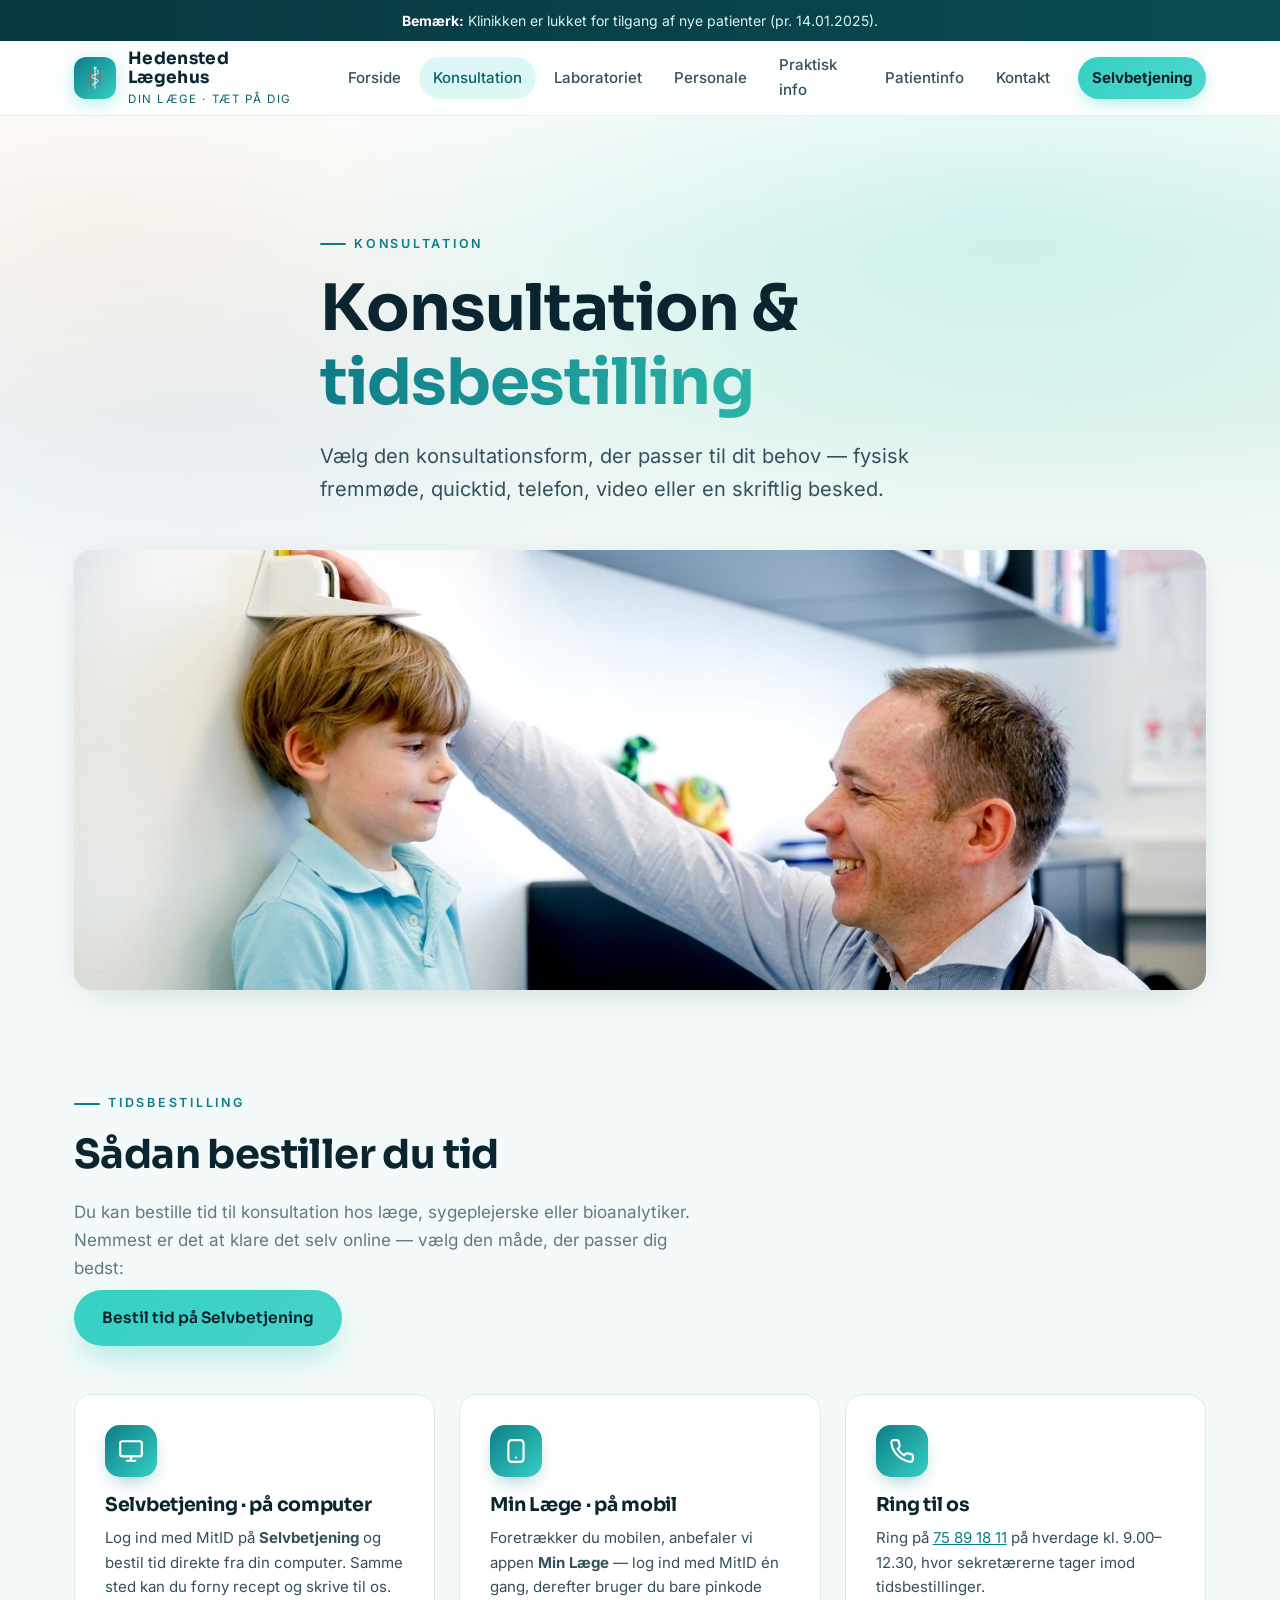
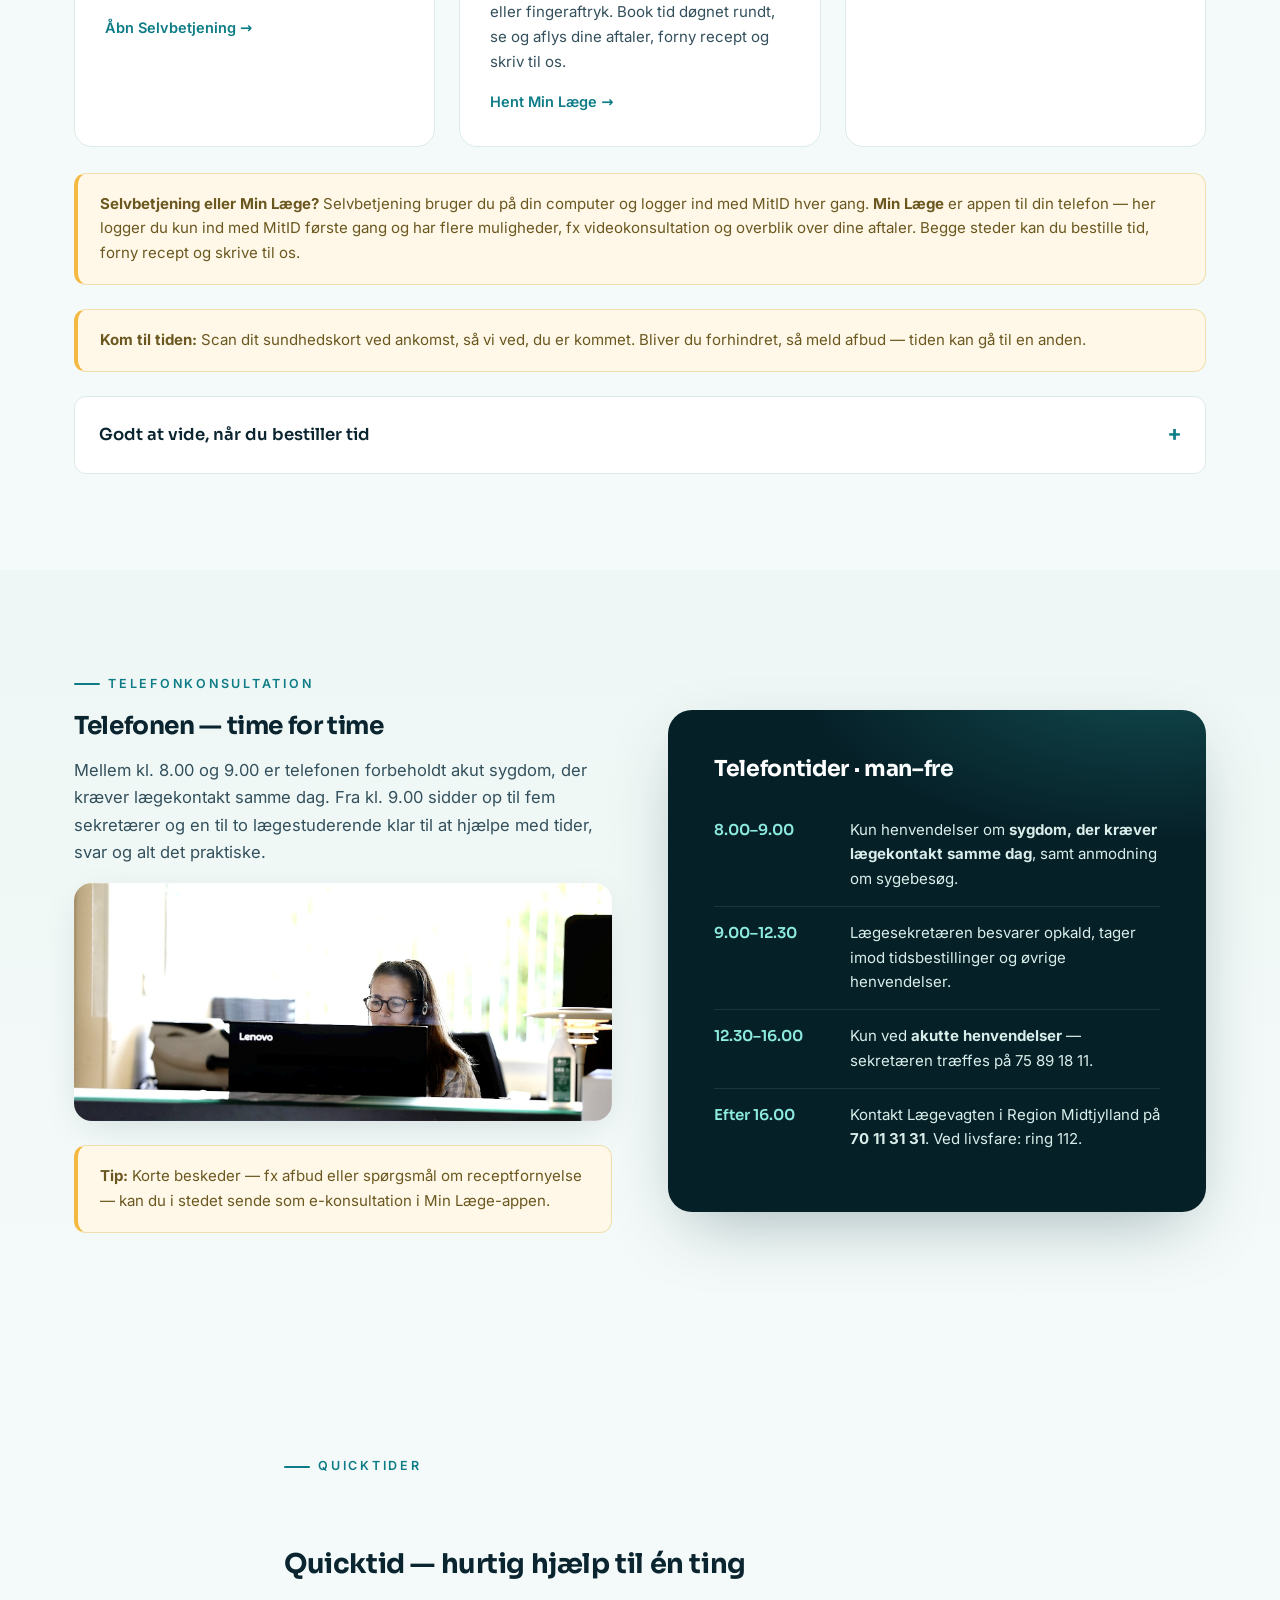
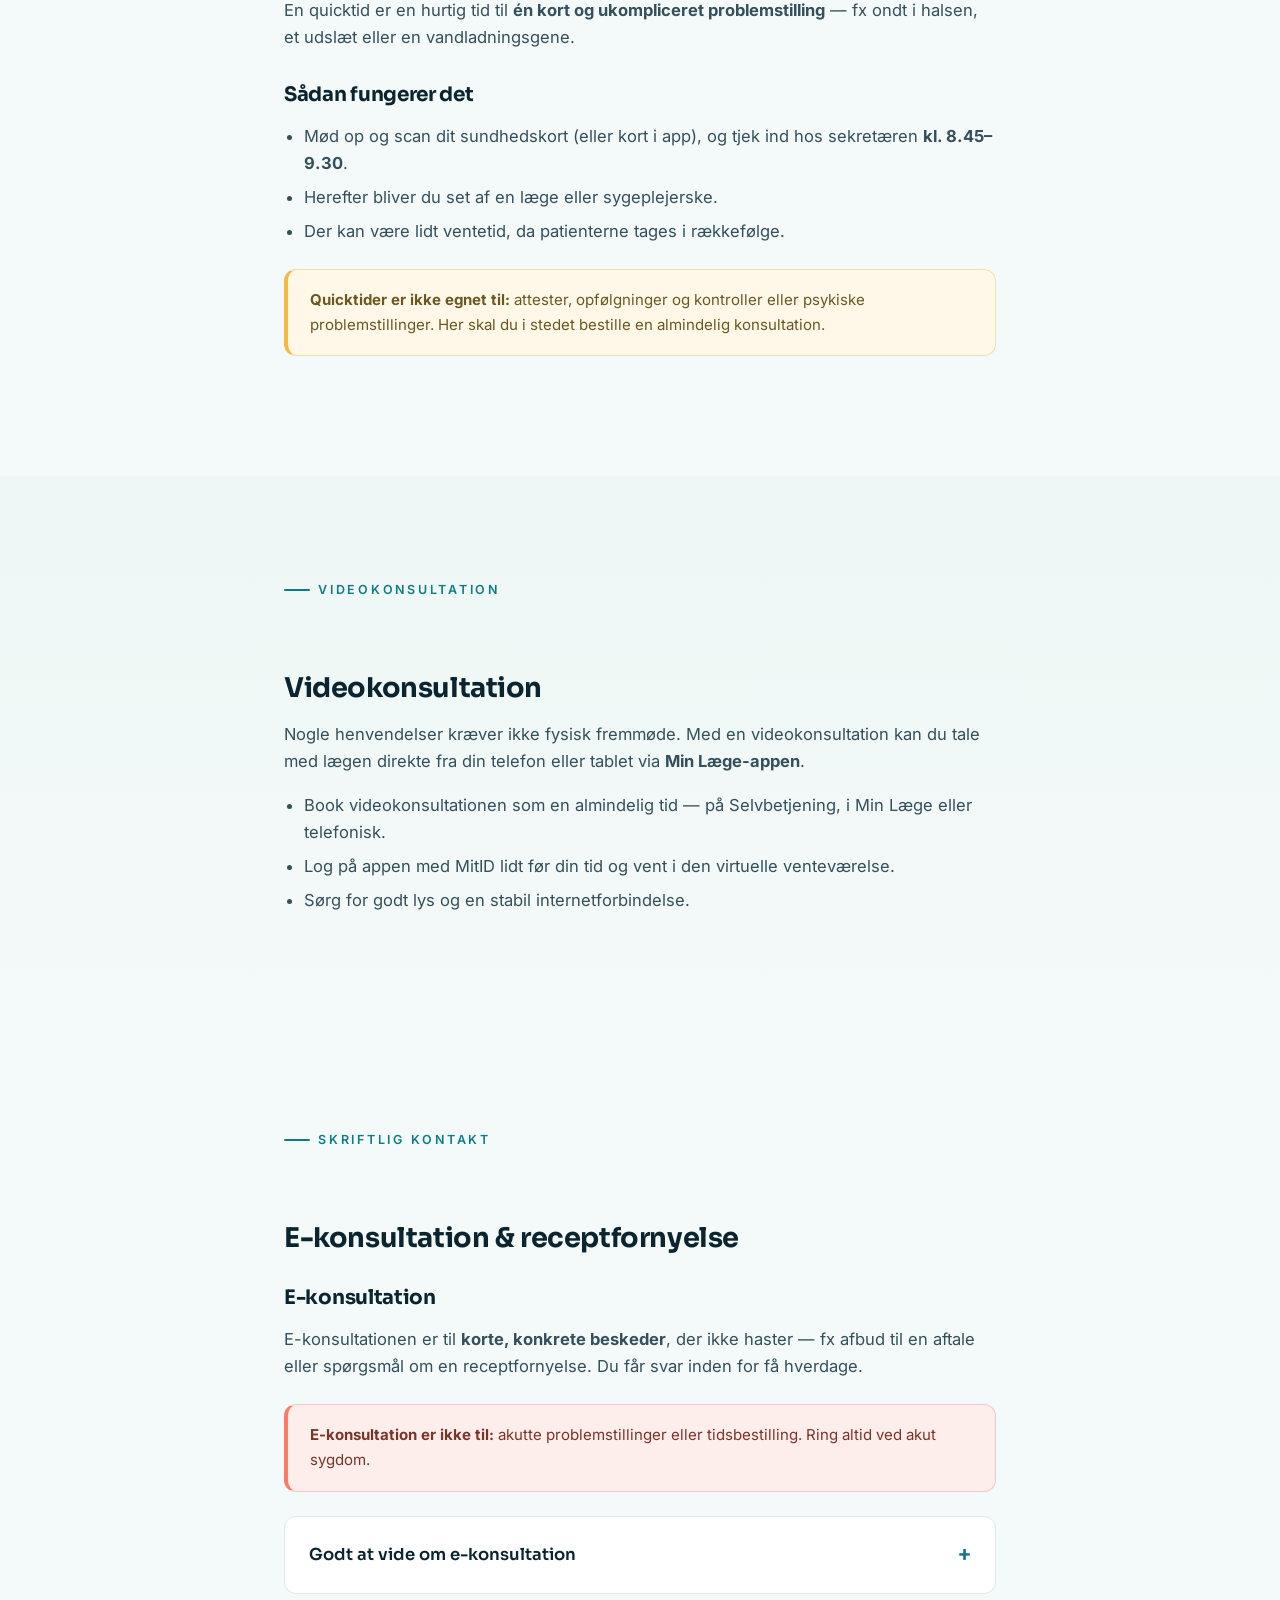
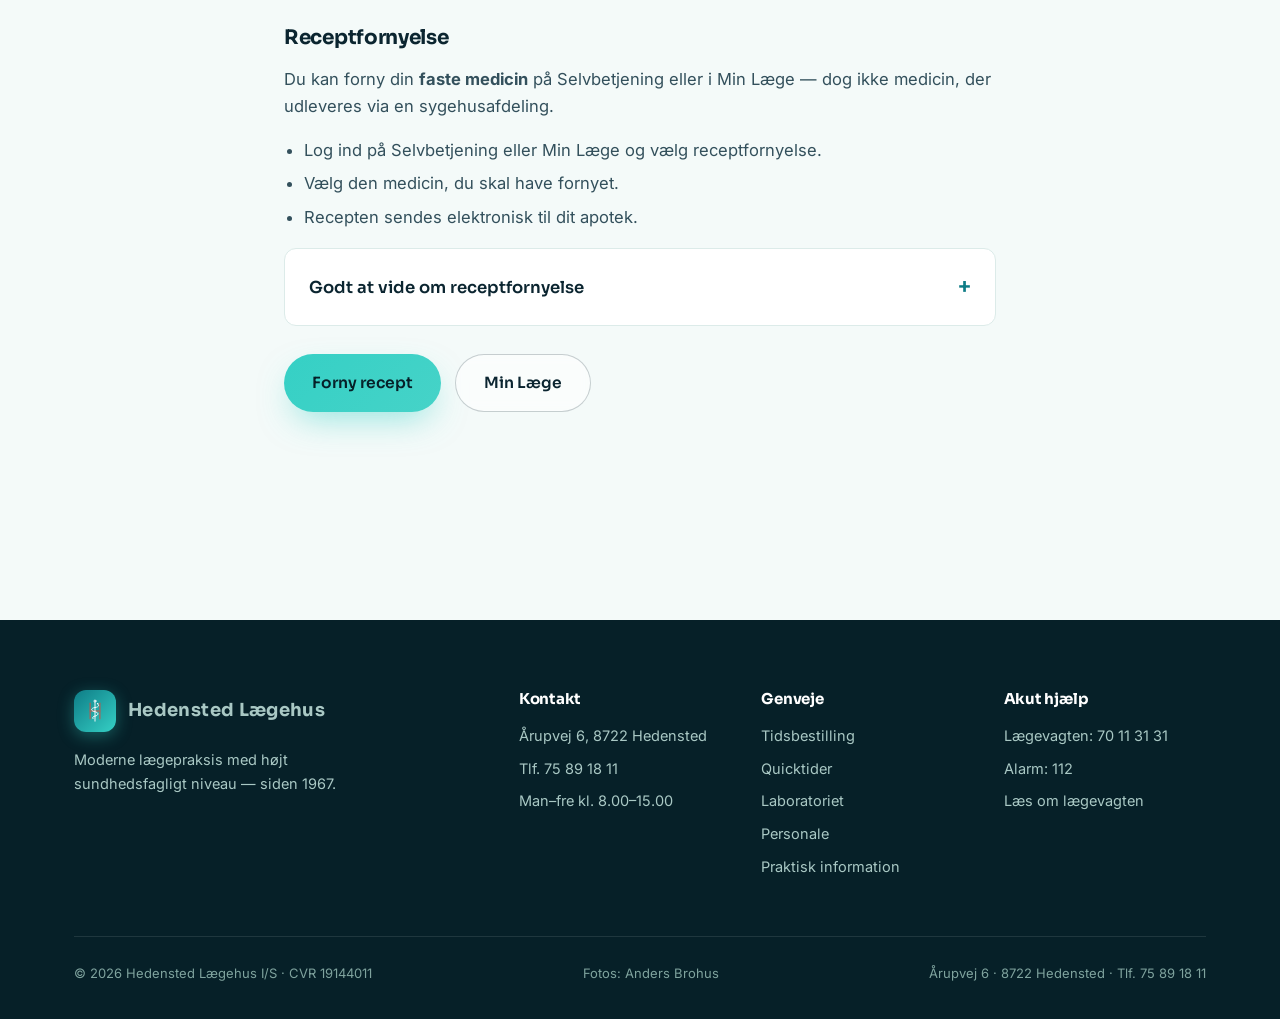
==== konsultation.html @ 49f2733b "Logo: rødligt H-vandmærke bag æskulapstaven Staven er uændret (slank hvid streg); bag den ligger nu " ====
<!DOCTYPE html>
<html lang="da">
<head>
  <meta charset="utf-8">
  <meta name="viewport" content="width=device-width, initial-scale=1">
  <title>Konsultation & tidsbestilling — Hedensted Lægehus</title>
  <meta name="description" content="Bestil tid hos læge, sygeplejerske eller bioanalytiker i Hedensted Lægehus. Læs om quicktider, telefon-, video- og e-konsultation.">
  <link rel="icon" type="image/svg+xml" href="assets/favicon.svg">
  <link rel="stylesheet" href="css/fonts.css">
  <link rel="stylesheet" href="css/style.css">
</head>
<body>
  <a class="skip-link" href="#main">Spring til indhold</a>

  <div class="alert-bar" data-ticker>
    <strong>Bemærk:</strong> Klinikken er lukket for tilgang af nye patienter (pr. 14.01.2025).
  </div>

  <header class="site-header">
    <div class="wrap header-inner">
      <a class="brand" href="index.html">
        <span class="brand-mark" aria-hidden="true">
          <svg viewBox="0 0 40 52" fill="none" stroke-linecap="round" stroke-linejoin="round"><g stroke="#d24d3e" stroke-width="3.2" opacity="0.65"><path d="M9.5 9 V43"/><path d="M30.5 9 V43"/><path d="M9.5 26 H30.5"/></g><g stroke="#fff" stroke-width="2" transform="translate(8,0)"><circle cx="12" cy="4.5" r="2.2"/><path d="M12 6.7 V48"/><path d="M17.5 10.5 C22 13 20.5 17.5 12 18.5 C4.5 19.4 3 23.5 7 26 C10 27.8 16.5 27.5 18 31 C19.3 34.2 15.5 36.5 12 37 C8.5 37.5 5.5 39.5 7.5 42.5"/><circle cx="17.5" cy="10" r="0.4"/></g></svg>
        </span>
        <span class="brand-text">
          <span class="name">Hedensted Lægehus</span>
          <span class="tag">Din læge · tæt på dig</span>
        </span>
      </a>
      <button class="nav-toggle" aria-expanded="false" aria-label="Åbn menu">
        <svg viewBox="0 0 24 24" fill="none" stroke="currentColor" stroke-width="2" stroke-linecap="round"><path d="M4 7h16M4 12h16M4 17h16"/></svg>
      </button>
      <nav class="main-nav" aria-label="Hovedmenu">
        <a href="index.html">Forside</a>
        <a href="konsultation.html">Konsultation</a>
        <a href="laboratoriet.html">Laboratoriet</a>
        <a href="personale.html">Personale</a>
        <a href="praktisk.html">Praktisk info</a>
        <a href="patientinformation.html">Patientinfo</a>
        <a href="kontakt.html">Kontakt</a>
        <a class="nav-cta" href="https://patientportal.egclinea.com/?id=671" target="_blank" rel="noopener" data-link="selvbetjening">Selvbetjening</a>
      </nav>
    </div>
  </header>

  <main id="main">

    <section class="hero hero-sub">
      <div class="wrap">
        <div class="hero-content">
          <span class="eyebrow">Konsultation</span>
          <h1>Konsultation &amp; <span class="accent">tidsbestilling</span></h1>
          <p class="lede" data-tekst="konsultation_hero_lede">Vælg den konsultationsform, der passer til dit behov — fysisk fremmøde, quicktid, telefon, video eller en skriftlig besked.</p>
        </div>
      </div>
    </section>

    <div class="wrap photo-pull">
      <img class="photo-card photo-band reveal" src="assets/fotos/konsultation.jpg" alt="Læge måler et barns højde i konsultationen" width="1419" height="752" loading="lazy">
    </div>

    <section class="section" id="tidsbestilling">
      <div class="wrap">
        <div class="section-head reveal">
          <span class="eyebrow">Tidsbestilling</span>
          <h2>Sådan bestiller du tid</h2>
          <p>Du kan bestille tid til konsultation hos læge, sygeplejerske eller bioanalytiker. Nemmest er det at klare det selv online — vælg den måde, der passer dig bedst:</p>
          <p style="margin-top:8px"><a class="btn btn-primary" href="https://patientportal.egclinea.com/?id=671" target="_blank" rel="noopener" data-link="selvbetjening">Bestil tid på Selvbetjening</a></p>
        </div>
        <div class="card-grid">
          <div class="card reveal">
            <span class="ico" aria-hidden="true"><svg viewBox="0 0 24 24" fill="none" stroke="currentColor" stroke-width="2" stroke-linecap="round" stroke-linejoin="round"><rect x="2" y="3" width="20" height="14" rx="2"/><path d="M8 21h8M12 17v4"/></svg></span>
            <h3>Selvbetjening · på computer</h3>
            <p>Log ind med MitID på <strong>Selvbetjening</strong> og bestil tid direkte fra din computer. Samme sted kan du forny recept og skrive til os.</p>
            <a class="more" href="https://patientportal.egclinea.com/?id=671" target="_blank" rel="noopener" data-link="selvbetjening">Åbn Selvbetjening</a>
          </div>
          <div class="card reveal reveal-d1">
            <span class="ico" aria-hidden="true"><svg viewBox="0 0 24 24" fill="none" stroke="currentColor" stroke-width="2" stroke-linecap="round" stroke-linejoin="round"><rect x="5" y="2" width="14" height="20" rx="3"/><path d="M12 18h.01"/></svg></span>
            <h3>Min Læge · på mobil</h3>
            <p>Foretrækker du mobilen, anbefaler vi appen <strong>Min Læge</strong> — log ind med MitID én gang, derefter bruger du bare pinkode eller fingeraftryk. Book tid døgnet rundt, se og aflys dine aftaler, forny recept og skriv til os.</p>
            <a class="more" href="https://minlaegeapp.dk" target="_blank" rel="noopener" data-link="minlaege">Hent Min Læge</a>
          </div>
          <div class="card reveal reveal-d2">
            <span class="ico" aria-hidden="true"><svg viewBox="0 0 24 24" fill="none" stroke="currentColor" stroke-width="2" stroke-linecap="round" stroke-linejoin="round"><path d="M22 16.9v3a2 2 0 0 1-2.2 2 19.8 19.8 0 0 1-8.6-3.1 19.5 19.5 0 0 1-6-6A19.8 19.8 0 0 1 2.1 4.2 2 2 0 0 1 4.1 2h3a2 2 0 0 1 2 1.7c.1 1 .4 2 .7 2.9a2 2 0 0 1-.5 2.1L8 10a16 16 0 0 0 6 6l1.3-1.3a2 2 0 0 1 2.1-.5c.9.3 1.9.6 2.9.7a2 2 0 0 1 1.7 2z"/></svg></span>
            <h3>Ring til os</h3>
            <p>Ring på <a href="tel:75891811">75 89 18 11</a> på hverdage kl. 9.00–12.30, hvor sekretærerne tager imod tidsbestillinger.</p>
          </div>
        </div>
        <div class="note-box" style="margin-top:26px">
          <strong>Selvbetjening eller Min Læge?</strong> Selvbetjening bruger du på din computer og logger ind med MitID hver gang. <strong>Min Læge</strong> er appen til din telefon — her logger du kun ind med MitID første gang og har flere muligheder, fx videokonsultation og overblik over dine aftaler. Begge steder kan du bestille tid, forny recept og skrive til os.
        </div>
        <div class="note-box" style="margin-top:16px">
          <strong>Kom til tiden:</strong> Scan dit sundhedskort ved ankomst, så vi ved, du er kommet. Bliver du forhindret, så meld afbud — tiden kan gå til en anden.
        </div>
        <div class="accordion" style="margin-top:16px">
          <details>
            <summary>Godt at vide, når du bestiller tid</summary>
            <div class="acc-body">
              <ul style="margin:0;padding-left:20px">
                <li>Beskriv kort, hvad det drejer sig om, når du bestiller.</li>
                <li>Brug ikke dit eget cpr-nr. til at bestille tid til dine børn — kontakt sekretæren for at oprette børnene til e-service.</li>
                <li>De fleste årskontroller ved egen læge skal forudgås af en tid hos sygeplejersken — book den gerne mindst 1 uge før lægetiden.</li>
                <li>Kørekortsattest: mød 10 minutter før din tid, så du kan nå at udfylde spørgeskema og betale.</li>
                <li>Bestil <strong>ikke</strong> lægeerklæringer, attester eller akutte konsultationer via tidsbestillingen — ring i stedet i telefontiden på <a href="tel:75891811">75 89 18 11</a>.</li>
              </ul>
            </div>
          </details>
        </div>
      </div>
    </section>

    <section class="section tint" id="telefon">
      <div class="wrap split">
        <div class="reveal">
          <span class="eyebrow" style="color:var(--teal)">Telefonkonsultation</span>
          <h2>Telefonen — time for time</h2>
          <p style="color:var(--ink-soft)">Mellem kl. 8.00 og 9.00 er telefonen forbeholdt akut sygdom, der kræver lægekontakt samme dag. Fra kl. 9.00 sidder op til fem sekretærer og en til to lægestuderende klar til at hjælpe med tider, svar og alt det praktiske.</p>
          <img class="photo-card reveal" src="assets/fotos/telefontid.jpg" alt="Lægesekretær med headset besvarer opkald bag skranken" width="1600" height="709" loading="lazy" style="margin-bottom:22px">
          <div class="note-box">
            <strong>Tip:</strong> Korte beskeder — fx afbud eller spørgsmål om receptfornyelse — kan du i stedet sende som e-konsultation i Min Læge-appen.
          </div>
        </div>
        <div class="hours-panel reveal reveal-d1">
          <h3>Telefontider · man–fre</h3>
          <ul class="hours-list" data-telefontider>
            <li><span class="time">8.00–9.00</span><span>Kun sygdom, der kræver lægekontakt samme dag, og anmodning om sygebesøg.</span></li>
            <li><span class="time">9.00–12.30</span><span>Tidsbestilling, prøvesvar og øvrige henvendelser.</span></li>
            <li><span class="time">12.30–16.00</span><span>Kun akutte henvendelser — på 75 89 18 11.</span></li>
            <li><span class="time">Efter 16.00</span><span>Lægevagten: 70 11 31 31 · Livsfare: 112</span></li>
          </ul>
        </div>
      </div>
    </section>

    <section class="section" id="quicktider">
      <div class="wrap prose">
        <span class="eyebrow" style="color:var(--teal)">Quicktider</span>
        <h2>Quicktid — hurtig hjælp til én ting</h2>
        <p>En quicktid er en hurtig tid til <strong>én kort og ukompliceret problemstilling</strong> — fx ondt i halsen, et udslæt eller en vandladningsgene.</p>
        <h3>Sådan fungerer det</h3>
        <ul>
          <li>Mød op og scan dit sundhedskort (eller kort i app), og tjek ind hos sekretæren <strong>kl. 8.45–9.30</strong>.</li>
          <li>Herefter bliver du set af en læge eller sygeplejerske.</li>
          <li>Der kan være lidt ventetid, da patienterne tages i rækkefølge.</li>
        </ul>
        <div class="note-box">
          <strong>Quicktider er ikke egnet til:</strong> attester, opfølgninger og kontroller eller psykiske problemstillinger. Her skal du i stedet bestille en almindelig konsultation.
        </div>
      </div>
    </section>

    <section class="section tint" id="video">
      <div class="wrap prose">
        <span class="eyebrow" style="color:var(--teal)">Videokonsultation</span>
        <h2>Videokonsultation</h2>
        <p>Nogle henvendelser kræver ikke fysisk fremmøde. Med en videokonsultation kan du tale med lægen direkte fra din telefon eller tablet via <strong>Min Læge-appen</strong>.</p>
        <ul>
          <li>Book videokonsultationen som en almindelig tid — på Selvbetjening, i Min Læge eller telefonisk.</li>
          <li>Log på appen med MitID lidt før din tid og vent i den virtuelle venteværelse.</li>
          <li>Sørg for godt lys og en stabil internetforbindelse.</li>
        </ul>
      </div>
    </section>

    <section class="section" id="ekonsultation">
      <div class="wrap prose">
        <span class="eyebrow" style="color:var(--teal)">Skriftlig kontakt</span>
        <h2>E-konsultation &amp; receptfornyelse</h2>
        <h3>E-konsultation</h3>
        <p>E-konsultationen er til <strong>korte, konkrete beskeder</strong>, der ikke haster — fx afbud til en aftale eller spørgsmål om en receptfornyelse. Du får svar inden for få hverdage.</p>
        <div class="note-box urgent">
          <strong>E-konsultation er ikke til:</strong> akutte problemstillinger eller tidsbestilling. Ring altid ved akut sygdom.
        </div>
        <div class="accordion" style="margin-top:16px">
          <details>
            <summary>Godt at vide om e-konsultation</summary>
            <div class="acc-body">
              <ul style="margin:0;padding-left:20px">
                <li>Egnet til korte, præcise spørgsmål, der ikke kræver længere udredning — fx svar på prøver eller undersøgelser. Har du brug for et mere uddybende svar, så bestil en fast tid.</li>
                <li>Må ikke bruges til akutte henvendelser — der kan være nogle dages svartid. Medicin- og tidsbestilling har egne moduler.</li>
                <li>Er din læge på kursus eller ferie, lukkes der for e-konsultationen; den åbnes igen, når lægen er tilbage.</li>
              </ul>
            </div>
          </details>
        </div>
        <h3>Receptfornyelse</h3>
        <p>Du kan forny din <strong>faste medicin</strong> på Selvbetjening eller i Min Læge — dog ikke medicin, der udleveres via en sygehusafdeling.</p>
        <ul>
          <li>Log ind på Selvbetjening eller Min Læge og vælg receptfornyelse.</li>
          <li>Vælg den medicin, du skal have fornyet.</li>
          <li>Recepten sendes elektronisk til dit apotek.</li>
        </ul>
        <div class="accordion" style="margin-top:16px">
          <details>
            <summary>Godt at vide om receptfornyelse</summary>
            <div class="acc-body">
              <ul style="margin:0;padding-left:20px">
                <li>Der kan være et par dages ekspeditionstid — bestil i god tid, men ikke for tidligt, da anmodninger kan blive afvist. Hold øje med, at du får en bekræftelse.</li>
                <li>Er dine faste ordinationer ikke tilgængelige, så kontakt sekretæren.</li>
                <li>Vanedannende medicin skal fornyes ved fremmøde — husk årlig kontrol ved din faste læge.</li>
                <li>Er medicinen ordineret på en sygehusafdeling, skal du kontakte afdelingen.</li>
              </ul>
            </div>
          </details>
        </div>
        <p style="margin-top:28px;display:flex;flex-wrap:wrap;gap:14px">
          <a class="btn btn-primary" href="https://patientportal.egclinea.com/?id=671" target="_blank" rel="noopener" data-link="selvbetjening">Forny recept</a>
          <a class="btn btn-ghost" href="https://minlaegeapp.dk" target="_blank" rel="noopener" data-link="minlaege">Min Læge</a>
        </p>
      </div>
    </section>

  </main>

  <footer class="site-footer">
    <div class="wrap">
      <div class="footer-grid">
        <div class="footer-brand">
          <a class="brand" href="index.html">
            <span class="brand-mark" aria-hidden="true">
              <svg viewBox="0 0 40 52" fill="none" stroke-linecap="round" stroke-linejoin="round"><g stroke="#d24d3e" stroke-width="3.2" opacity="0.65"><path d="M9.5 9 V43"/><path d="M30.5 9 V43"/><path d="M9.5 26 H30.5"/></g><g stroke="#fff" stroke-width="2" transform="translate(8,0)"><circle cx="12" cy="4.5" r="2.2"/><path d="M12 6.7 V48"/><path d="M17.5 10.5 C22 13 20.5 17.5 12 18.5 C4.5 19.4 3 23.5 7 26 C10 27.8 16.5 27.5 18 31 C19.3 34.2 15.5 36.5 12 37 C8.5 37.5 5.5 39.5 7.5 42.5"/><circle cx="17.5" cy="10" r="0.4"/></g></svg>
            </span>
            <span class="brand-text"><span class="name">Hedensted Lægehus</span></span>
          </a>
          <p>Moderne lægepraksis med højt sundhedsfagligt niveau — siden 1967.</p>
        </div>
        <div>
          <h4>Kontakt</h4>
          <ul>
            <li><span data-kontakt="adresse">Årupvej 6</span>, <span data-kontakt="postnr_by">8722 Hedensted</span></li>
            <li>Tlf. <a href="tel:75891811" data-kontakt="telefon">75 89 18 11</a></li>
            <li data-aabning>Man–fre kl. 8.00–15.00</li>
          </ul>
        </div>
        <div>
          <h4>Genveje</h4>
          <ul>
            <li><a href="konsultation.html#tidsbestilling">Tidsbestilling</a></li>
            <li><a href="konsultation.html#quicktider">Quicktider</a></li>
            <li><a href="laboratoriet.html">Laboratoriet</a></li>
            <li><a href="personale.html">Personale</a></li>
            <li><a href="praktisk.html">Praktisk information</a></li>
          </ul>
        </div>
        <div>
          <h4>Akut hjælp</h4>
          <ul>
            <li>Lægevagten: <a href="tel:70113131" data-kontakt="laegevagt">70 11 31 31</a></li>
            <li><a href="tel:112">Alarm: 112</a></li>
            <li><a href="praktisk.html#laegevagten">Læs om lægevagten</a></li>
          </ul>
        </div>
      </div>
      <div class="footer-bottom">
        <span>© 2026 Hedensted Lægehus I/S · CVR <span data-kontakt="cvr">19144011</span></span>
        <span>Fotos: Anders Brohus</span>
        <span><span data-kontakt="adresse">Årupvej 6</span> · <span data-kontakt="postnr_by">8722 Hedensted</span> · Tlf. <span data-kontakt="telefon">75 89 18 11</span></span>
      </div>
    </div>
  </footer>

  <script src="js/data.js" defer></script>
  <script src="js/main.js" defer></script>
</body>
</html>
---- css/fonts.css ----
/* Lokale skrifttyper (Inter + Sora) — vendored fra Google Fonts,
   så hjemmesiden er 100% selvforsynende og ikke afhænger af Google.
   Kun latin + latin-ext subsets (dækker dansk æøå). */

@font-face {
  font-family: 'Inter';
  font-style: normal;
  font-weight: 400;
  font-display: swap;
  src: url(../assets/fonts/inter-400-latin-ext.woff2) format('woff2');
  unicode-range: U+0100-02BA, U+02BD-02C5, U+02C7-02CC, U+02CE-02D7, U+02DD-02FF, U+0304, U+0308, U+0329, U+1D00-1DBF, U+1E00-1E9F, U+1EF2-1EFF, U+2020, U+20A0-20AB, U+20AD-20C0, U+2113, U+2C60-2C7F, U+A720-A7FF;
}

@font-face {
  font-family: 'Inter';
  font-style: normal;
  font-weight: 400;
  font-display: swap;
  src: url(../assets/fonts/inter-400-latin.woff2) format('woff2');
  unicode-range: U+0000-00FF, U+0131, U+0152-0153, U+02BB-02BC, U+02C6, U+02DA, U+02DC, U+0304, U+0308, U+0329, U+2000-206F, U+20AC, U+2122, U+2191, U+2193, U+2212, U+2215, U+FEFF, U+FFFD;
}

@font-face {
  font-family: 'Inter';
  font-style: normal;
  font-weight: 500;
  font-display: swap;
  src: url(../assets/fonts/inter-500-latin-ext.woff2) format('woff2');
  unicode-range: U+0100-02BA, U+02BD-02C5, U+02C7-02CC, U+02CE-02D7, U+02DD-02FF, U+0304, U+0308, U+0329, U+1D00-1DBF, U+1E00-1E9F, U+1EF2-1EFF, U+2020, U+20A0-20AB, U+20AD-20C0, U+2113, U+2C60-2C7F, U+A720-A7FF;
}

@font-face {
  font-family: 'Inter';
  font-style: normal;
  font-weight: 500;
  font-display: swap;
  src: url(../assets/fonts/inter-500-latin.woff2) format('woff2');
  unicode-range: U+0000-00FF, U+0131, U+0152-0153, U+02BB-02BC, U+02C6, U+02DA, U+02DC, U+0304, U+0308, U+0329, U+2000-206F, U+20AC, U+2122, U+2191, U+2193, U+2212, U+2215, U+FEFF, U+FFFD;
}

@font-face {
  font-family: 'Inter';
  font-style: normal;
  font-weight: 600;
  font-display: swap;
  src: url(../assets/fonts/inter-600-latin-ext.woff2) format('woff2');
  unicode-range: U+0100-02BA, U+02BD-02C5, U+02C7-02CC, U+02CE-02D7, U+02DD-02FF, U+0304, U+0308, U+0329, U+1D00-1DBF, U+1E00-1E9F, U+1EF2-1EFF, U+2020, U+20A0-20AB, U+20AD-20C0, U+2113, U+2C60-2C7F, U+A720-A7FF;
}

@font-face {
  font-family: 'Inter';
  font-style: normal;
  font-weight: 600;
  font-display: swap;
  src: url(../assets/fonts/inter-600-latin.woff2) format('woff2');
  unicode-range: U+0000-00FF, U+0131, U+0152-0153, U+02BB-02BC, U+02C6, U+02DA, U+02DC, U+0304, U+0308, U+0329, U+2000-206F, U+20AC, U+2122, U+2191, U+2193, U+2212, U+2215, U+FEFF, U+FFFD;
}

@font-face {
  font-family: 'Inter';
  font-style: normal;
  font-weight: 700;
  font-display: swap;
  src: url(../assets/fonts/inter-700-latin-ext.woff2) format('woff2');
  unicode-range: U+0100-02BA, U+02BD-02C5, U+02C7-02CC, U+02CE-02D7, U+02DD-02FF, U+0304, U+0308, U+0329, U+1D00-1DBF, U+1E00-1E9F, U+1EF2-1EFF, U+2020, U+20A0-20AB, U+20AD-20C0, U+2113, U+2C60-2C7F, U+A720-A7FF;
}

@font-face {
  font-family: 'Inter';
  font-style: normal;
  font-weight: 700;
  font-display: swap;
  src: url(../assets/fonts/inter-700-latin.woff2) format('woff2');
  unicode-range: U+0000-00FF, U+0131, U+0152-0153, U+02BB-02BC, U+02C6, U+02DA, U+02DC, U+0304, U+0308, U+0329, U+2000-206F, U+20AC, U+2122, U+2191, U+2193, U+2212, U+2215, U+FEFF, U+FFFD;
}

@font-face {
  font-family: 'Sora';
  font-style: normal;
  font-weight: 400;
  font-display: swap;
  src: url(../assets/fonts/sora-400-latin-ext.woff2) format('woff2');
  unicode-range: U+0100-02BA, U+02BD-02C5, U+02C7-02CC, U+02CE-02D7, U+02DD-02FF, U+0304, U+0308, U+0329, U+1D00-1DBF, U+1E00-1E9F, U+1EF2-1EFF, U+2020, U+20A0-20AB, U+20AD-20C0, U+2113, U+2C60-2C7F, U+A720-A7FF;
}

@font-face {
  font-family: 'Sora';
  font-style: normal;
  font-weight: 400;
  font-display: swap;
  src: url(../assets/fonts/sora-400-latin.woff2) format('woff2');
  unicode-range: U+0000-00FF, U+0131, U+0152-0153, U+02BB-02BC, U+02C6, U+02DA, U+02DC, U+0304, U+0308, U+0329, U+2000-206F, U+20AC, U+2122, U+2191, U+2193, U+2212, U+2215, U+FEFF, U+FFFD;
}

@font-face {
  font-family: 'Sora';
  font-style: normal;
  font-weight: 600;
  font-display: swap;
  src: url(../assets/fonts/sora-600-latin-ext.woff2) format('woff2');
  unicode-range: U+0100-02BA, U+02BD-02C5, U+02C7-02CC, U+02CE-02D7, U+02DD-02FF, U+0304, U+0308, U+0329, U+1D00-1DBF, U+1E00-1E9F, U+1EF2-1EFF, U+2020, U+20A0-20AB, U+20AD-20C0, U+2113, U+2C60-2C7F, U+A720-A7FF;
}

@font-face {
  font-family: 'Sora';
  font-style: normal;
  font-weight: 600;
  font-display: swap;
  src: url(../assets/fonts/sora-600-latin.woff2) format('woff2');
  unicode-range: U+0000-00FF, U+0131, U+0152-0153, U+02BB-02BC, U+02C6, U+02DA, U+02DC, U+0304, U+0308, U+0329, U+2000-206F, U+20AC, U+2122, U+2191, U+2193, U+2212, U+2215, U+FEFF, U+FFFD;
}

@font-face {
  font-family: 'Sora';
  font-style: normal;
  font-weight: 700;
  font-display: swap;
  src: url(../assets/fonts/sora-700-latin-ext.woff2) format('woff2');
  unicode-range: U+0100-02BA, U+02BD-02C5, U+02C7-02CC, U+02CE-02D7, U+02DD-02FF, U+0304, U+0308, U+0329, U+1D00-1DBF, U+1E00-1E9F, U+1EF2-1EFF, U+2020, U+20A0-20AB, U+20AD-20C0, U+2113, U+2C60-2C7F, U+A720-A7FF;
}

@font-face {
  font-family: 'Sora';
  font-style: normal;
  font-weight: 700;
  font-display: swap;
  src: url(../assets/fonts/sora-700-latin.woff2) format('woff2');
  unicode-range: U+0000-00FF, U+0131, U+0152-0153, U+02BB-02BC, U+02C6, U+02DA, U+02DC, U+0304, U+0308, U+0329, U+2000-206F, U+20AC, U+2122, U+2191, U+2193, U+2212, U+2215, U+FEFF, U+FFFD;
}
---- css/style.css ----
/* ============================================================
   HEDENSTED LÆGEHUS — Design system
   Moderne, roligt og sundhedsfagligt udtryk.
   ============================================================ */

:root {
  /* Farver */
  --ink: #0b2530;
  --ink-soft: #33505c;
  --ink-muted: #5f7a85;
  --sea-deep: #062028;
  --sea: #0d3b47;
  --teal: #0e7c86;
  --teal-dark: #0a616a;
  --mint: #35d0c5;
  --mint-soft: #8ceade;
  --paper: #f4faf9;
  --card: #ffffff;
  --line: #dcebe9;
  --amber: #f4b942;
  --coral: #ff7a66;

  /* Typografi */
  --font-head: "Sora", "Avenir Next", "Segoe UI", system-ui, sans-serif;
  --font-body: "Inter", "Segoe UI", system-ui, -apple-system, sans-serif;

  /* Geometri */
  --radius: 18px;
  --radius-sm: 12px;
  --shadow: 0 10px 40px -12px rgba(6, 45, 55, 0.18);
  --shadow-lg: 0 24px 70px -20px rgba(6, 45, 55, 0.35);
  --wrap: 1180px;
}

*, *::before, *::after { box-sizing: border-box; }

/* Ingen global scroll-behavior: smooth — den ville også animere browserens
   automatiske spring til #anker ved sideindlæsning ("glidetur fra toppen").
   Bløde spring ved klik på samme side håndteres i js/main.js. */
@media (prefers-reduced-motion: reduce) {
  *, *::before, *::after { animation-duration: 0.01ms !important; transition-duration: 0.01ms !important; }
}

body {
  margin: 0;
  font-family: var(--font-body);
  font-size: 16.5px;
  line-height: 1.65;
  color: var(--ink);
  background: var(--paper);
  -webkit-font-smoothing: antialiased;
}

img { max-width: 100%; display: block; }
a { color: var(--teal); }

h1, h2, h3, h4 {
  font-family: var(--font-head);
  line-height: 1.15;
  color: var(--ink);
  margin: 0 0 0.5em;
  letter-spacing: -0.015em;
}
/* Lange danske sammensatte ord (fx "Konsultationssygeplejersker") må
   ikke stikke ud af smalle skærme: automatisk orddeling, med hårdt
   ordbrud som fallback hvor browseren ikke kan dele på dansk */
@media (max-width: 640px) {
  h1, h2, h3 {
    -webkit-hyphens: auto;
    hyphens: auto;
    overflow-wrap: break-word;
  }
}

.wrap { max-width: var(--wrap); margin: 0 auto; padding: 0 24px; }

/* ---------- Skip link ---------- */
.skip-link {
  position: absolute; left: -999px; top: 8px; z-index: 200;
  background: var(--ink); color: #fff; padding: 10px 18px; border-radius: 8px;
}
.skip-link:focus { left: 8px; }

/* ---------- Alert-banner ---------- */
.alert-bar {
  background: linear-gradient(90deg, #073741, #0a4b52);
  color: #d8f5ef;
  font-size: 14px;
  text-align: center;
  padding: 9px 18px;
  overflow: hidden;
}
.alert-bar strong { color: #fff; }
.alert-bar a { color: #8ceade; }

/* Nyhedsstream: beskederne glider blødt ind og ud */
.ticker-item {
  display: inline-block;
  animation: tickerIn 0.4s ease;
  transition: opacity 0.35s ease, transform 0.35s ease;
}
.ticker-item.out { opacity: 0; transform: translateY(-9px); }
@keyframes tickerIn {
  from { opacity: 0; transform: translateY(9px); }
}

/* Anker-links (#sektion) lander under den faste header i stedet for skjult bag den */
html {
  scroll-padding-top: 84px;
  /* Stop mobil-browseres automatiske opskalering af tekst — den fik
     bl.a. header-brandet til at vokse og ombryde på iPhone */
  -webkit-text-size-adjust: 100%;
  text-size-adjust: 100%;
}

/* ---------- Header ---------- */
.site-header {
  position: sticky; top: 0; z-index: 100;
  backdrop-filter: blur(14px);
  -webkit-backdrop-filter: blur(14px);
  background: rgba(255, 255, 255, 0.78);
  border-bottom: 1px solid rgba(11, 37, 48, 0.08);
  transition: background 0.3s ease;
}
.header-inner {
  display: flex; align-items: center; justify-content: space-between;
  gap: 24px; min-height: 74px;
}
.brand {
  display: flex; align-items: center; gap: 12px;
  text-decoration: none; color: #fff;
}
.site-header .brand { color: var(--ink); }
.site-header .brand-text .tag { color: var(--teal-dark); }
.brand-mark {
  width: 42px; height: 42px; flex: none;
  display: grid; place-items: center;
  background: linear-gradient(135deg, var(--teal), var(--mint));
  border-radius: 12px;
  box-shadow: 0 4px 16px rgba(53, 208, 197, 0.35);
}
.brand-mark svg { width: 24px; height: 24px; }
.brand-text { line-height: 1.1; }
.brand-text .name {
  font-family: var(--font-head); font-weight: 700; font-size: 17px;
  letter-spacing: 0.02em; display: block;
}
.brand-text .tag { font-size: 11.5px; color: var(--mint-soft); letter-spacing: 0.14em; text-transform: uppercase; }

.main-nav { display: flex; align-items: center; gap: 4px; }
.main-nav a {
  color: var(--ink-soft); text-decoration: none; font-size: 15px; font-weight: 500;
  padding: 9px 14px; border-radius: 999px;
  transition: background 0.2s, color 0.2s;
}
.main-nav a:hover { background: rgba(14, 124, 134, 0.08); color: var(--ink); }
.main-nav a[aria-current="page"] { background: rgba(53, 208, 197, 0.16); color: var(--teal-dark); }

.nav-cta {
  margin-left: 10px;
  background: linear-gradient(135deg, var(--mint), #4fd8ce);
  color: var(--sea-deep) !important;
  font-weight: 700 !important;
  box-shadow: 0 6px 18px -6px rgba(53, 208, 197, 0.6);
}
.nav-cta:hover { filter: brightness(1.06); background: linear-gradient(135deg, var(--mint), #4fd8ce) !important; }

.nav-toggle {
  display: none;
  background: none; border: 1px solid rgba(11,37,48,0.2); border-radius: 10px;
  width: 44px; height: 44px; cursor: pointer; color: var(--ink);
}
.nav-toggle svg { width: 22px; height: 22px; }

@media (max-width: 920px) {
  .nav-toggle { display: grid; place-items: center; }
  .main-nav {
    position: absolute; top: 100%; left: 0; right: 0;
    flex-direction: column; align-items: stretch; gap: 2px;
    background: rgba(255, 255, 255, 0.97);
    padding: 12px 20px 20px;
    border-bottom: 1px solid rgba(11, 37, 48, 0.1);
    display: none;
  }
  .main-nav.open { display: flex; }
  .main-nav a { padding: 13px 16px; border-radius: 12px; }
  .nav-cta { margin-left: 0; text-align: center; margin-top: 8px; }
}
/* Kompakt header på mobil: navnet på én linje, undertitlen væk,
   mindre mærke — brandet fyldte ellers tre linjer på smalle skærme */
@media (max-width: 640px) {
  .header-inner { min-height: 58px; gap: 12px; }
  .brand-mark { width: 34px; height: 34px; border-radius: 10px; }
  .brand-mark svg { width: 20px; height: 20px; }
  .brand-text .name { font-size: 16px; white-space: nowrap; }
  .brand-text .tag { display: none; }
}

/* ---------- Hero ---------- */
.hero {
  position: relative;
  min-height: 92vh;
  display: flex; align-items: center;
  color: var(--ink);
  overflow: hidden;
  background:
    radial-gradient(1100px 600px at 78% 18%, rgba(53, 208, 197, 0.2), transparent 60%),
    radial-gradient(800px 500px at 8% 20%, rgba(246, 220, 200, 0.35), transparent 55%),
    radial-gradient(900px 700px at 15% 90%, rgba(207, 196, 232, 0.28), transparent 55%),
    linear-gradient(168deg, #fbfdfd 0%, #eef8f4 46%, #e4f3ed 100%);
}
.hero.hero-sub { min-height: 44vh; align-items: flex-end; padding-bottom: 56px; }

/* Mørk, cinematisk hero-variant — resten af siden forbliver lys */
.hero.hero-deep {
  color: #fff;
  background:
    radial-gradient(1100px 600px at 78% 18%, rgba(210, 60, 50, 0.18), transparent 60%),
    radial-gradient(900px 700px at 12% 85%, rgba(53, 208, 197, 0.14), transparent 55%),
    linear-gradient(168deg, #051d24 0%, #072a33 46%, #0a323b 100%);
}
.hero.hero-deep::after {
  background: linear-gradient(180deg, rgba(4,26,33,0.3) 0%, transparent 28%, transparent 58%, rgba(244,250,249,1) 100%);
}
.hero.hero-deep h1 { color: #fff; }
.hero.hero-deep h1 .accent {
  background: linear-gradient(92deg, var(--mint), #9ff0e2);
  -webkit-background-clip: text; background-clip: text; color: transparent;
}
.hero.hero-deep p.lede { color: #c6dedd; }
.hero.hero-deep .eyebrow { color: var(--mint-soft); }
.hero.hero-deep .eyebrow::before { background: var(--mint); }
.hero.hero-deep .btn-ghost {
  background: rgba(255,255,255,0.08);
  color: #fff;
  border-color: rgba(255,255,255,0.28);
}
.hero.hero-deep .btn-ghost:hover { background: rgba(255,255,255,0.16); }
.hero.hero-deep .scroll-hint { color: rgba(255,255,255,0.55); }
.hero.hero-deep .scroll-hint::after { background: linear-gradient(180deg, var(--mint), transparent); }

/* Foto-hero: roligt stilbillede i stedet for 3D-animation.
   Mørkt venstre-skær sikrer tekstlæsbarhed oven på billedet. */
.hero.hero-photo {
  background:
    linear-gradient(90deg, rgba(4, 22, 28, 0.78) 0%, rgba(4, 22, 28, 0.35) 42%, rgba(4, 22, 28, 0) 68%),
    url("../assets/hero-stetoskop.jpg") 72% center / cover no-repeat,
    linear-gradient(168deg, #051d24 0%, #072a33 100%);
}
/* Løft teksten og hold manchetten smallere, så den ikke rammer
   den lyse stålklokke nederst til højre */
.hero.hero-photo .hero-content { padding: 60px 0 220px; max-width: 700px; }
.hero.hero-photo h1 { font-size: clamp(2.2rem, 4.6vw, 3.5rem); }
.hero.hero-photo p.lede { max-width: 46ch; }
@media (max-width: 760px) {
  /* Bred mobil/lille tablet: knapperne står på én række, og klokken
     står frit til højre for dem; slangen snor sig bag teksten */
  .hero.hero-photo {
    background:
      linear-gradient(180deg, rgba(5, 29, 36, 0.96) 0%, rgba(6, 35, 43, 0.9) 36%, rgba(6, 35, 43, 0.5) 50%, rgba(6, 35, 43, 0) 62%),
      linear-gradient(180deg, rgba(6, 32, 40, 0) calc(100% - 300px), rgba(6, 32, 40, 0.85) calc(100% - 235px), #062028 calc(100% - 218px)),
      url("../assets/hero-stetoskop.jpg") right -20px bottom 220px / min(160%, 660px) auto no-repeat,
      linear-gradient(168deg, #051d24 0%, #072a33 100%);
  }
  .hero.hero-photo .hero-content { padding: 80px 0 150px; }
  /* Scroll-pilen er overflødig på touch og kolliderede med hjælpeteksten */
  .hero .scroll-hint { display: none; }
}
@media (max-width: 640px) {
  /* Smal mobil: knapperne stables og skubbes ned, så stetoskopet står
     helt frit mellem brødteksten og knapperne; mørk toning øverst
     sikrer læsbarhed, og bund-faden skjuler fotoets nederste kant */
  .hero.hero-photo {
    background:
      linear-gradient(180deg, rgba(5, 29, 36, 0.96) 0%, rgba(6, 35, 43, 0.9) 30%, rgba(6, 35, 43, 0.5) 42%, rgba(6, 35, 43, 0) 52%),
      linear-gradient(180deg, rgba(6, 32, 40, 0) calc(100% - 448px), rgba(6, 32, 40, 0.85) calc(100% - 383px), #062028 calc(100% - 368px)),
      url("../assets/hero-stetoskop.jpg") right -20px bottom 370px / min(160%, 660px) auto no-repeat,
      linear-gradient(168deg, #051d24 0%, #072a33 100%);
  }
  /* Knapperne stables altid her, så klokken har et fast, frit felt */
  .hero.hero-photo .hero-actions { margin-top: 178px; flex-direction: column; align-items: flex-start; }
}
.hero.hero-sub.hero-lab { min-height: 62vh; }
.hero.hero-sub.hero-blod { min-height: 62vh; }

/* Foto-hero med lægehuset (kontaktsiden): lys venstre-tone
   holder den mørke tekst læsbar oven på bygningsfotoet */
.hero.hero-sub.hero-hus {
  min-height: 64vh;
  background:
    linear-gradient(90deg, rgba(251,253,253,0.96) 0%, rgba(250,253,253,0.86) 42%, rgba(249,252,252,0.38) 64%, rgba(249,252,252,0) 80%),
    url("../assets/fotos/laegehuset.jpg") left 55% / 165% auto no-repeat,
    linear-gradient(168deg, #fbfdfd 0%, #eef8f4 100%);
}
/* Dæmp det generelle hvide hero-slør, så fotoet står klarere;
   behold bundfaden, der leder over i sektionen nedenfor */
.hero.hero-sub.hero-hus::after {
  background: linear-gradient(180deg, rgba(255,255,255,0.12) 0%, transparent 26%, transparent 64%, rgba(244,250,249,0.97) 100%);
}
@media (max-width: 760px) {
  .hero.hero-sub.hero-hus {
    background:
      linear-gradient(90deg, rgba(251,253,253,0.94) 0%, rgba(250,253,253,0.8) 55%, rgba(249,252,252,0.42) 100%),
      url("../assets/fotos/laegehuset.jpg") 62% center / cover no-repeat,
      linear-gradient(168deg, #fbfdfd 0%, #eef8f4 100%);
  }
}

#hero-canvas {
  position: absolute; inset: 0; width: 100%; height: 100%;
  display: block; z-index: 1;
}
.hero::after {
  content: ""; position: absolute; inset: 0; z-index: 2; pointer-events: none;
  background: linear-gradient(180deg, rgba(255,255,255,0.4) 0%, transparent 28%, transparent 62%, rgba(244,250,249,0.95) 100%);
}
.hero-content { position: relative; z-index: 3; padding: 120px 0 140px; max-width: 640px; }
.hero.hero-sub .hero-content { padding: 110px 0 0; }

.eyebrow {
  display: inline-flex; align-items: center; gap: 8px;
  font-size: 12.5px; font-weight: 600; letter-spacing: 0.22em; text-transform: uppercase;
  color: var(--teal);
  margin-bottom: 18px;
}
.eyebrow::before { content: ""; width: 26px; height: 2px; background: var(--teal); border-radius: 2px; }

.hero h1 {
  color: var(--ink);
  font-size: clamp(2.4rem, 5.2vw, 4rem);
  font-weight: 700;
  margin-bottom: 20px;
}
.hero h1 .accent {
  background: linear-gradient(92deg, var(--teal), #2bb3a6);
  -webkit-background-clip: text; background-clip: text; color: transparent;
}
.hero p.lede { font-size: clamp(1.05rem, 1.6vw, 1.25rem); color: var(--ink-soft); max-width: 54ch; margin: 0 0 34px; }

.hero-actions { display: flex; flex-wrap: wrap; gap: 14px; }

.btn {
  display: inline-flex; align-items: center; gap: 10px;
  font-family: var(--font-head); font-weight: 600; font-size: 15.5px;
  padding: 15px 28px; border-radius: 999px;
  text-decoration: none; cursor: pointer; border: none;
  transition: transform 0.18s ease, box-shadow 0.18s ease, filter 0.18s;
}
.btn:hover { transform: translateY(-2px); }
.btn svg { width: 18px; height: 18px; flex: none; }
.btn-primary {
  background: linear-gradient(135deg, var(--mint), #46d3c8);
  color: var(--sea-deep);
  box-shadow: 0 14px 34px -10px rgba(53, 208, 197, 0.55);
}
.btn-ghost {
  background: rgba(255,255,255,0.55);
  color: var(--ink);
  border: 1px solid rgba(11,37,48,0.22);
  backdrop-filter: blur(6px);
}
.btn-ghost:hover { background: rgba(255,255,255,0.85); }
.cta-band .btn-ghost {
  background: rgba(255,255,255,0.08);
  color: #fff;
  border-color: rgba(255,255,255,0.28);
}
.cta-band .btn-ghost:hover { background: rgba(255,255,255,0.15); }
.btn-dark { background: var(--sea); color: #fff; box-shadow: var(--shadow); }

/* Scroll-hint */
.scroll-hint {
  /* bottom > 84px: info-baren trækkes 84px op over heroens bund og ville
     ellers dække pilen (og opsluge klik) på store skærme */
  position: absolute; left: 50%; bottom: 110px; transform: translateX(-50%);
  z-index: 3; color: rgba(11,37,48,0.5); font-size: 12px; letter-spacing: 0.2em;
  text-transform: uppercase; text-decoration: none;
  display: flex; flex-direction: column; align-items: center; gap: 6px;
}
.scroll-hint::after {
  content: ""; width: 1px; height: 34px;
  background: linear-gradient(180deg, var(--teal), transparent);
  animation: drip 2.2s ease-in-out infinite;
}
@keyframes drip { 0% { transform: scaleY(0); transform-origin: top; } 55% { transform: scaleY(1); transform-origin: top; } 100% { transform: scaleY(0); transform-origin: bottom; } }

/* ---------- Info-bar (kort der overlapper hero) ---------- */
.info-bar { position: relative; z-index: 5; margin-top: -84px; }
.info-grid {
  display: grid; grid-template-columns: repeat(3, 1fr); gap: 20px;
}
.info-card {
  background: var(--card);
  border-radius: var(--radius);
  box-shadow: var(--shadow-lg);
  padding: 26px 28px;
  border-top: 3px solid var(--mint);
  display: flex; gap: 18px; align-items: flex-start;
}
.info-card .ico {
  flex: none; width: 46px; height: 46px; border-radius: 13px;
  display: grid; place-items: center;
  background: linear-gradient(135deg, #e2f7f3, #d0f0ec);
  color: var(--teal);
}
.info-card .ico svg { width: 24px; height: 24px; }
.info-card h3 { font-size: 16px; margin-bottom: 6px; }
.info-card p { margin: 0; font-size: 14.5px; color: var(--ink-soft); }
.info-card a.more { font-size: 14px; font-weight: 600; text-decoration: none; }
@media (max-width: 920px) { .info-grid { grid-template-columns: 1fr; } .info-bar { margin-top: -60px; } }

/* ---------- Sektioner ---------- */
.section { padding: 96px 0; }
.section.tint { background: linear-gradient(180deg, #eef7f5, var(--paper)); }
.section-head { max-width: 640px; margin-bottom: 48px; }
.section-head.center { margin-left: auto; margin-right: auto; text-align: center; }
.section-head.center .eyebrow { justify-content: center; }
.section-head .eyebrow { color: var(--teal); }
.section-head .eyebrow::before { background: var(--teal); }
.section-head h2 { font-size: clamp(1.8rem, 3.2vw, 2.5rem); }
.section-head p { color: var(--ink-muted); font-size: 17px; margin: 0; }

/* ---------- Kort-grids ---------- */
.card-grid { display: grid; grid-template-columns: repeat(3, 1fr); gap: 24px; }
.card-grid.cols-2 { grid-template-columns: repeat(2, 1fr); }
.card-grid.cols-4 { grid-template-columns: repeat(4, 1fr); }
@media (max-width: 1000px) { .card-grid, .card-grid.cols-4 { grid-template-columns: repeat(2, 1fr); } }
@media (max-width: 640px) { .card-grid, .card-grid.cols-2, .card-grid.cols-4 { grid-template-columns: 1fr; } }

.card {
  background: var(--card);
  border: 1px solid var(--line);
  border-radius: var(--radius);
  padding: 30px;
  transition: transform 0.22s ease, box-shadow 0.22s ease, border-color 0.22s;
}
.card:hover { transform: translateY(-5px); box-shadow: var(--shadow); border-color: transparent; }
.card .ico {
  width: 52px; height: 52px; border-radius: 15px; margin-bottom: 18px;
  display: grid; place-items: center;
  background: linear-gradient(135deg, var(--teal), var(--mint));
  color: #fff; box-shadow: 0 8px 20px -8px rgba(14,124,134,0.55);
}
.card .ico svg { width: 26px; height: 26px; }
.card h3 { font-size: 19px; }
.card p { color: var(--ink-soft); font-size: 15px; margin: 0 0 14px; }
.card .more { font-weight: 600; font-size: 14.5px; text-decoration: none; }
.card .more::after { content: " →"; }

/* ---------- Åbningstider / skema ---------- */
.hours-panel {
  background: var(--sea-deep);
  color: #d9edea;
  border-radius: calc(var(--radius) + 6px);
  padding: 46px;
  box-shadow: var(--shadow-lg);
  position: relative; overflow: hidden;
}
.hours-panel::before {
  content: ""; position: absolute; inset: 0;
  background: radial-gradient(600px 300px at 90% -10%, rgba(53,208,197,0.25), transparent 60%);
  pointer-events: none;
}
.hours-panel h3 { color: #fff; font-size: 22px; margin-bottom: 22px; }
.hours-list { list-style: none; margin: 0; padding: 0; position: relative; }
.hours-list li {
  display: flex; gap: 18px; padding: 14px 0;
  border-bottom: 1px solid rgba(255,255,255,0.09);
  font-size: 15px;
}
.hours-list li:last-child { border-bottom: none; }
.hours-list .time {
  flex: none; width: 118px; font-family: var(--font-head); font-weight: 600; color: var(--mint-soft);
}
.hours-note { font-size: 13.5px; color: #9dc4bf; margin-top: 18px; }
/* Mobil: tid på egen linje — den faste tidskolonne + panel-padding
   efterlod ellers kun ~120px til teksten (1-2 ord pr. linje) */
@media (max-width: 640px) {
  .hours-panel { padding: 30px 22px; }
  .hours-list li { flex-direction: column; gap: 4px; }
  .hours-list .time { width: auto; }
}

/* ---------- Personale ---------- */
.staff-grid { display: grid; grid-template-columns: repeat(3, 1fr); gap: 24px; }
@media (max-width: 1000px) { .staff-grid { grid-template-columns: repeat(2, 1fr); } }
@media (max-width: 620px) { .staff-grid { grid-template-columns: 1fr; } }
.staff-card {
  background: var(--card); border: 1px solid var(--line); border-radius: var(--radius);
  padding: 30px; text-align: center;
  transition: transform 0.22s, box-shadow 0.22s;
}
.staff-card:hover { transform: translateY(-5px); box-shadow: var(--shadow); }
.avatar {
  width: 110px; height: 110px; margin: 0 auto 18px;
  border-radius: 50%;
  display: grid; place-items: center;
  position: relative; overflow: hidden;
  font-family: var(--font-head); font-weight: 700; font-size: 28px; color: #fff;
  background: linear-gradient(135deg, var(--sea), var(--teal));
  box-shadow: 0 10px 24px -8px rgba(14,124,134,0.5);
}
.avatar img {
  position: absolute; inset: 0; width: 100%; height: 100%;
  object-fit: cover; border-radius: 50%;
}
.staff-card:nth-child(3n+2) .avatar { background: linear-gradient(135deg, var(--teal), var(--mint)); }
.staff-card:nth-child(3n) .avatar { background: linear-gradient(135deg, #0a4b52, #128c96); }
.staff-card h3 { font-size: 18px; margin-bottom: 4px; }
.staff-card .role { color: var(--teal); font-size: 13px; font-weight: 600; letter-spacing: 0.08em; text-transform: uppercase; }
.staff-card p { color: var(--ink-muted); font-size: 14px; margin: 10px 0 0; }

/* ---------- Accordion ---------- */
.accordion { display: grid; gap: 14px; }
.accordion details {
  background: var(--card); border: 1px solid var(--line); border-radius: var(--radius-sm);
  overflow: hidden;
}
.accordion summary {
  cursor: pointer; list-style: none;
  display: flex; align-items: center; justify-content: space-between; gap: 16px;
  padding: 20px 24px;
  font-family: var(--font-head); font-weight: 600; font-size: 16.5px;
}
.accordion summary::-webkit-details-marker { display: none; }
.accordion summary::after {
  content: "+"; font-size: 22px; color: var(--teal); flex: none;
  transition: transform 0.25s;
}
.accordion details[open] summary::after { transform: rotate(45deg); }
.accordion details[open] summary { border-bottom: 1px solid var(--line); }
.accordion .acc-body { padding: 18px 24px 24px; color: var(--ink-soft); font-size: 15px; }
.accordion .acc-body p:first-child { margin-top: 0; }
.accordion .acc-body p:last-child { margin-bottom: 0; }

/* Strukturerede prislister (attester, vaccinationer) */
.pris-liste { margin: 14px 0; }
.pris-row { display: flex; justify-content: space-between; gap: 18px; padding: 8px 0; border-bottom: 1px solid var(--line); }
.pris-row:last-child { border-bottom: none; }
.pris-navn { color: var(--ink); }
.pris-vaerdi { white-space: nowrap; font-weight: 600; color: var(--ink); font-variant-numeric: tabular-nums; }

/* ---------- Blød sideovergang mellem interne links ----------
   Cross-document View Transitions: sideskift sker med en blid overtoning
   i stedet for et hårdt genindlæsnings-"blink". Menu, topbjælke og footer
   holdes på plads (de er ens på alle sider), så kun indholdet toner over.
   Ren CSS, ingen JS, intet build. Browsere uden understøttelse navigerer
   præcis som før — ingen ulempe. */
@view-transition { navigation: auto; }
.alert-bar   { view-transition-name: alert-bar; }
.site-header { view-transition-name: site-header; }
.site-footer { view-transition-name: site-footer; }
::view-transition-old(root),
::view-transition-new(root) { animation-duration: 0.14s; }
@media (prefers-reduced-motion: reduce) {
  ::view-transition-group(*),
  ::view-transition-old(*),
  ::view-transition-new(*) { animation: none !important; }
}

/* ---------- Nyheder ---------- */
.news-item {
  display: flex; gap: 22px; align-items: flex-start;
  background: var(--card); border: 1px solid var(--line); border-radius: var(--radius);
  padding: 26px 30px;
}
.news-date {
  flex: none; text-align: center; min-width: 64px;
  background: linear-gradient(135deg, #e2f7f3, #d0f0ec);
  border-radius: var(--radius-sm); padding: 10px 12px;
  font-family: var(--font-head); color: var(--teal-dark);
}
.news-date .d { display: block; font-size: 22px; font-weight: 700; line-height: 1; }
.news-date .m { display: block; font-size: 11.5px; letter-spacing: 0.12em; text-transform: uppercase; margin-top: 4px; }
.news-item h3 { font-size: 17.5px; margin-bottom: 6px; }
.news-item p { margin: 0; color: var(--ink-soft); font-size: 15px; }
.news-stack { display: grid; gap: 18px; }

/* ---------- Prose (undersider) ---------- */
.prose { max-width: 760px; }
.prose h2 { font-size: 1.7rem; margin-top: 2em; }
.prose h3 { font-size: 1.25rem; margin-top: 1.6em; }
.prose ul { padding-left: 1.2em; color: var(--ink-soft); }
.prose li { margin: 0.4em 0; }
.prose p { color: var(--ink-soft); }

.note-box {
  background: #fff8e8; border: 1px solid #f0dfae; border-left: 4px solid var(--amber);
  border-radius: var(--radius-sm); padding: 18px 22px; font-size: 15px; color: #6b5820;
  margin: 24px 0;
}
.note-box.urgent { background: #fdeeec; border-color: #f5c9c1; border-left-color: var(--coral); color: #7c3328; }
.note-box strong { color: inherit; }

/* ---------- Split layout ---------- */
.split { display: grid; grid-template-columns: 1fr 1fr; gap: 56px; align-items: center; }
@media (max-width: 920px) { .split { grid-template-columns: 1fr; gap: 36px; } }

/* ---------- CTA band ---------- */
.cta-band {
  background:
    radial-gradient(700px 300px at 85% 20%, rgba(53,208,197,0.3), transparent 60%),
    linear-gradient(135deg, #062933, #0a4650);
  border-radius: calc(var(--radius) + 8px);
  color: #fff;
  padding: 64px;
  display: flex; align-items: center; justify-content: space-between; gap: 36px; flex-wrap: wrap;
  box-shadow: var(--shadow-lg);
}
.cta-band h2 { color: #fff; font-size: clamp(1.6rem, 2.8vw, 2.2rem); margin: 0 0 8px; }
.cta-band p { color: #b9d9d5; margin: 0; }
@media (max-width: 720px) { .cta-band { padding: 40px 28px; } }

/* ---------- Kontakt ---------- */
.contact-tiles { display: grid; grid-template-columns: repeat(2, 1fr); gap: 20px; }
.contact-tiles.cols-4 { grid-template-columns: repeat(4, 1fr); }
@media (max-width: 900px) { .contact-tiles.cols-4 { grid-template-columns: repeat(2, 1fr); } }
@media (max-width: 640px) { .contact-tiles, .contact-tiles.cols-4 { grid-template-columns: 1fr; } }
.contact-tile {
  background: var(--card); border: 1px solid var(--line); border-radius: var(--radius);
  padding: 24px;
}
.contact-tile h3 { font-size: 15px; color: var(--ink-muted); font-weight: 600; letter-spacing: 0.06em; text-transform: uppercase; margin-bottom: 8px; }
.contact-tile .big { font-family: var(--font-head); font-size: 21px; font-weight: 700; color: var(--ink); text-decoration: none; }
.contact-tile .big:hover { color: var(--teal); }
.contact-tile p { margin: 6px 0 0; font-size: 14px; color: var(--ink-muted); }

.map-frame {
  border: 0; width: 100%; height: 420px;
  border-radius: var(--radius); box-shadow: var(--shadow);
  filter: saturate(0.9);
}

/* ---------- Fotos fra klinikken ---------- */
.photo-card {
  display: block;
  width: 100%;
  /* height: auto er vigtig: img-elementernes width/height-attributter
     reserverer plads via aspect-ratio (ingen layout-skift), men må ikke
     tvinge en fast pixelhøjde — det gav ekstrem beskæring på mobil */
  height: auto;
  border-radius: var(--radius);
  box-shadow: var(--shadow);
  object-fit: cover;
}
.photo-band {
  max-height: 440px;
  object-position: center 30%;
}
.photo-pull { margin-top: -46px; position: relative; z-index: 5; }

/* ---------- Footer ---------- */
.site-footer {
  margin-top: 96px;
  background: var(--sea-deep);
  color: #a9c8c4;
  padding: 70px 0 34px;
  font-size: 14.5px;
}
.footer-grid { display: grid; grid-template-columns: 2fr 1fr 1fr 1fr; gap: 40px; margin-bottom: 48px; }
@media (max-width: 920px) { .footer-grid { grid-template-columns: 1fr 1fr; } }
@media (max-width: 560px) { .footer-grid { grid-template-columns: 1fr; } }
.site-footer h4 { color: #fff; font-size: 15px; margin-bottom: 16px; }
.site-footer ul { list-style: none; margin: 0; padding: 0; }
.site-footer li { margin: 9px 0; }
.site-footer a { color: #a9c8c4; text-decoration: none; }
.site-footer a:hover { color: var(--mint-soft); }
.footer-brand .brand-text .name { font-size: 18px; }
.footer-brand p { max-width: 34ch; margin-top: 16px; }
.footer-bottom {
  border-top: 1px solid rgba(255,255,255,0.1);
  padding-top: 26px;
  display: flex; justify-content: space-between; gap: 16px; flex-wrap: wrap;
  font-size: 13px; color: #7fa39e;
}

/* ---------- EKG-skillelinje: tegner sig selv ved scroll ---------- */
.ekg-divider {
  max-width: var(--wrap);
  margin: 0 auto;
  padding: 0 24px;
  height: 64px;
}
.ekg-divider svg { width: 100%; height: 100%; display: block; }
.ekg-divider path {
  fill: none;
  stroke: var(--teal);
  stroke-width: 2;
  stroke-linecap: round;
  stroke-linejoin: round;
  opacity: 0.55;
}
html.js .ekg-divider path {
  stroke-dasharray: 1000;
  stroke-dashoffset: 1000;
  transition: stroke-dashoffset 2.4s cubic-bezier(0.4, 0, 0.3, 1) 0.15s;
}
html.js .ekg-divider.in path { stroke-dashoffset: 0; }
@media (prefers-reduced-motion: reduce) {
  html.js .ekg-divider path { stroke-dashoffset: 0; transition: none; }
}

/* ---------- Header-morf ved scroll ---------- */
.header-inner { transition: min-height 0.25s ease; }
.site-header.scrolled {
  background: rgba(255, 255, 255, 0.93);
  box-shadow: 0 8px 28px -14px rgba(6, 45, 55, 0.22);
}
.site-header.scrolled .header-inner { min-height: 60px; }

/* ---------- Ord-for-ord reveal i hero-overskriften ---------- */
@media (prefers-reduced-motion: no-preference) {
  .hero h1 .w {
    display: inline-block;
    opacity: 0;
    transform: translateY(0.5em);
    transition: opacity 0.6s ease, transform 0.6s cubic-bezier(0.2, 0.7, 0.2, 1);
  }
  .hero h1.in-words .w { opacity: 1; transform: none; }
  html.js .hero p.lede,
  html.js .hero p.hero-help,
  html.js .hero .hero-actions {
    opacity: 0;
    transform: translateY(14px);
    transition: opacity 0.7s ease 0.6s, transform 0.7s ease 0.6s;
  }
  html.js .hero.h-in p.lede,
  html.js .hero.h-in p.hero-help,
  html.js .hero.h-in .hero-actions { opacity: 1; transform: none; }
}

/* Sikkerhedsnet: en gammel, cachet forside med .ekg-word-markup i
   overskriften må ikke tegne EKG-kurven som sort flade, nu hvor
   effektens styling er fjernet */
.ekg-word .trace { display: none; }

/* ---------- Reveal-animationer ----------
   Skjules KUN når JS kører (html.js sættes af main.js) — uden
   JS er alt indhold synligt fra start. */
html.js .reveal { opacity: 0; transform: translateY(26px); transition: opacity 0.7s ease, transform 0.7s ease; }
html.js .reveal.in { opacity: 1; transform: none; }
.reveal-d1 { transition-delay: 0.08s; }
.reveal-d2 { transition-delay: 0.16s; }
.reveal-d3 { transition-delay: 0.24s; }
@media (prefers-reduced-motion: reduce) { html.js .reveal { opacity: 1; transform: none; } }
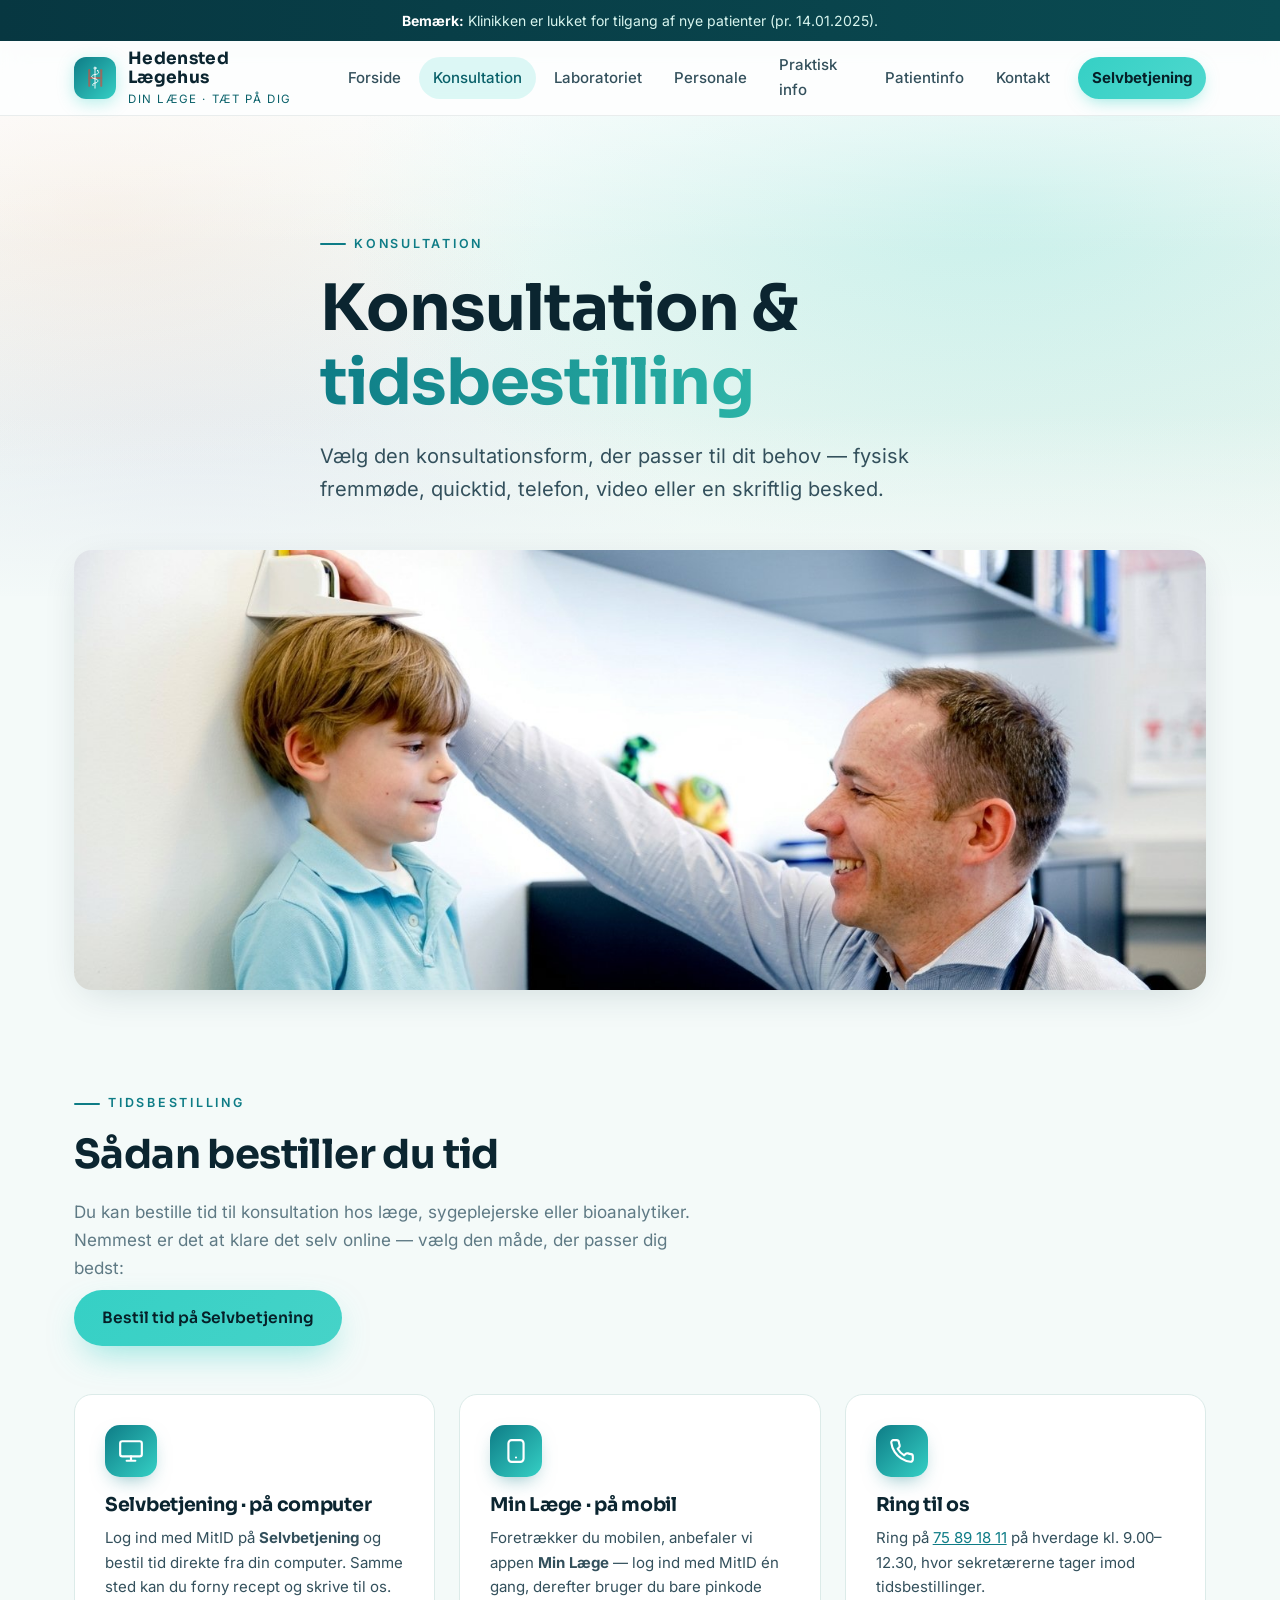
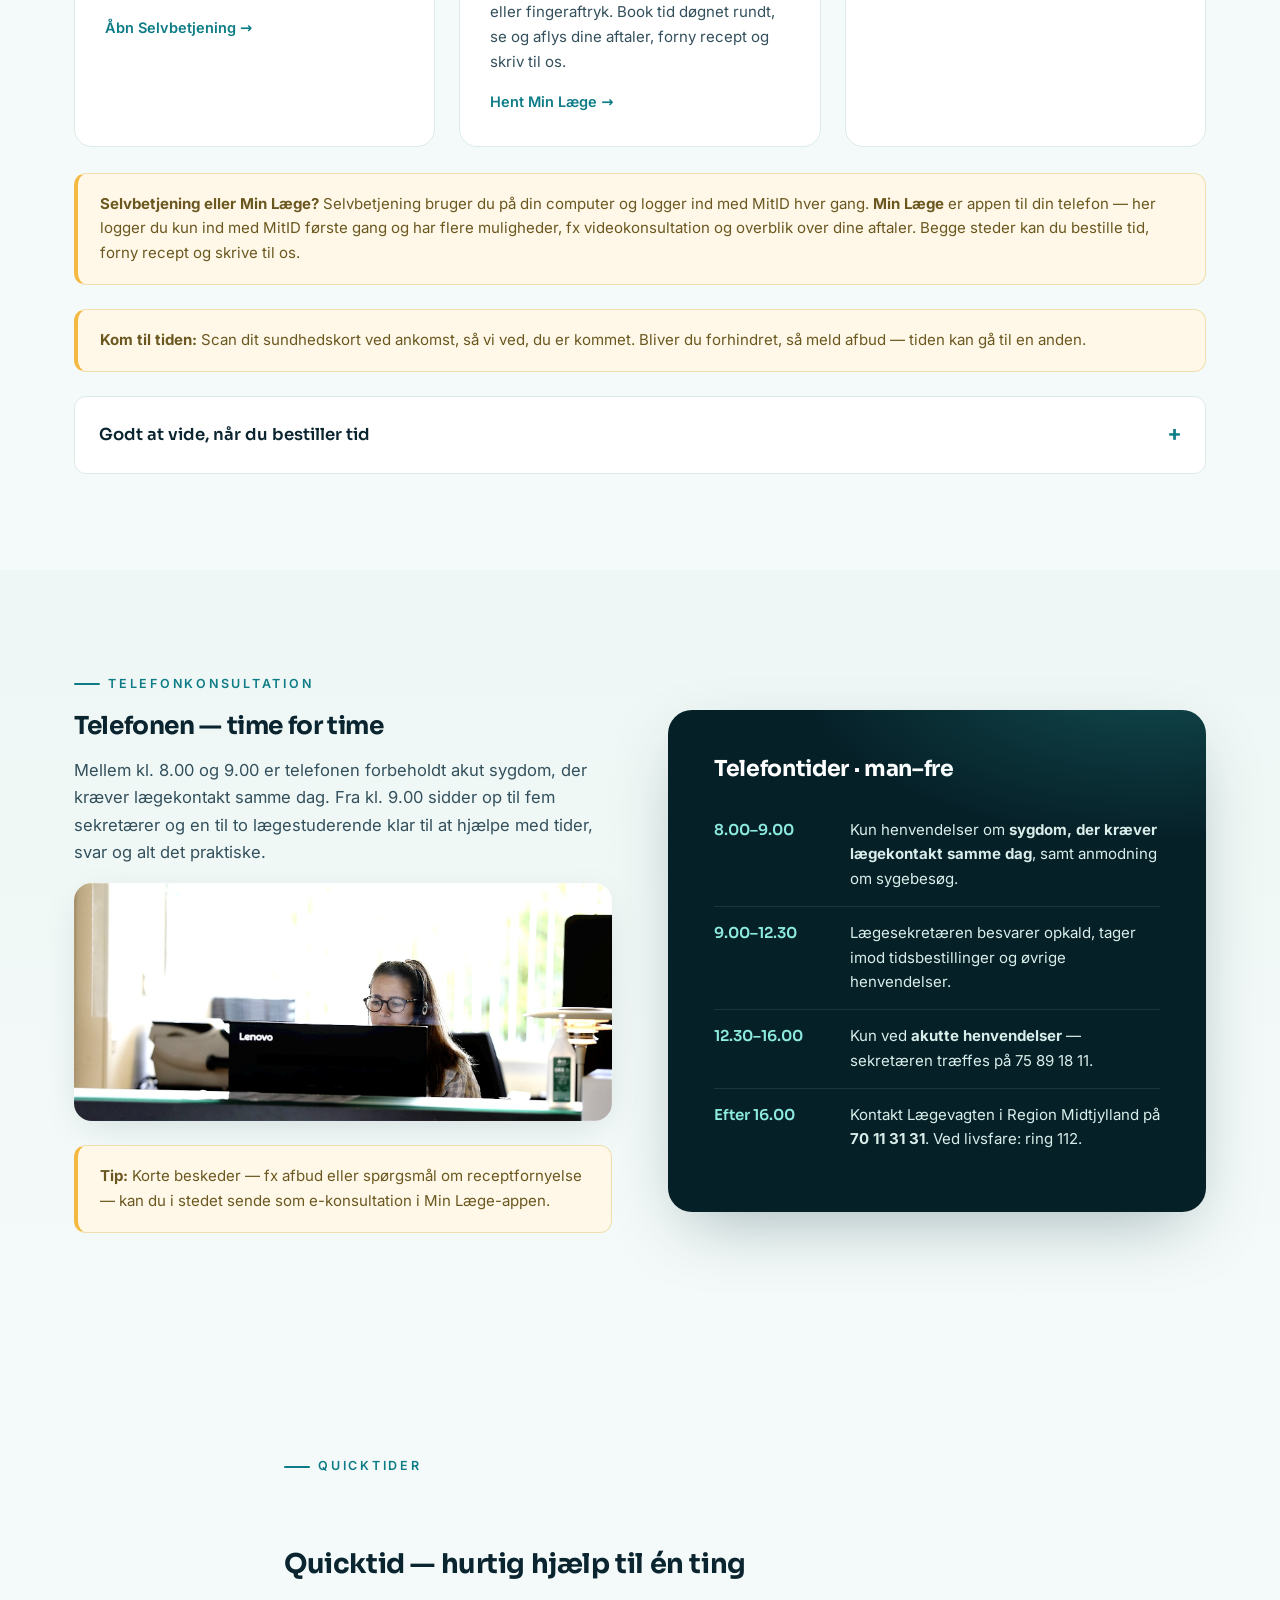
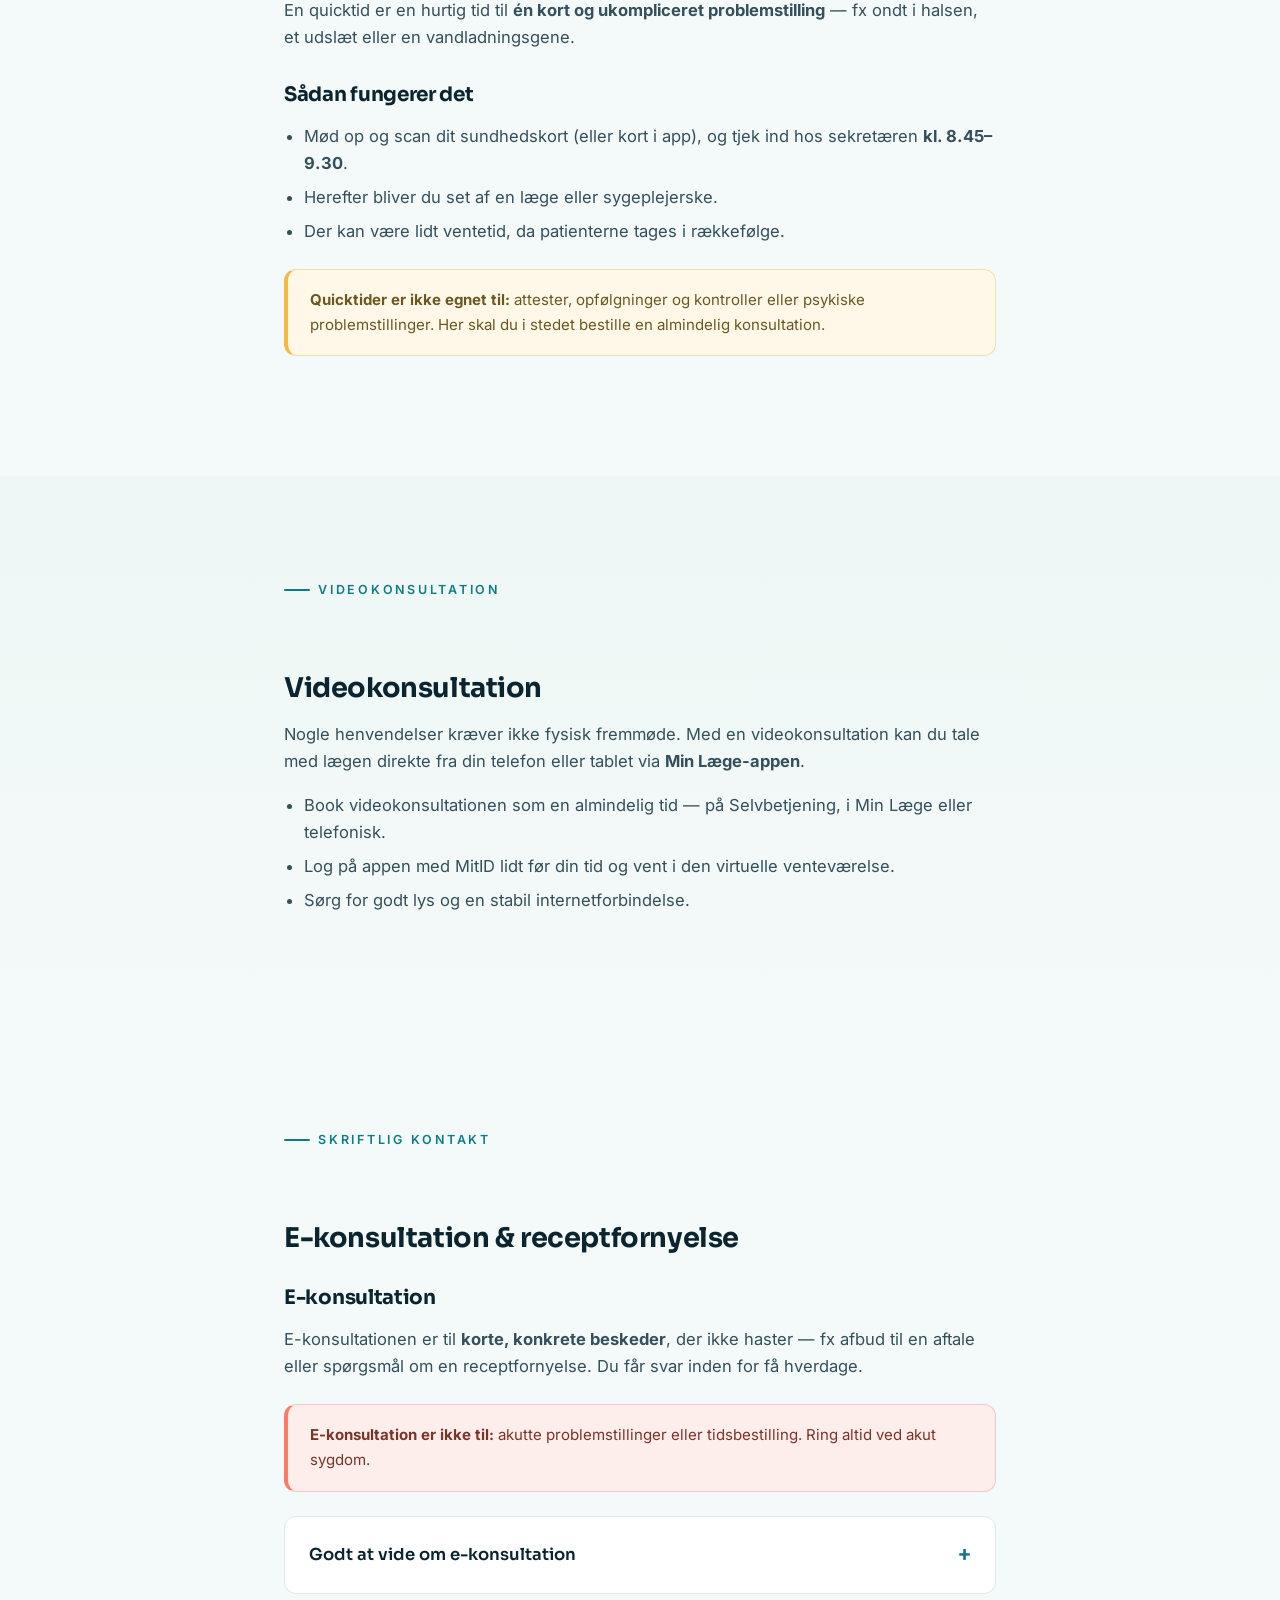
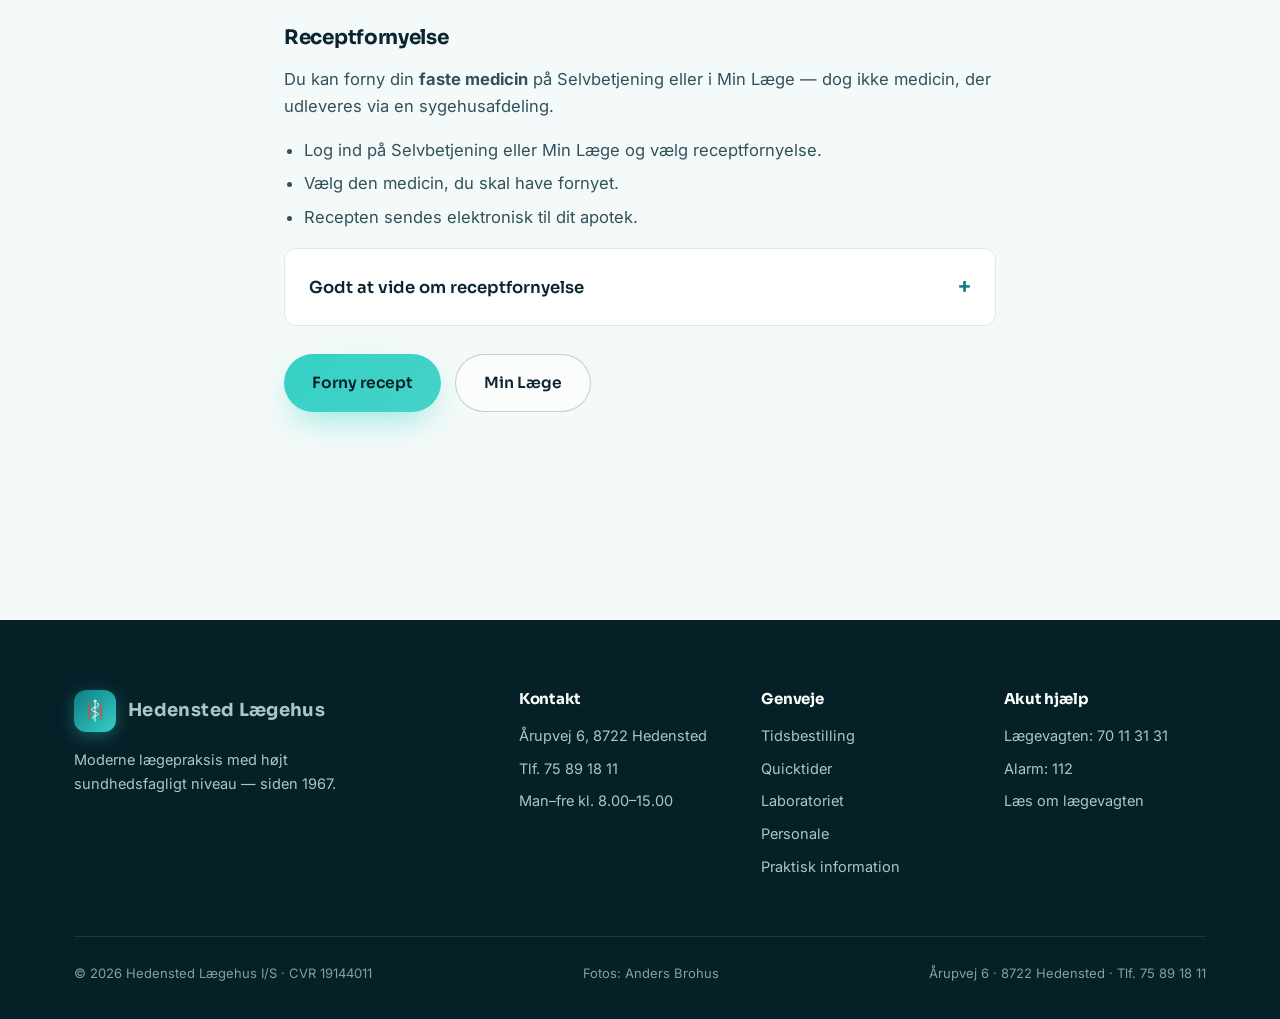
==== commit af6c82b5: "Logo: bredere og kraftigere H-vandmærke med luft om staven H'ets stolper er flyttet udad (7.5/33.5) " ====
--- a/konsultation.html
+++ b/konsultation.html
@@ -20,7 +20,7 @@
     <div class="wrap header-inner">
       <a class="brand" href="index.html">
         <span class="brand-mark" aria-hidden="true">
-          <svg viewBox="0 0 40 52" fill="none" stroke-linecap="round" stroke-linejoin="round"><g stroke="#d24d3e" stroke-width="3.2" opacity="0.65"><path d="M9.5 9 V43"/><path d="M30.5 9 V43"/><path d="M9.5 26 H30.5"/></g><g stroke="#fff" stroke-width="2" transform="translate(8,0)"><circle cx="12" cy="4.5" r="2.2"/><path d="M12 6.7 V48"/><path d="M17.5 10.5 C22 13 20.5 17.5 12 18.5 C4.5 19.4 3 23.5 7 26 C10 27.8 16.5 27.5 18 31 C19.3 34.2 15.5 36.5 12 37 C8.5 37.5 5.5 39.5 7.5 42.5"/><circle cx="17.5" cy="10" r="0.4"/></g></svg>
+          <svg viewBox="0 0 40 52" fill="none" stroke-linecap="round" stroke-linejoin="round"><g stroke="#d24d3e" stroke-width="4.5" opacity="0.65"><path d="M7.5 9 V43"/><path d="M33.5 9 V43"/><path d="M7.5 26 H33.5"/></g><g stroke="#fff" stroke-width="2" transform="translate(8,0)"><circle cx="12" cy="4.5" r="2.2"/><path d="M12 6.7 V48"/><path d="M17.5 10.5 C22 13 20.5 17.5 12 18.5 C4.5 19.4 3 23.5 7 26 C10 27.8 16.5 27.5 18 31 C19.3 34.2 15.5 36.5 12 37 C8.5 37.5 5.5 39.5 7.5 42.5"/><circle cx="17.5" cy="10" r="0.4"/></g></svg>
         </span>
         <span class="brand-text">
           <span class="name">Hedensted Lægehus</span>
@@ -218,7 +218,7 @@
         <div class="footer-brand">
           <a class="brand" href="index.html">
             <span class="brand-mark" aria-hidden="true">
-              <svg viewBox="0 0 40 52" fill="none" stroke-linecap="round" stroke-linejoin="round"><g stroke="#d24d3e" stroke-width="3.2" opacity="0.65"><path d="M9.5 9 V43"/><path d="M30.5 9 V43"/><path d="M9.5 26 H30.5"/></g><g stroke="#fff" stroke-width="2" transform="translate(8,0)"><circle cx="12" cy="4.5" r="2.2"/><path d="M12 6.7 V48"/><path d="M17.5 10.5 C22 13 20.5 17.5 12 18.5 C4.5 19.4 3 23.5 7 26 C10 27.8 16.5 27.5 18 31 C19.3 34.2 15.5 36.5 12 37 C8.5 37.5 5.5 39.5 7.5 42.5"/><circle cx="17.5" cy="10" r="0.4"/></g></svg>
+              <svg viewBox="0 0 40 52" fill="none" stroke-linecap="round" stroke-linejoin="round"><g stroke="#d24d3e" stroke-width="4.5" opacity="0.65"><path d="M7.5 9 V43"/><path d="M33.5 9 V43"/><path d="M7.5 26 H33.5"/></g><g stroke="#fff" stroke-width="2" transform="translate(8,0)"><circle cx="12" cy="4.5" r="2.2"/><path d="M12 6.7 V48"/><path d="M17.5 10.5 C22 13 20.5 17.5 12 18.5 C4.5 19.4 3 23.5 7 26 C10 27.8 16.5 27.5 18 31 C19.3 34.2 15.5 36.5 12 37 C8.5 37.5 5.5 39.5 7.5 42.5"/><circle cx="17.5" cy="10" r="0.4"/></g></svg>
             </span>
             <span class="brand-text"><span class="name">Hedensted Lægehus</span></span>
           </a>
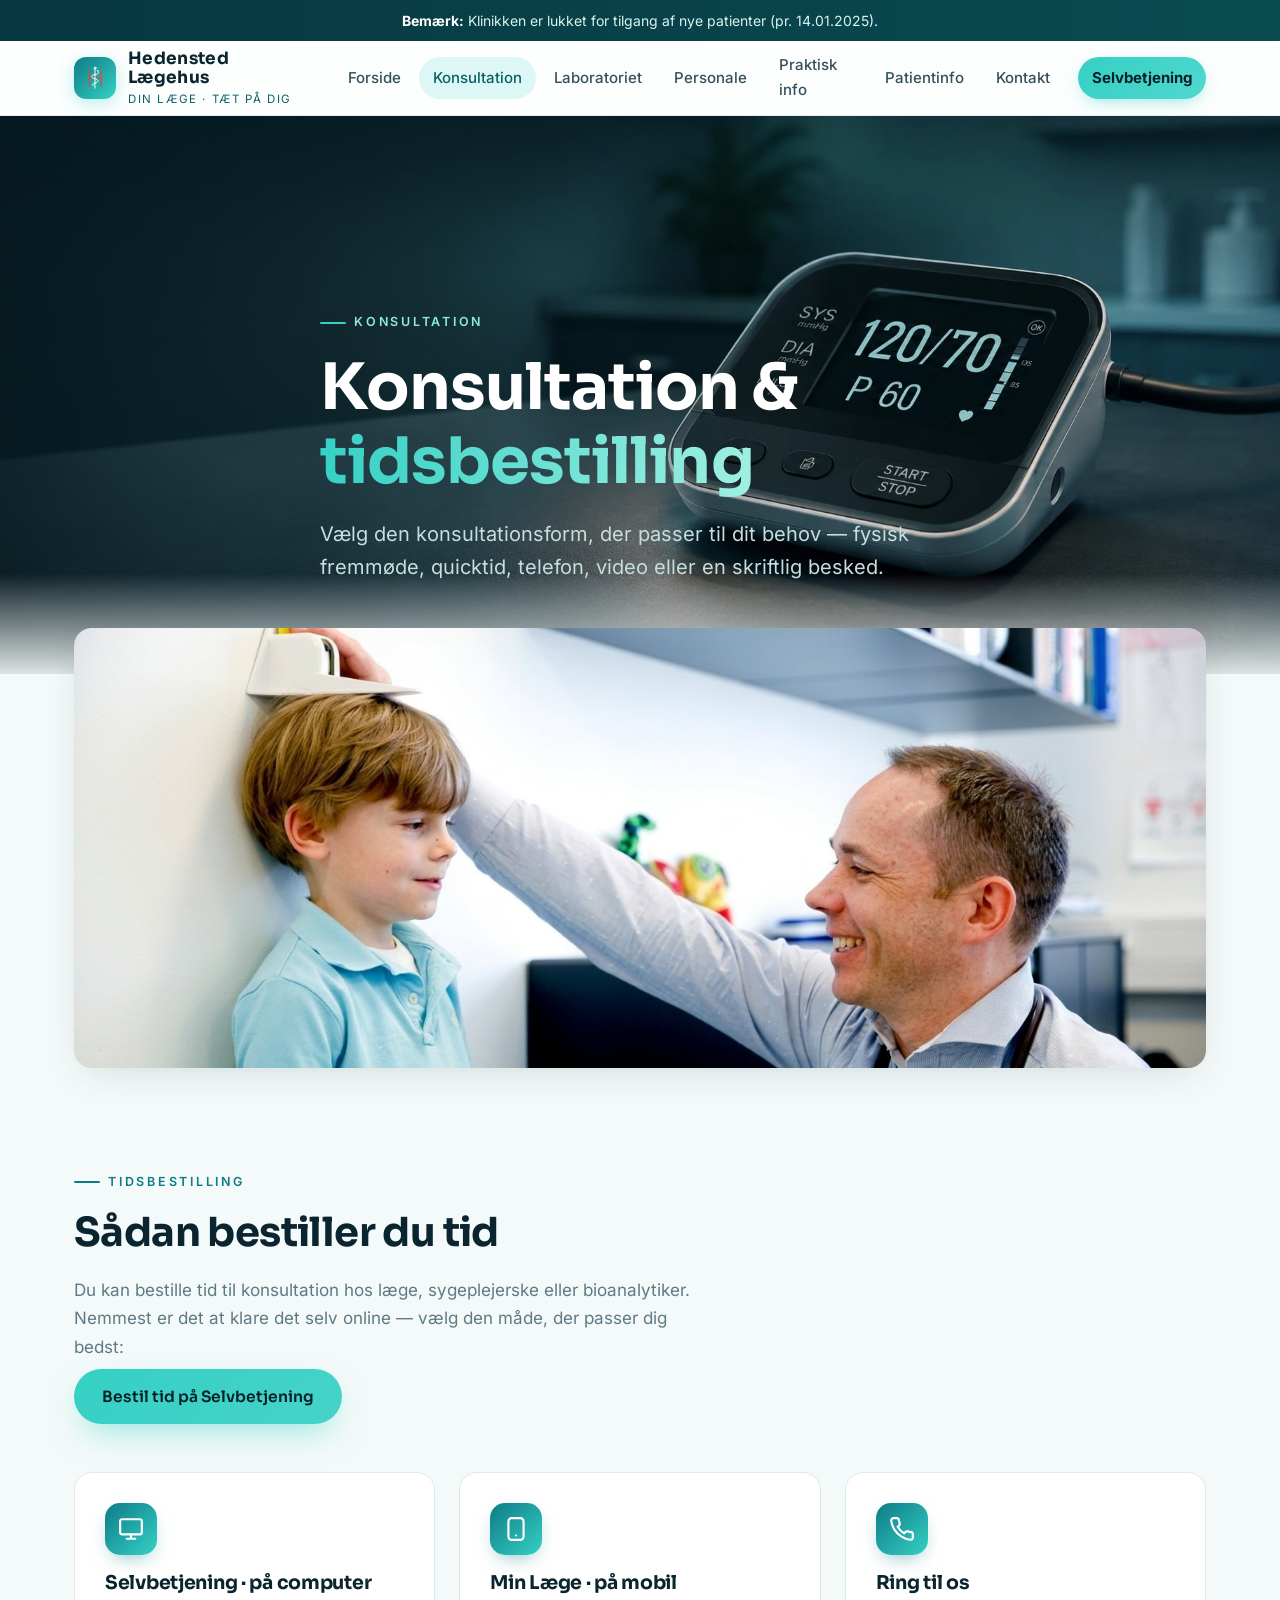
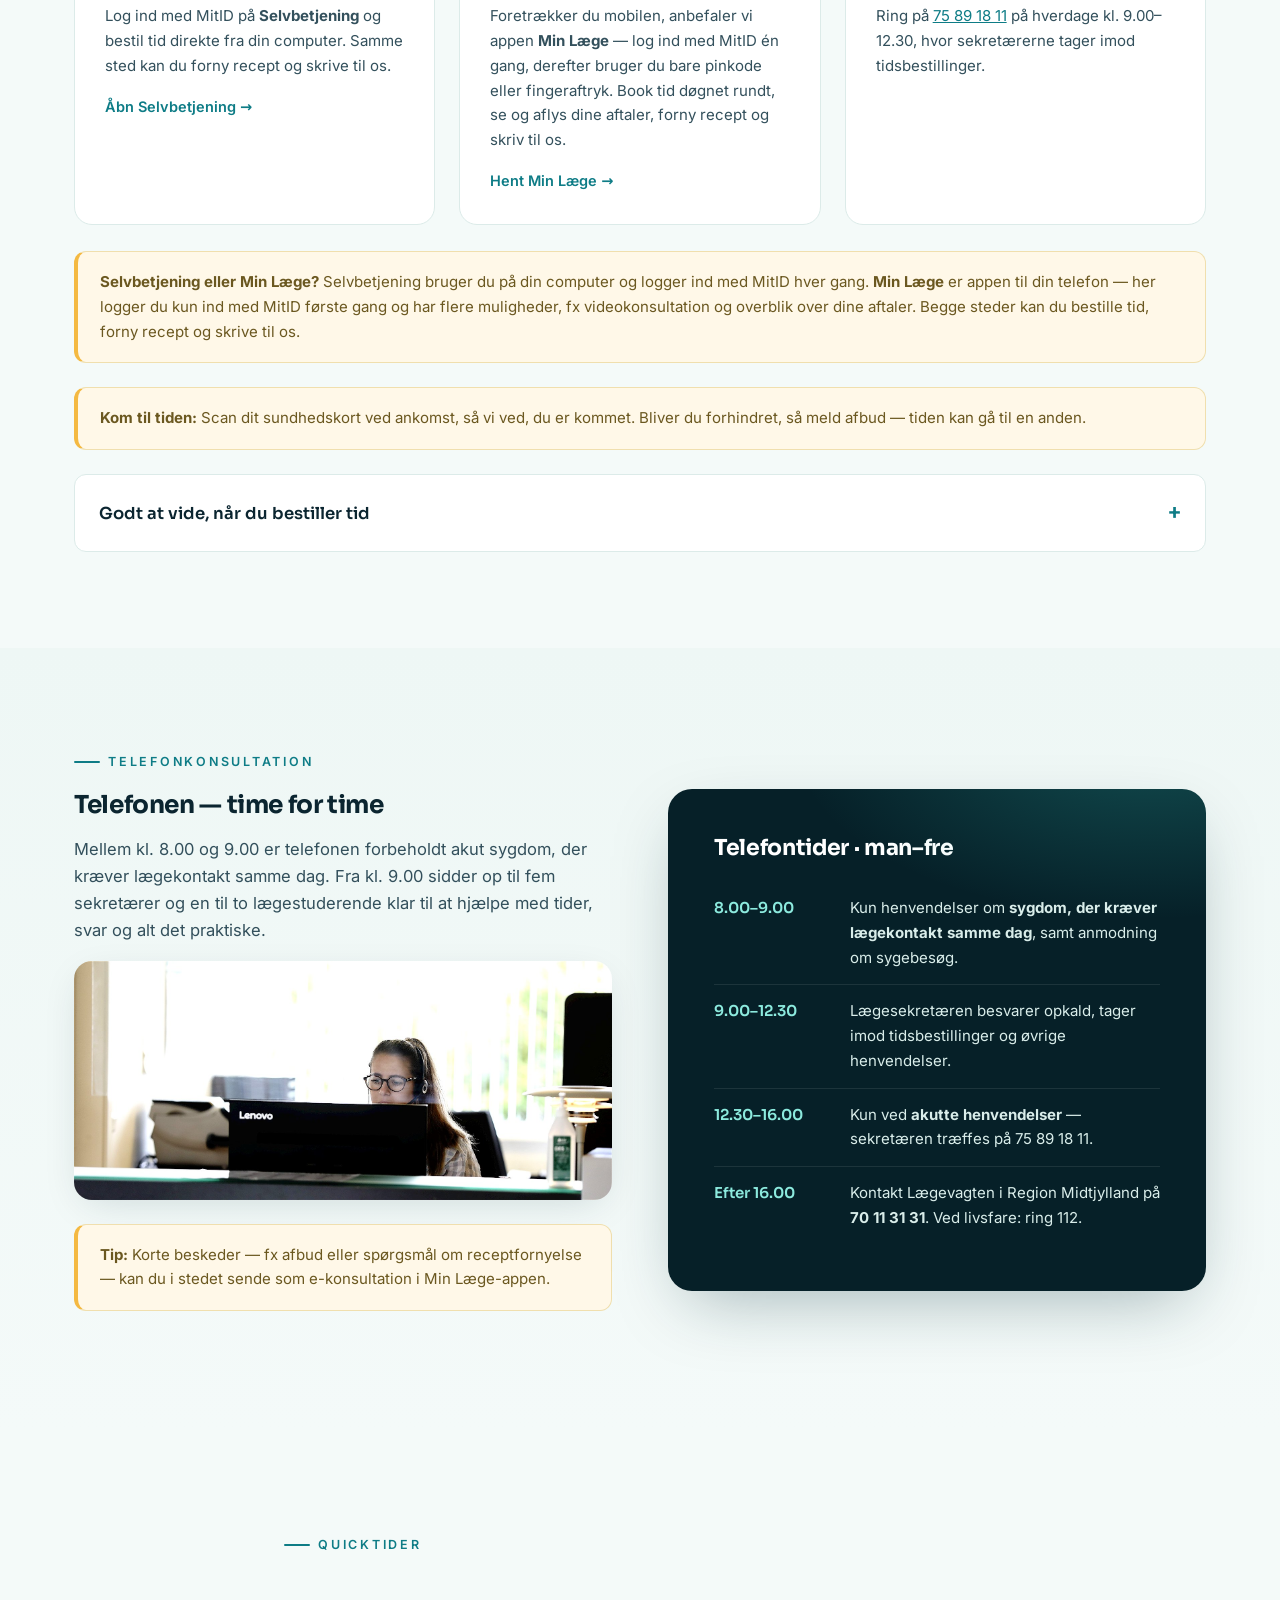
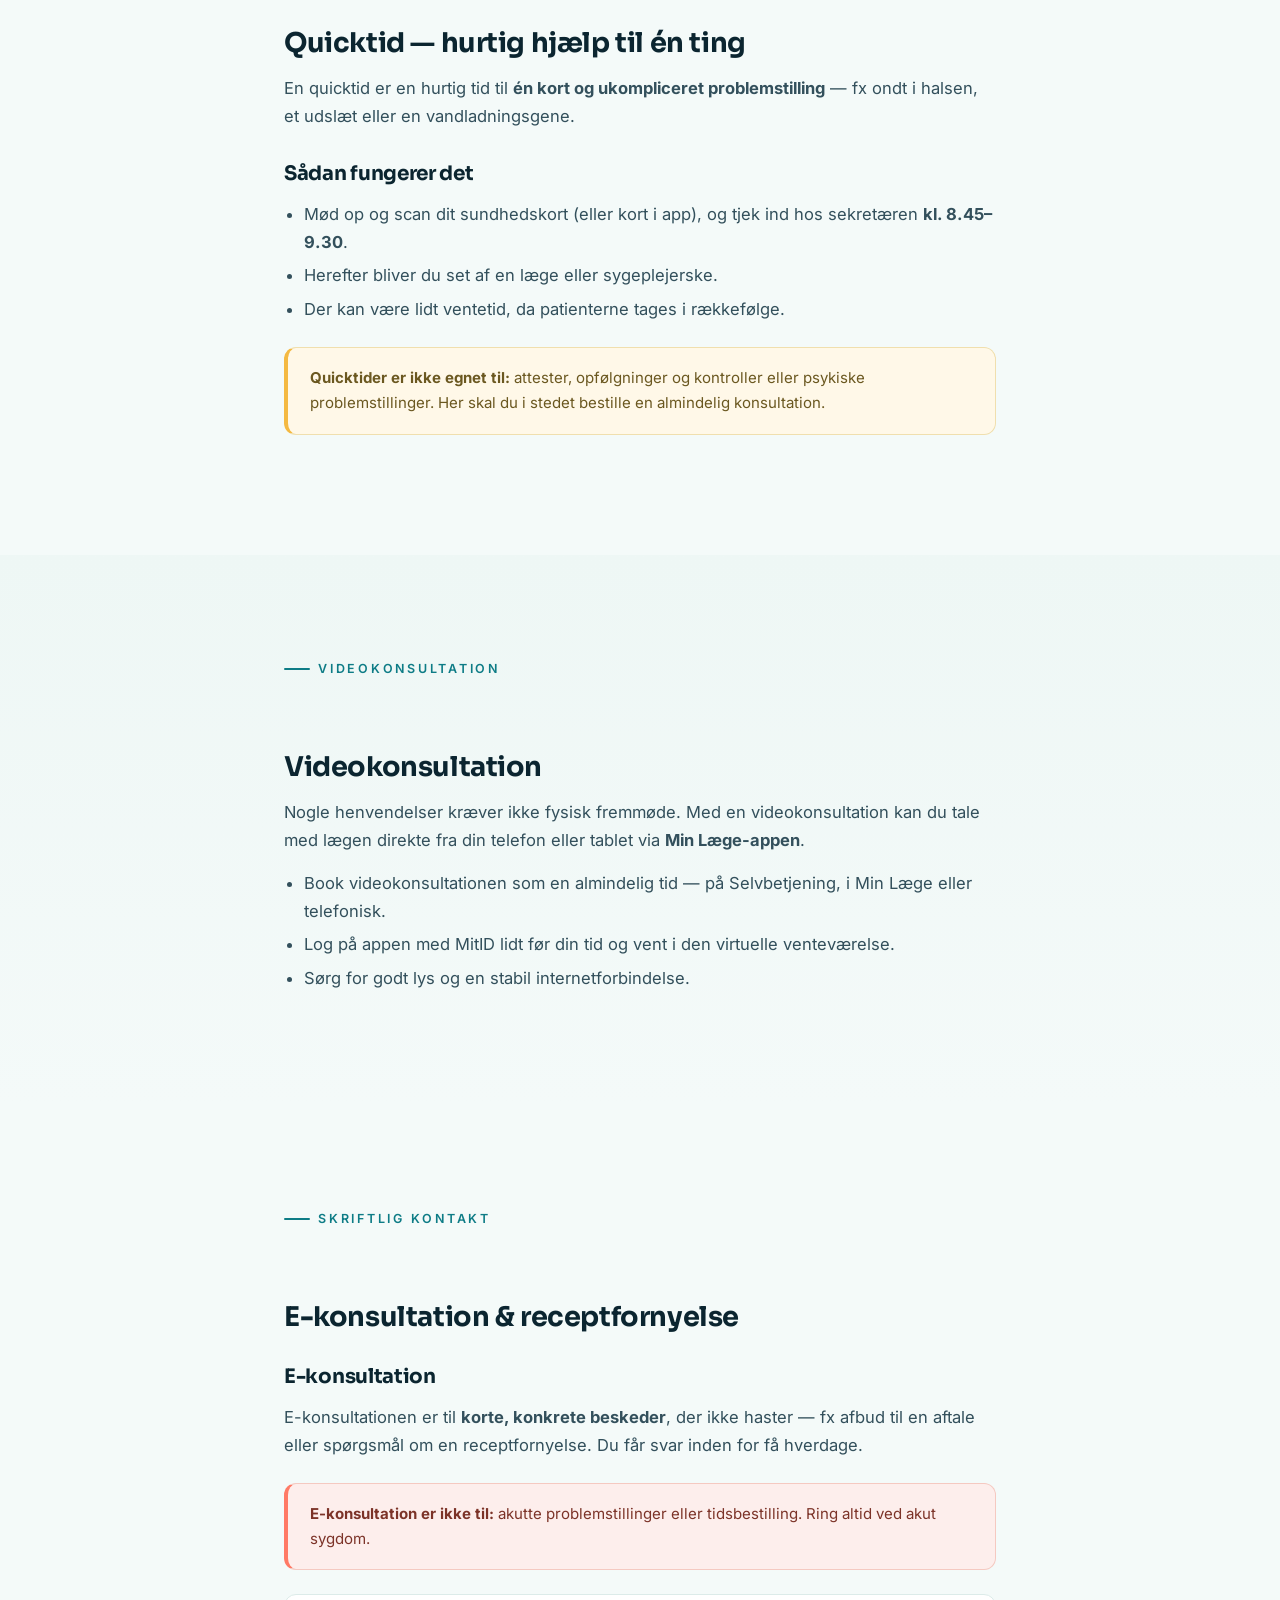
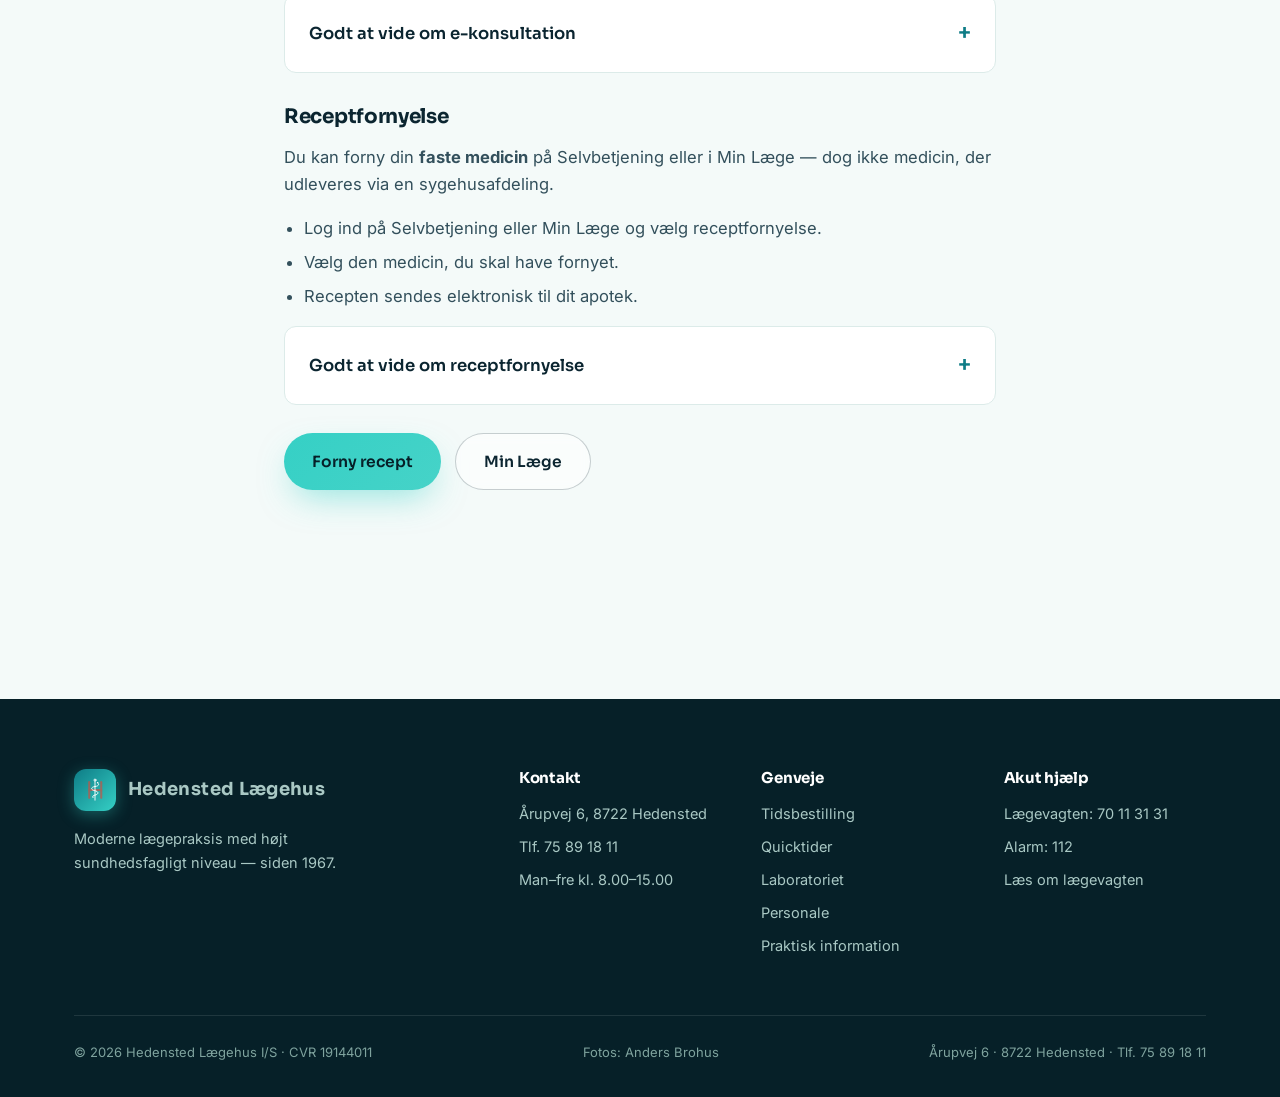
==== commit 532bb6b4: "Konsultation: foto-hero med blodtryksmåler Ny mørk hero med blodtryksmåleren i højre side og mørkt v" ====
--- a/konsultation.html
+++ b/konsultation.html
@@ -45,7 +45,7 @@
 
   <main id="main">
 
-    <section class="hero hero-sub">
+    <section class="hero hero-sub hero-deep hero-tryk">
       <div class="wrap">
         <div class="hero-content">
           <span class="eyebrow">Konsultation</span>
--- a/css/style.css
+++ b/css/style.css
@@ -281,6 +281,31 @@
   .hero.hero-photo .hero-actions { margin-top: 178px; flex-direction: column; align-items: flex-start; }
 }
 .hero.hero-sub.hero-lab { min-height: 62vh; }
+/* Foto-hero med blodtryksmåler (konsultationssiden): apparatet står i
+   højre side af fotoet, så teksten får et mørkt venstre-skær */
+.hero.hero-sub.hero-tryk {
+  min-height: 62vh;
+  background:
+    linear-gradient(90deg, rgba(4, 22, 28, 0.82) 0%, rgba(4, 22, 28, 0.42) 42%, rgba(4, 22, 28, 0) 66%),
+    url("../assets/fotos/blodtryksmaaler.jpg") right center / cover no-repeat,
+    linear-gradient(168deg, #051d24 0%, #072a33 100%);
+}
+/* Kortere bund-fade, så apparatet ikke vaskes hvidt ud i bunden */
+.hero.hero-sub.hero-tryk::after {
+  background: linear-gradient(180deg, rgba(4, 26, 33, 0.3) 0%, transparent 28%, transparent 82%, rgba(244, 250, 249, 0.9) 100%);
+}
+@media (max-width: 760px) {
+  /* Mobil: apparatet lægges i bunden under teksten (ubeskåret bredde),
+     mørk toning øverst glider ned i fotoets egen mørke baggrund;
+     teksten løftes fri af apparatet med ekstra bund-luft */
+  .hero.hero-sub.hero-tryk {
+    background:
+      linear-gradient(180deg, rgba(5, 29, 36, 0.94) 0%, rgba(6, 35, 43, 0.85) 38%, rgba(6, 35, 43, 0.35) 52%, rgba(6, 35, 43, 0) 68%),
+      url("../assets/fotos/blodtryksmaaler.jpg") right bottom / 165% auto no-repeat,
+      linear-gradient(168deg, #051d24 0%, #072a33 100%);
+  }
+  .hero.hero-sub.hero-tryk .hero-content { padding-bottom: 235px; }
+}
 .hero.hero-sub.hero-blod { min-height: 62vh; }
 
 /* Foto-hero med lægehuset (kontaktsiden): lys venstre-tone
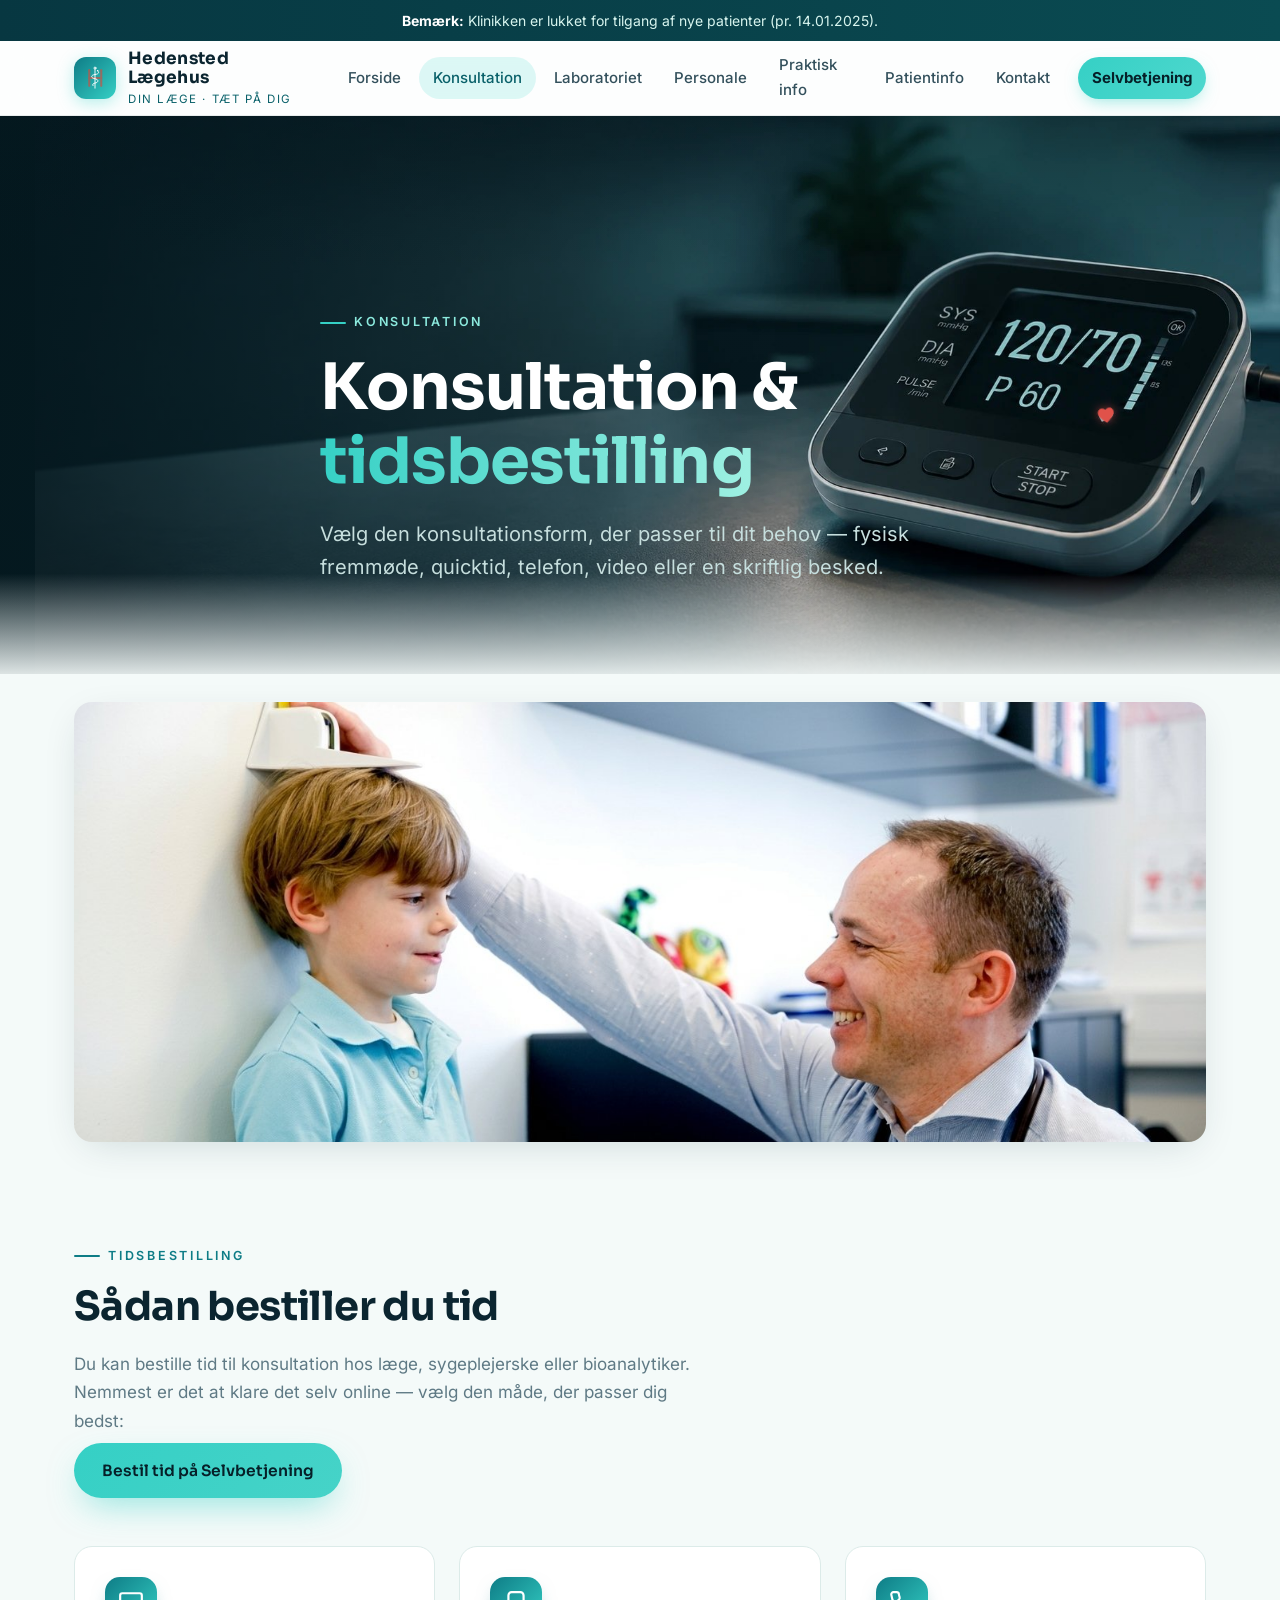
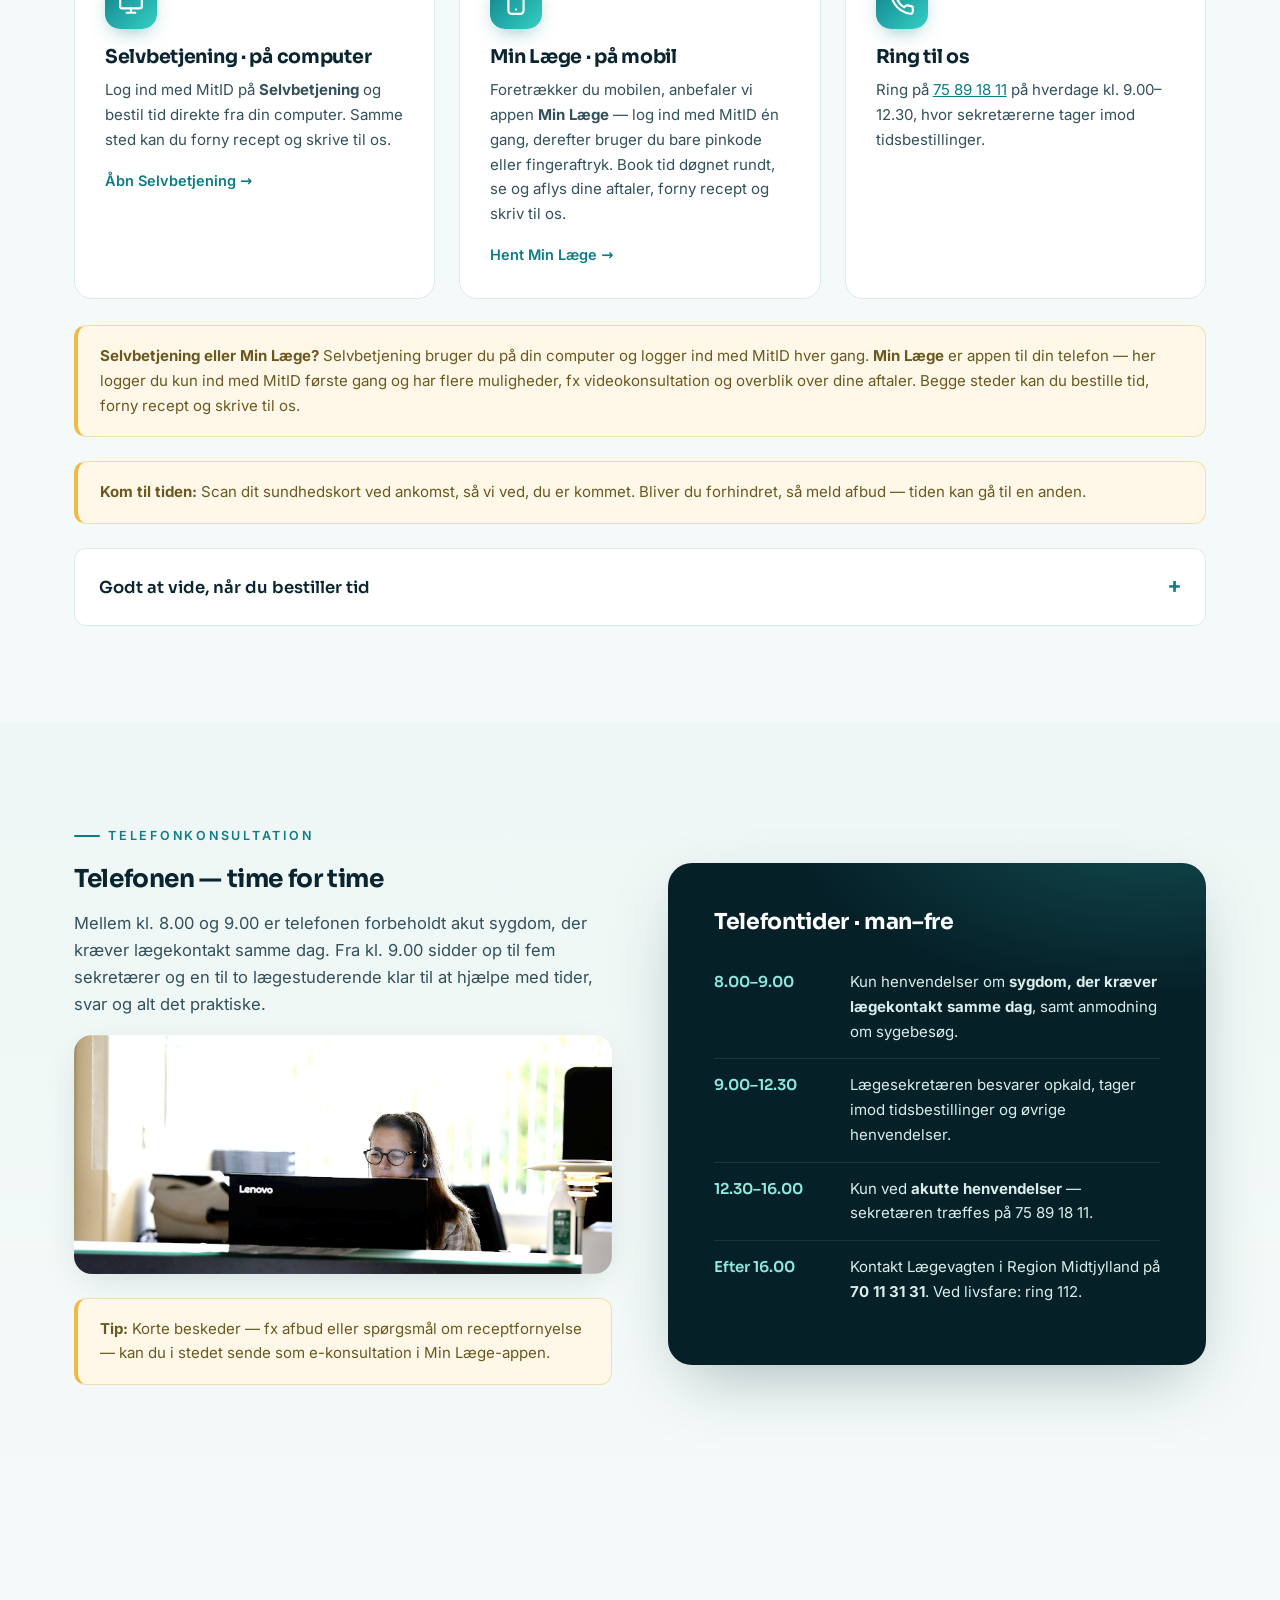
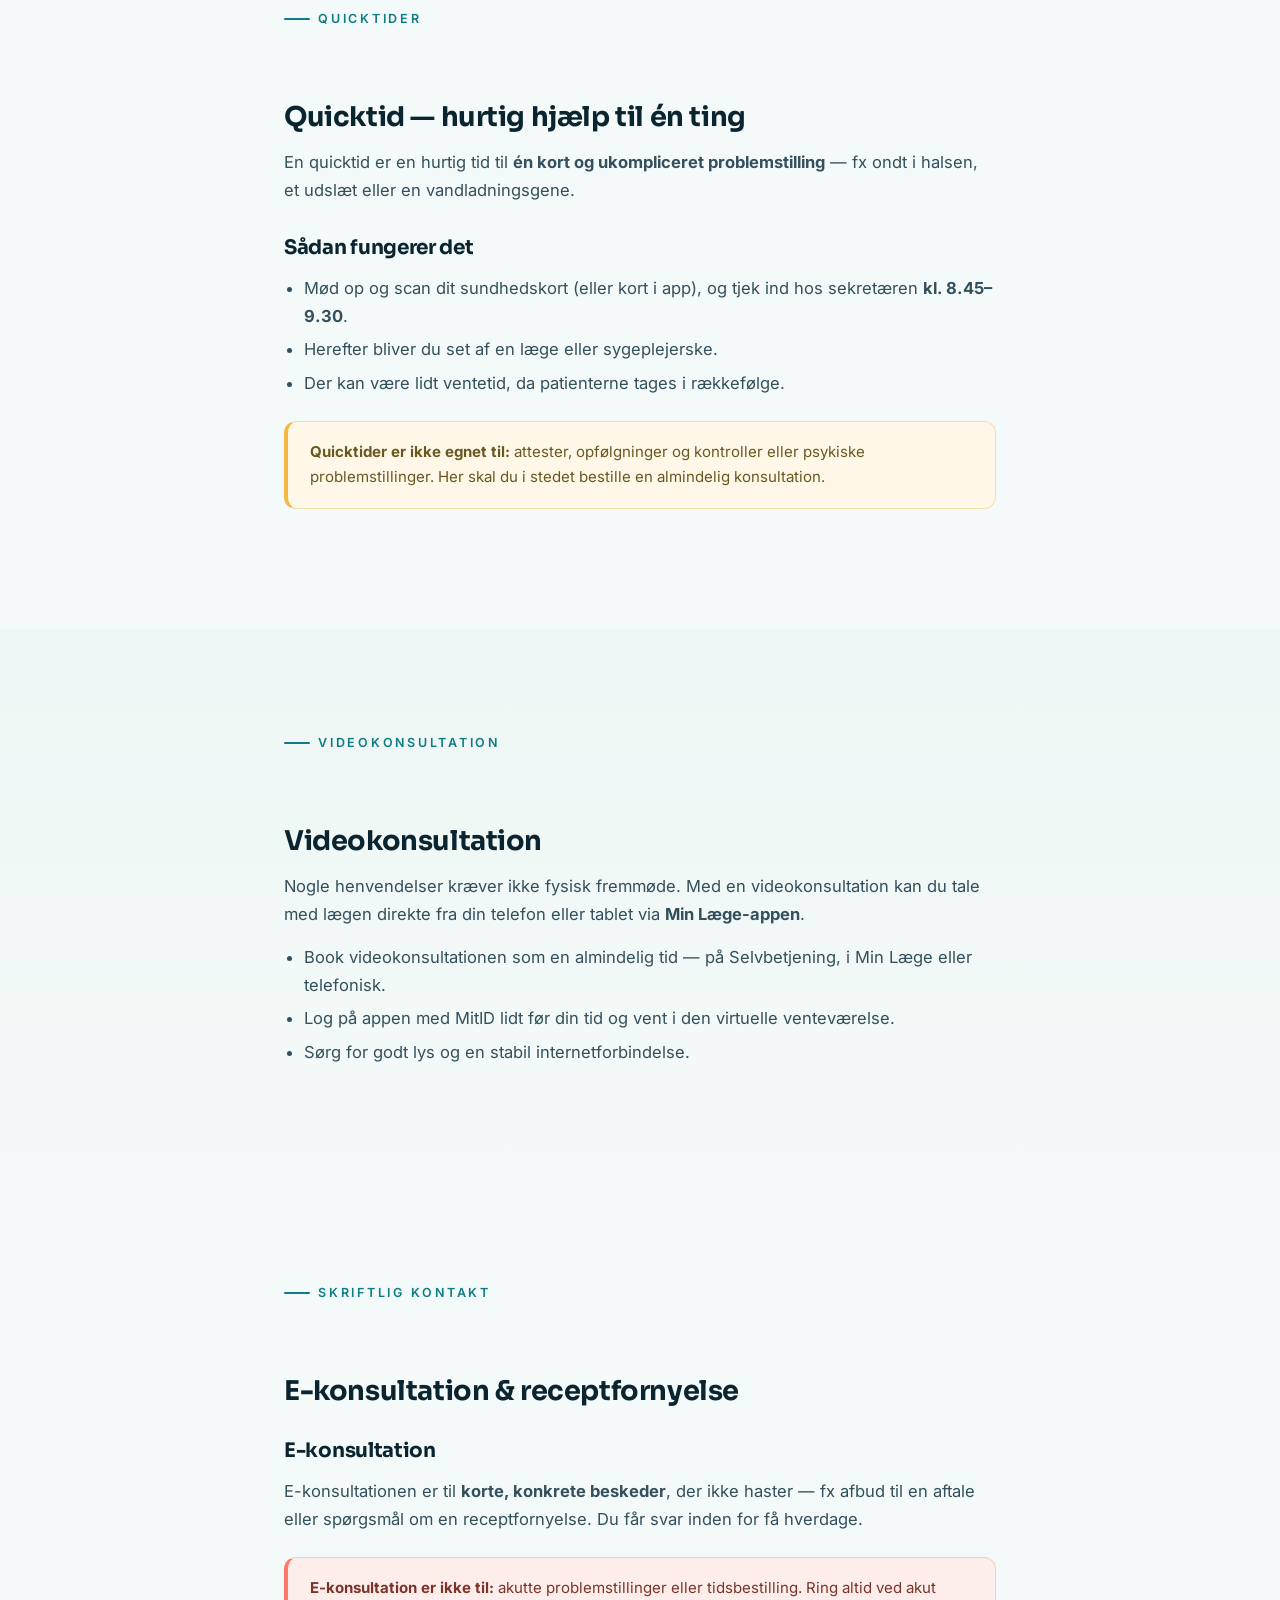
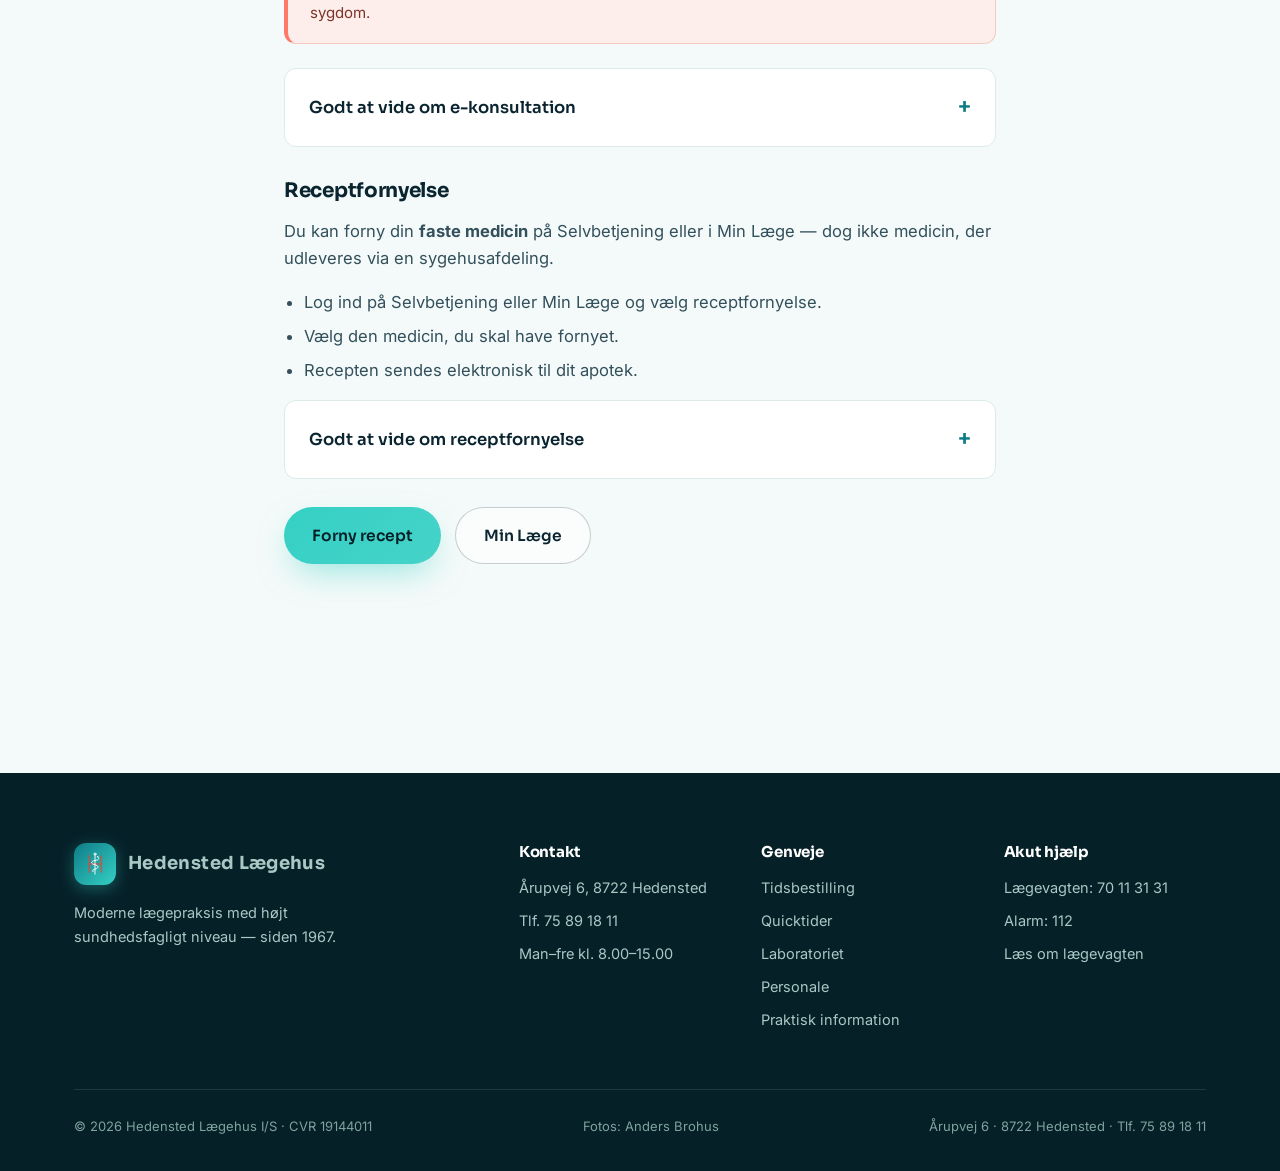
==== commit b0d4a309: "Konsultation: rødt hjerte på apparatets display banker 60/min Et lille rødt SVG-hjerte lægges præcis" ====
--- a/konsultation.html
+++ b/konsultation.html
@@ -46,6 +46,11 @@
   <main id="main">
 
     <section class="hero hero-sub hero-deep hero-tryk">
+      <!-- Rødt hjerte lagt præcis oven på fotoets display-hjerte;
+           positioneres af scriptet nederst og banker 60 slag/min -->
+      <span class="tryk-hjerte" aria-hidden="true">
+        <svg viewBox="0 0 24 22"><path d="M12 21 C5 15.5 1.5 11.5 1.5 7.3 C1.5 3.9 4.1 1.5 7.1 1.5 C9 1.5 10.9 2.5 12 4.3 C13.1 2.5 15 1.5 16.9 1.5 C19.9 1.5 22.5 3.9 22.5 7.3 C22.5 11.5 19 15.5 12 21 Z" fill="#e0524a"/></svg>
+      </span>
       <div class="wrap">
         <div class="hero-content">
           <span class="eyebrow">Konsultation</span>
@@ -261,5 +266,41 @@
 
   <script src="js/data.js" defer></script>
   <script src="js/main.js" defer></script>
+  <script>
+    // Placér det røde hjerte oven på fotoets display-hjerte.
+    // Gengiver baggrundens egen skalering (cover / 165% auto), så
+    // hjertet følger med ved alle skærmstørrelser.
+    (function () {
+      var hj = document.querySelector(".tryk-hjerte");
+      var hero = document.querySelector(".hero-tryk");
+      if (!hj || !hero) return;
+      var IW = 1976, IH = 796;      // fotoets pixelmål
+      var HX = 1528, HY = 427;      // hjertets centrum i fotoet
+      function plads() {
+        var w = hero.clientWidth, h = hero.clientHeight, s, left, top;
+        if (w > 760) {              // desktop: cover, right -140px center
+          s = Math.max(w / IW, h / IH);
+          left = w + 140 - IW * s;
+          top = (h - IH * s) / 2;
+        } else {                    // mobil: 165% auto, right bottom
+          s = (1.65 * w) / IW;
+          left = w - IW * s;
+          top = h - IH * s;
+        }
+        var size = 26 * s;          // lidt større end fotoets eget hjerte, så det dækkes helt
+        hj.style.width = size + "px";
+        hj.style.height = size + "px";
+        hj.style.left = (left + HX * s - size / 2) + "px";
+        hj.style.top = (top + HY * s - size / 2) + "px";
+        hj.style.display = "block";
+      }
+      window.addEventListener("resize", plads);
+      // Kør igen når webfonte og billeder er på plads — heroens højde
+      // (og dermed fotoets bund-forankring) kan ændre sig undervejs
+      window.addEventListener("load", plads);
+      if (document.fonts && document.fonts.ready) document.fonts.ready.then(plads);
+      plads();
+    })();
+  </script>
 </body>
 </html>
--- a/css/style.css
+++ b/css/style.css
@@ -287,12 +287,37 @@
   min-height: 62vh;
   background:
     linear-gradient(90deg, rgba(4, 22, 28, 0.82) 0%, rgba(4, 22, 28, 0.42) 42%, rgba(4, 22, 28, 0) 66%),
-    url("../assets/fotos/blodtryksmaaler.jpg") right center / cover no-repeat,
+    url("../assets/fotos/blodtryksmaaler.jpg") right -140px center / cover no-repeat,
     linear-gradient(168deg, #051d24 0%, #072a33 100%);
 }
+/* Billedbåndet under heroen må ikke trækkes op over apparatet */
+.hero.hero-sub.hero-tryk + .photo-pull { margin-top: 28px; }
 /* Kortere bund-fade, så apparatet ikke vaskes hvidt ud i bunden */
 .hero.hero-sub.hero-tryk::after {
   background: linear-gradient(180deg, rgba(4, 26, 33, 0.3) 0%, transparent 28%, transparent 82%, rgba(244, 250, 249, 0.9) 100%);
+}
+/* Rødt hjerte på apparatets display — banker 60 slag/min.
+   Positioneres af scriptet i konsultation.html; skjult uden JS. */
+.tryk-hjerte {
+  position: absolute; z-index: 3; display: none; pointer-events: none;
+  transform: rotate(-8deg); /* følger displayets lette hældning */
+}
+.tryk-hjerte svg {
+  width: 100%; height: 100%; display: block;
+  filter: drop-shadow(0 0 5px rgba(224, 82, 74, 0.6));
+  transform-origin: 50% 55%;
+  animation: tryk-puls 1s ease-in-out infinite;
+}
+@keyframes tryk-puls {
+  0%   { transform: scale(1); }
+  12%  { transform: scale(1.3); }
+  24%  { transform: scale(0.95); }
+  34%  { transform: scale(1.15); }
+  50%  { transform: scale(1); }
+  100% { transform: scale(1); }
+}
+@media (prefers-reduced-motion: reduce) {
+  .tryk-hjerte svg { animation: none; }
 }
 @media (max-width: 760px) {
   /* Mobil: apparatet lægges i bunden under teksten (ubeskåret bredde),
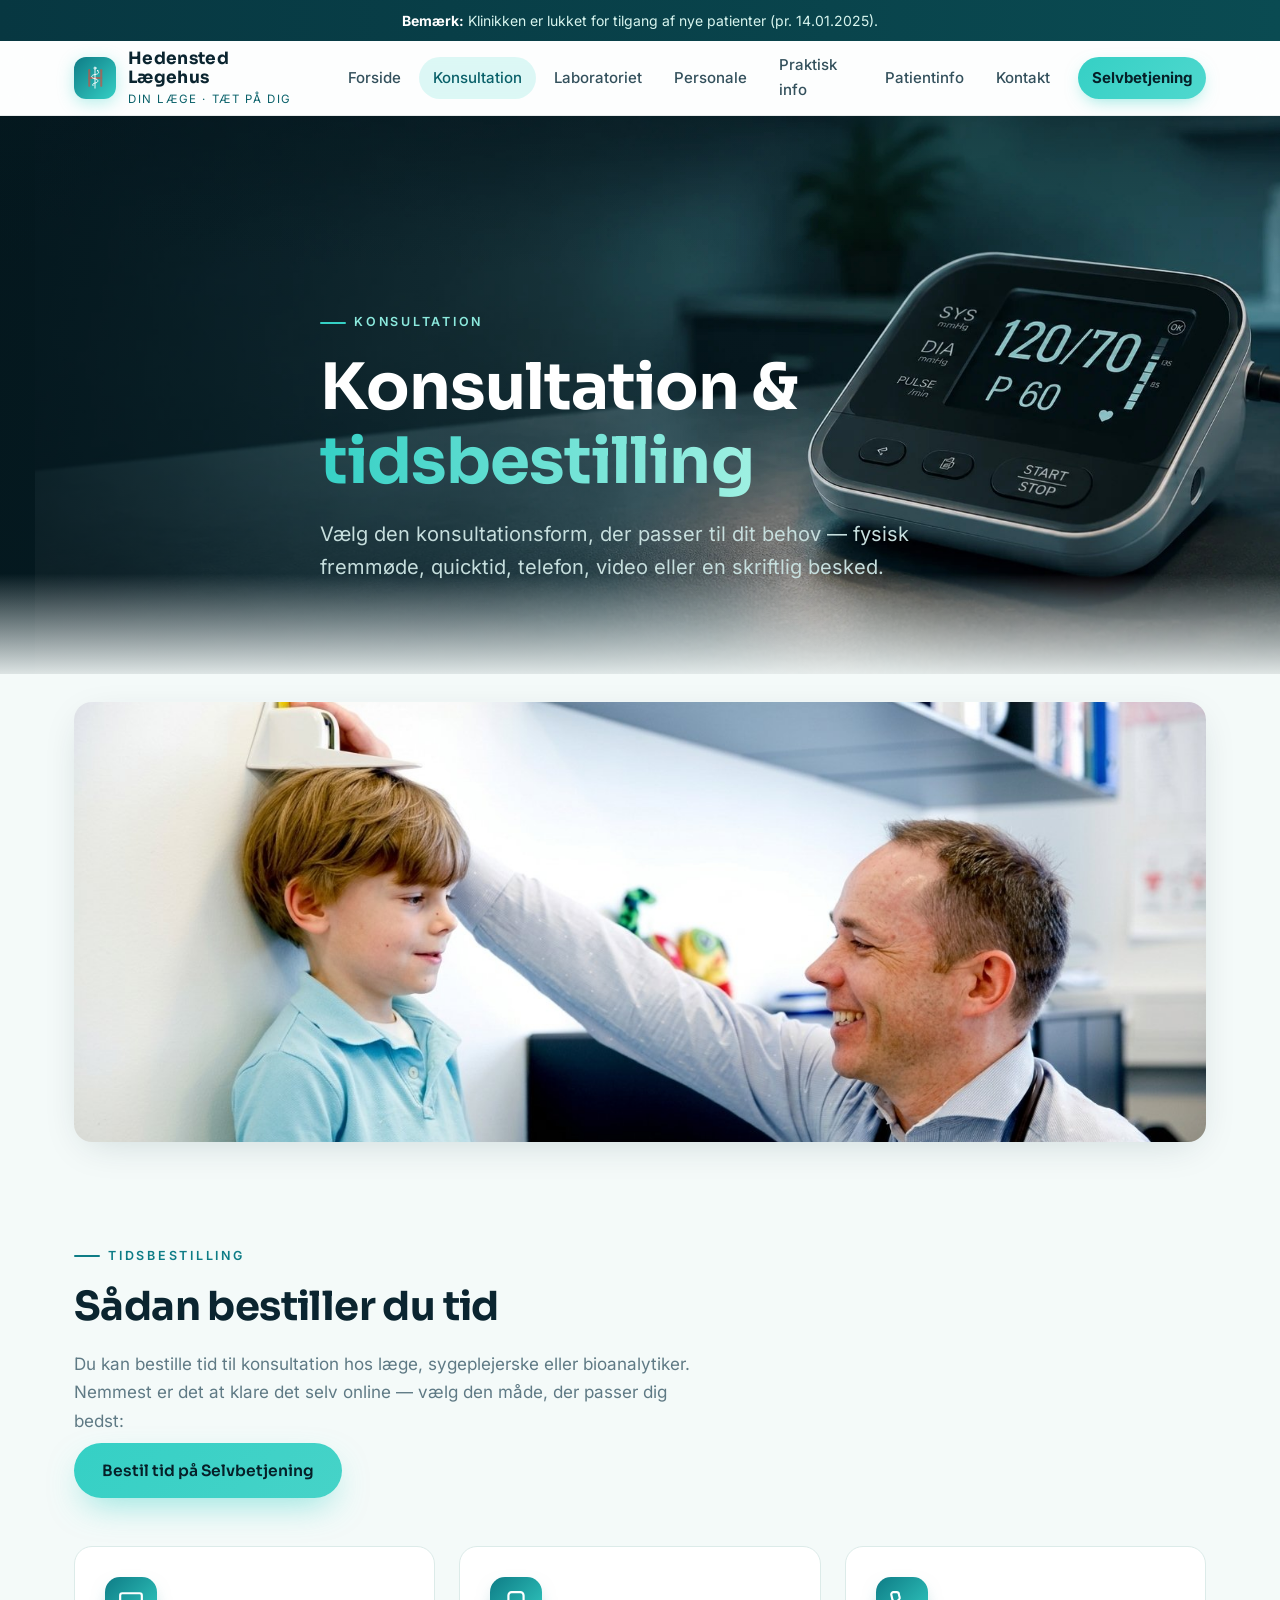
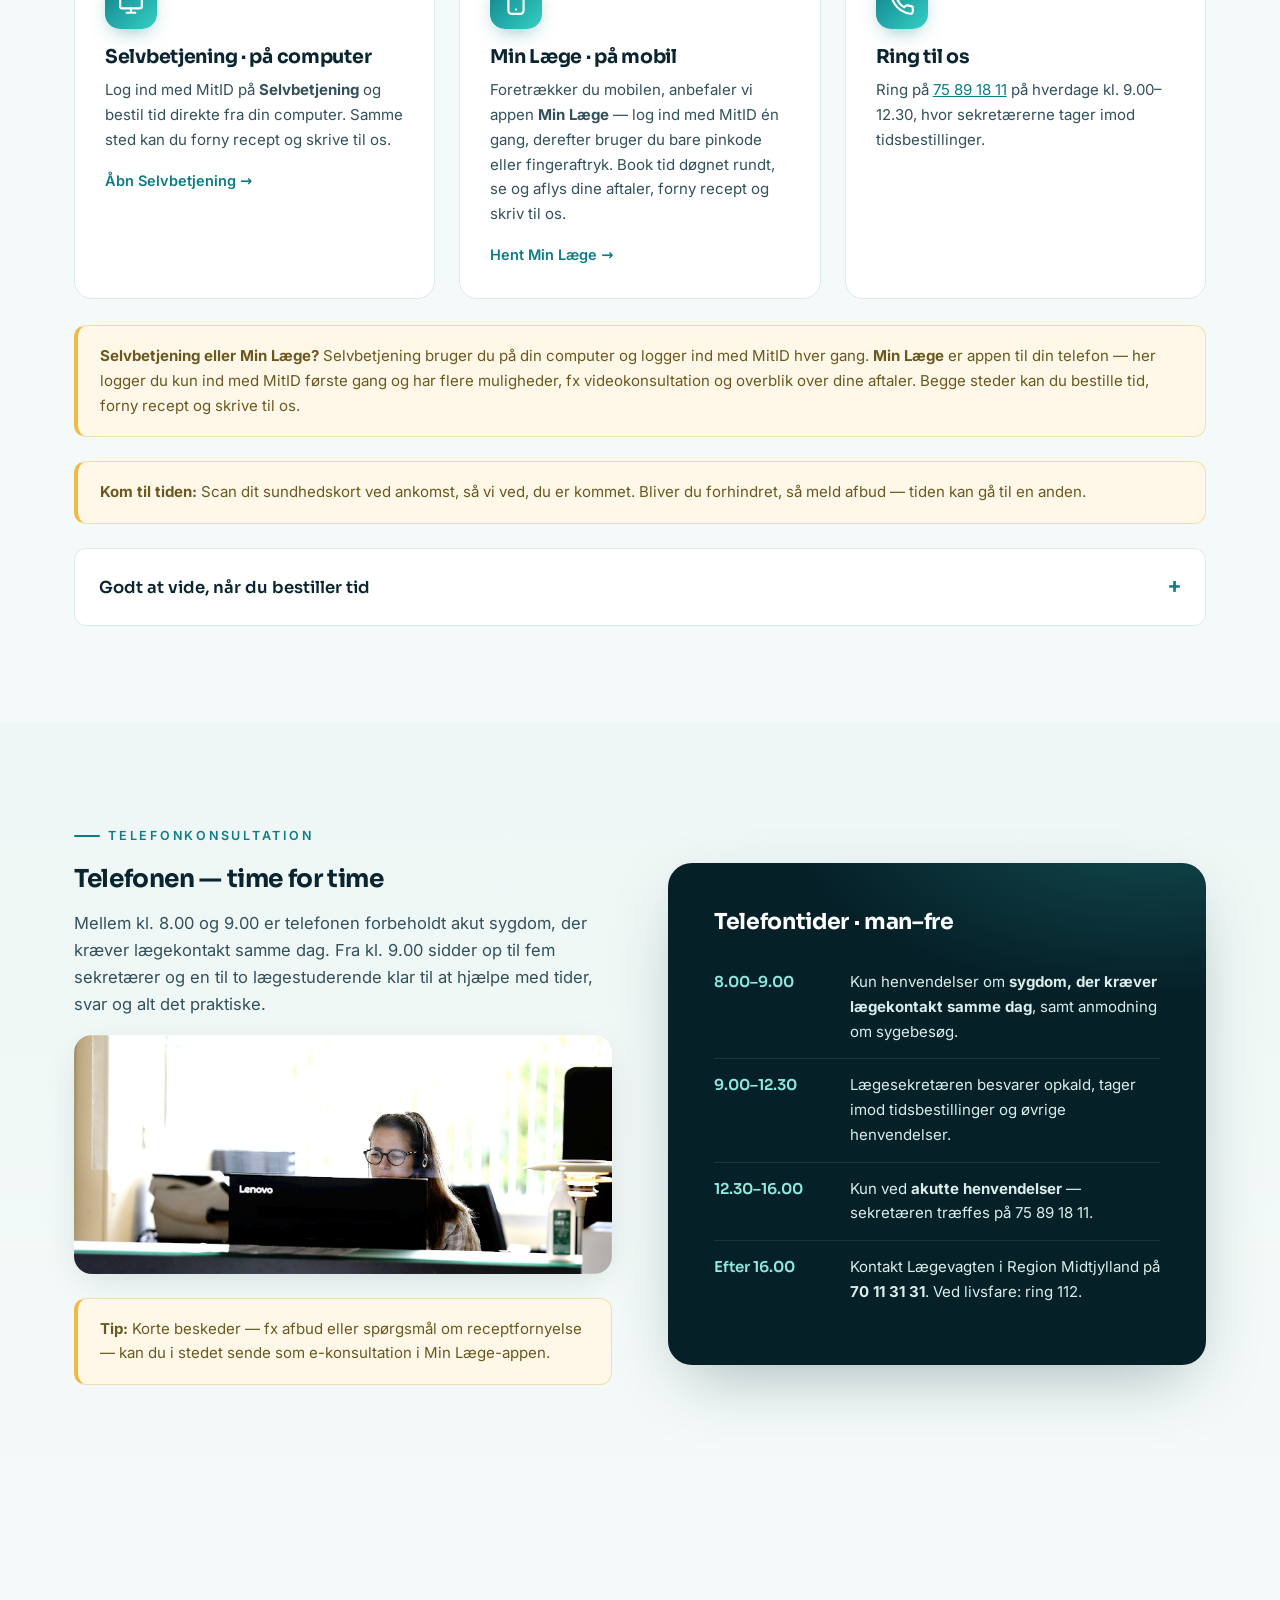
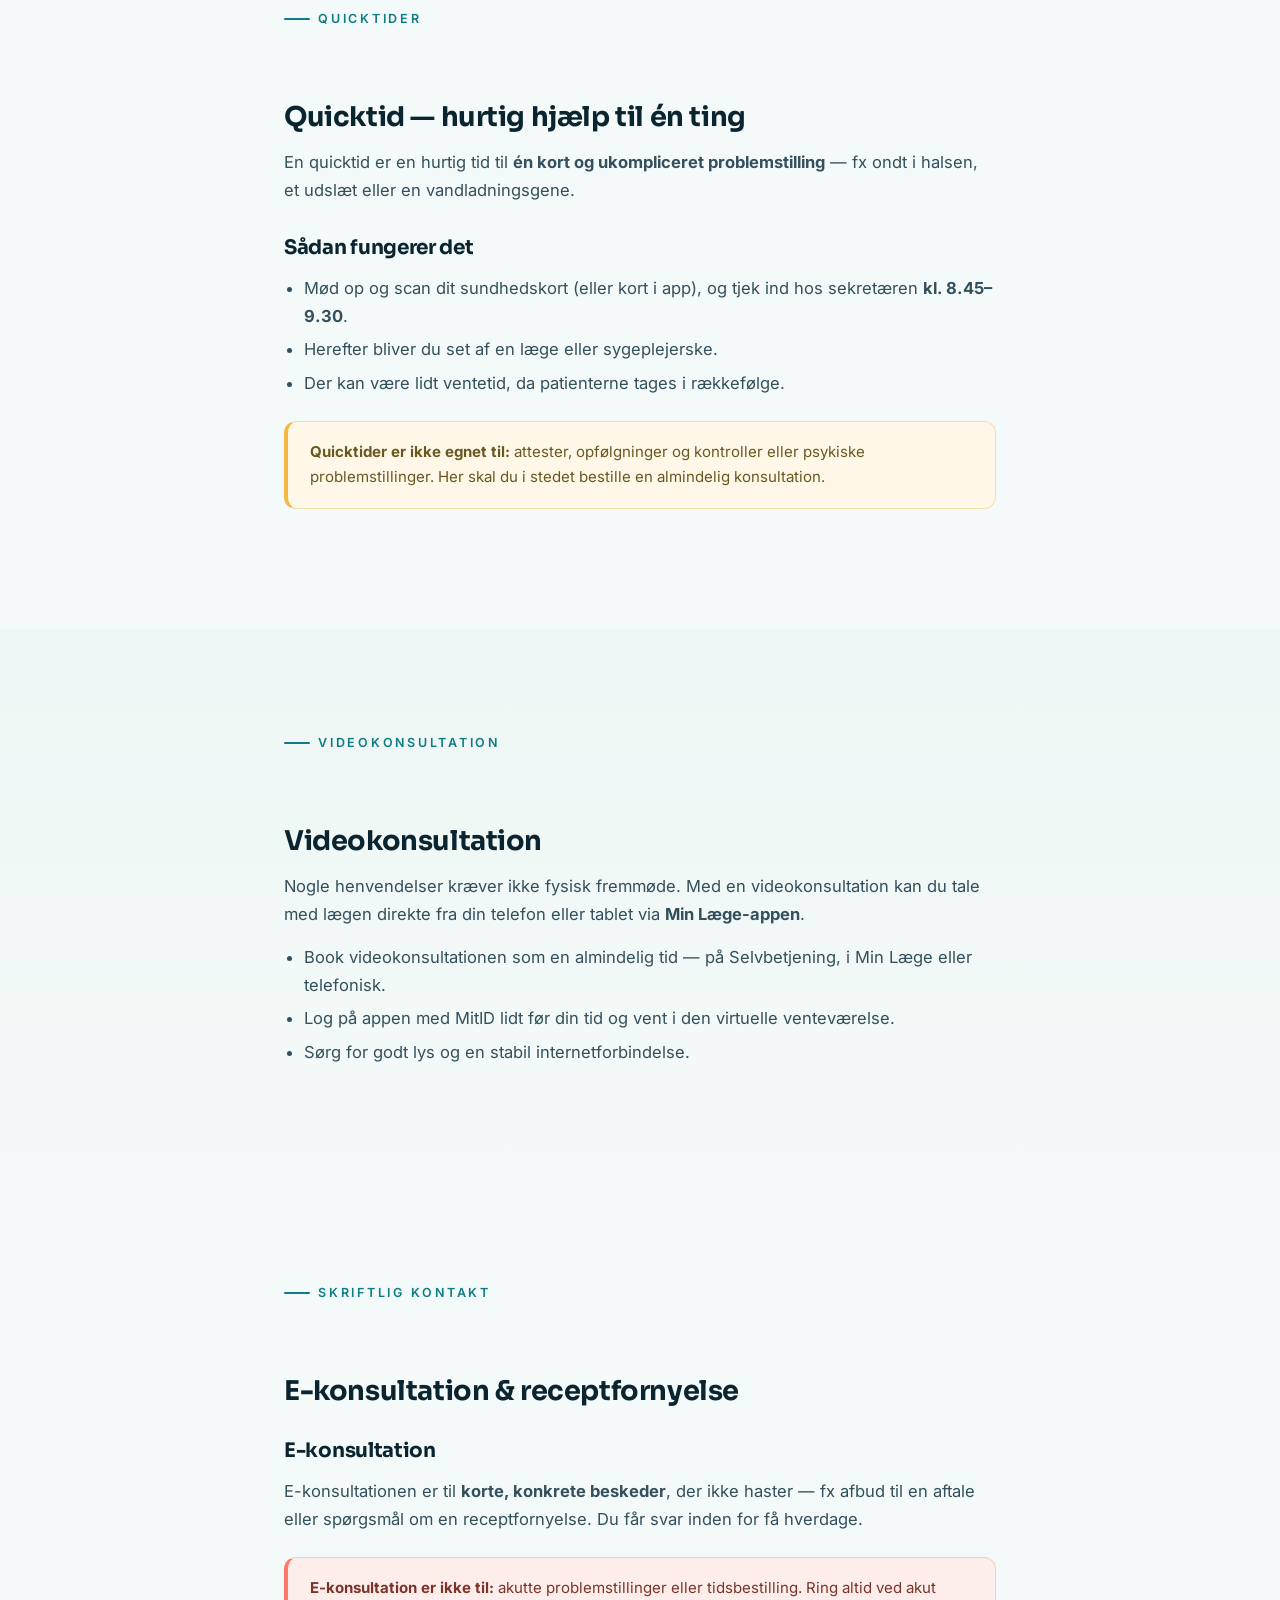
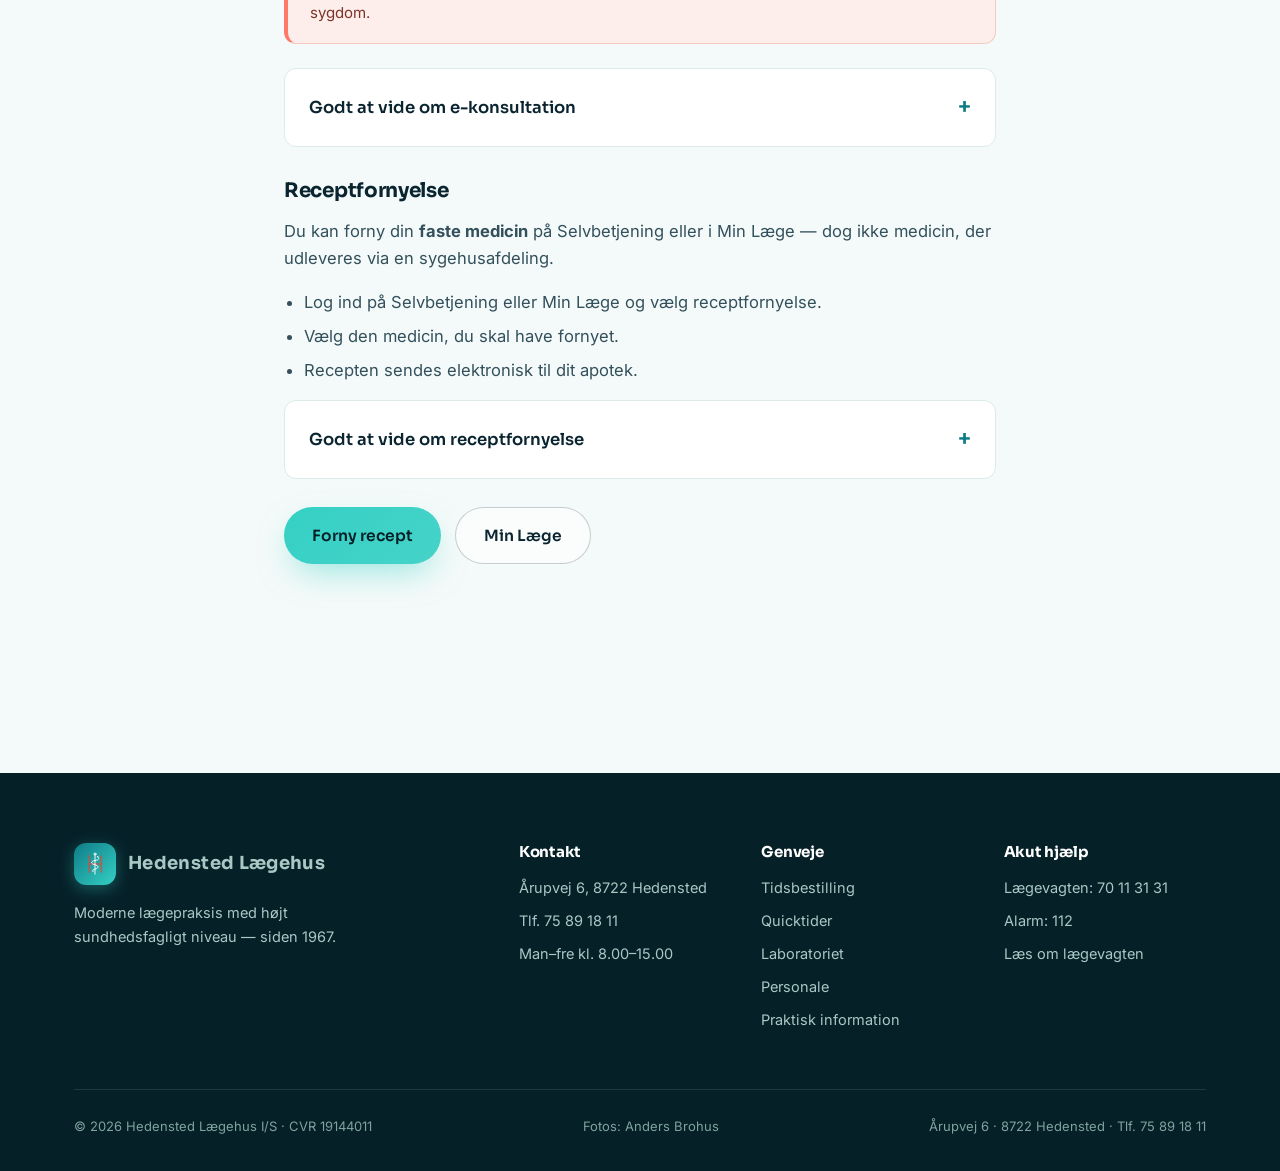
==== commit 730bcd4c: "Revert "Konsultation: rødt hjerte på apparatets display banker 60/min" This reverts commit b0d4a309c" ====
--- a/konsultation.html
+++ b/konsultation.html
@@ -46,11 +46,6 @@
   <main id="main">
 
     <section class="hero hero-sub hero-deep hero-tryk">
-      <!-- Rødt hjerte lagt præcis oven på fotoets display-hjerte;
-           positioneres af scriptet nederst og banker 60 slag/min -->
-      <span class="tryk-hjerte" aria-hidden="true">
-        <svg viewBox="0 0 24 22"><path d="M12 21 C5 15.5 1.5 11.5 1.5 7.3 C1.5 3.9 4.1 1.5 7.1 1.5 C9 1.5 10.9 2.5 12 4.3 C13.1 2.5 15 1.5 16.9 1.5 C19.9 1.5 22.5 3.9 22.5 7.3 C22.5 11.5 19 15.5 12 21 Z" fill="#e0524a"/></svg>
-      </span>
       <div class="wrap">
         <div class="hero-content">
           <span class="eyebrow">Konsultation</span>
@@ -266,41 +261,5 @@
 
   <script src="js/data.js" defer></script>
   <script src="js/main.js" defer></script>
-  <script>
-    // Placér det røde hjerte oven på fotoets display-hjerte.
-    // Gengiver baggrundens egen skalering (cover / 165% auto), så
-    // hjertet følger med ved alle skærmstørrelser.
-    (function () {
-      var hj = document.querySelector(".tryk-hjerte");
-      var hero = document.querySelector(".hero-tryk");
-      if (!hj || !hero) return;
-      var IW = 1976, IH = 796;      // fotoets pixelmål
-      var HX = 1528, HY = 427;      // hjertets centrum i fotoet
-      function plads() {
-        var w = hero.clientWidth, h = hero.clientHeight, s, left, top;
-        if (w > 760) {              // desktop: cover, right -140px center
-          s = Math.max(w / IW, h / IH);
-          left = w + 140 - IW * s;
-          top = (h - IH * s) / 2;
-        } else {                    // mobil: 165% auto, right bottom
-          s = (1.65 * w) / IW;
-          left = w - IW * s;
-          top = h - IH * s;
-        }
-        var size = 26 * s;          // lidt større end fotoets eget hjerte, så det dækkes helt
-        hj.style.width = size + "px";
-        hj.style.height = size + "px";
-        hj.style.left = (left + HX * s - size / 2) + "px";
-        hj.style.top = (top + HY * s - size / 2) + "px";
-        hj.style.display = "block";
-      }
-      window.addEventListener("resize", plads);
-      // Kør igen når webfonte og billeder er på plads — heroens højde
-      // (og dermed fotoets bund-forankring) kan ændre sig undervejs
-      window.addEventListener("load", plads);
-      if (document.fonts && document.fonts.ready) document.fonts.ready.then(plads);
-      plads();
-    })();
-  </script>
 </body>
 </html>
--- a/css/style.css
+++ b/css/style.css
@@ -295,29 +295,6 @@
 /* Kortere bund-fade, så apparatet ikke vaskes hvidt ud i bunden */
 .hero.hero-sub.hero-tryk::after {
   background: linear-gradient(180deg, rgba(4, 26, 33, 0.3) 0%, transparent 28%, transparent 82%, rgba(244, 250, 249, 0.9) 100%);
-}
-/* Rødt hjerte på apparatets display — banker 60 slag/min.
-   Positioneres af scriptet i konsultation.html; skjult uden JS. */
-.tryk-hjerte {
-  position: absolute; z-index: 3; display: none; pointer-events: none;
-  transform: rotate(-8deg); /* følger displayets lette hældning */
-}
-.tryk-hjerte svg {
-  width: 100%; height: 100%; display: block;
-  filter: drop-shadow(0 0 5px rgba(224, 82, 74, 0.6));
-  transform-origin: 50% 55%;
-  animation: tryk-puls 1s ease-in-out infinite;
-}
-@keyframes tryk-puls {
-  0%   { transform: scale(1); }
-  12%  { transform: scale(1.3); }
-  24%  { transform: scale(0.95); }
-  34%  { transform: scale(1.15); }
-  50%  { transform: scale(1); }
-  100% { transform: scale(1); }
-}
-@media (prefers-reduced-motion: reduce) {
-  .tryk-hjerte svg { animation: none; }
 }
 @media (max-width: 760px) {
   /* Mobil: apparatet lægges i bunden under teksten (ubeskåret bredde),
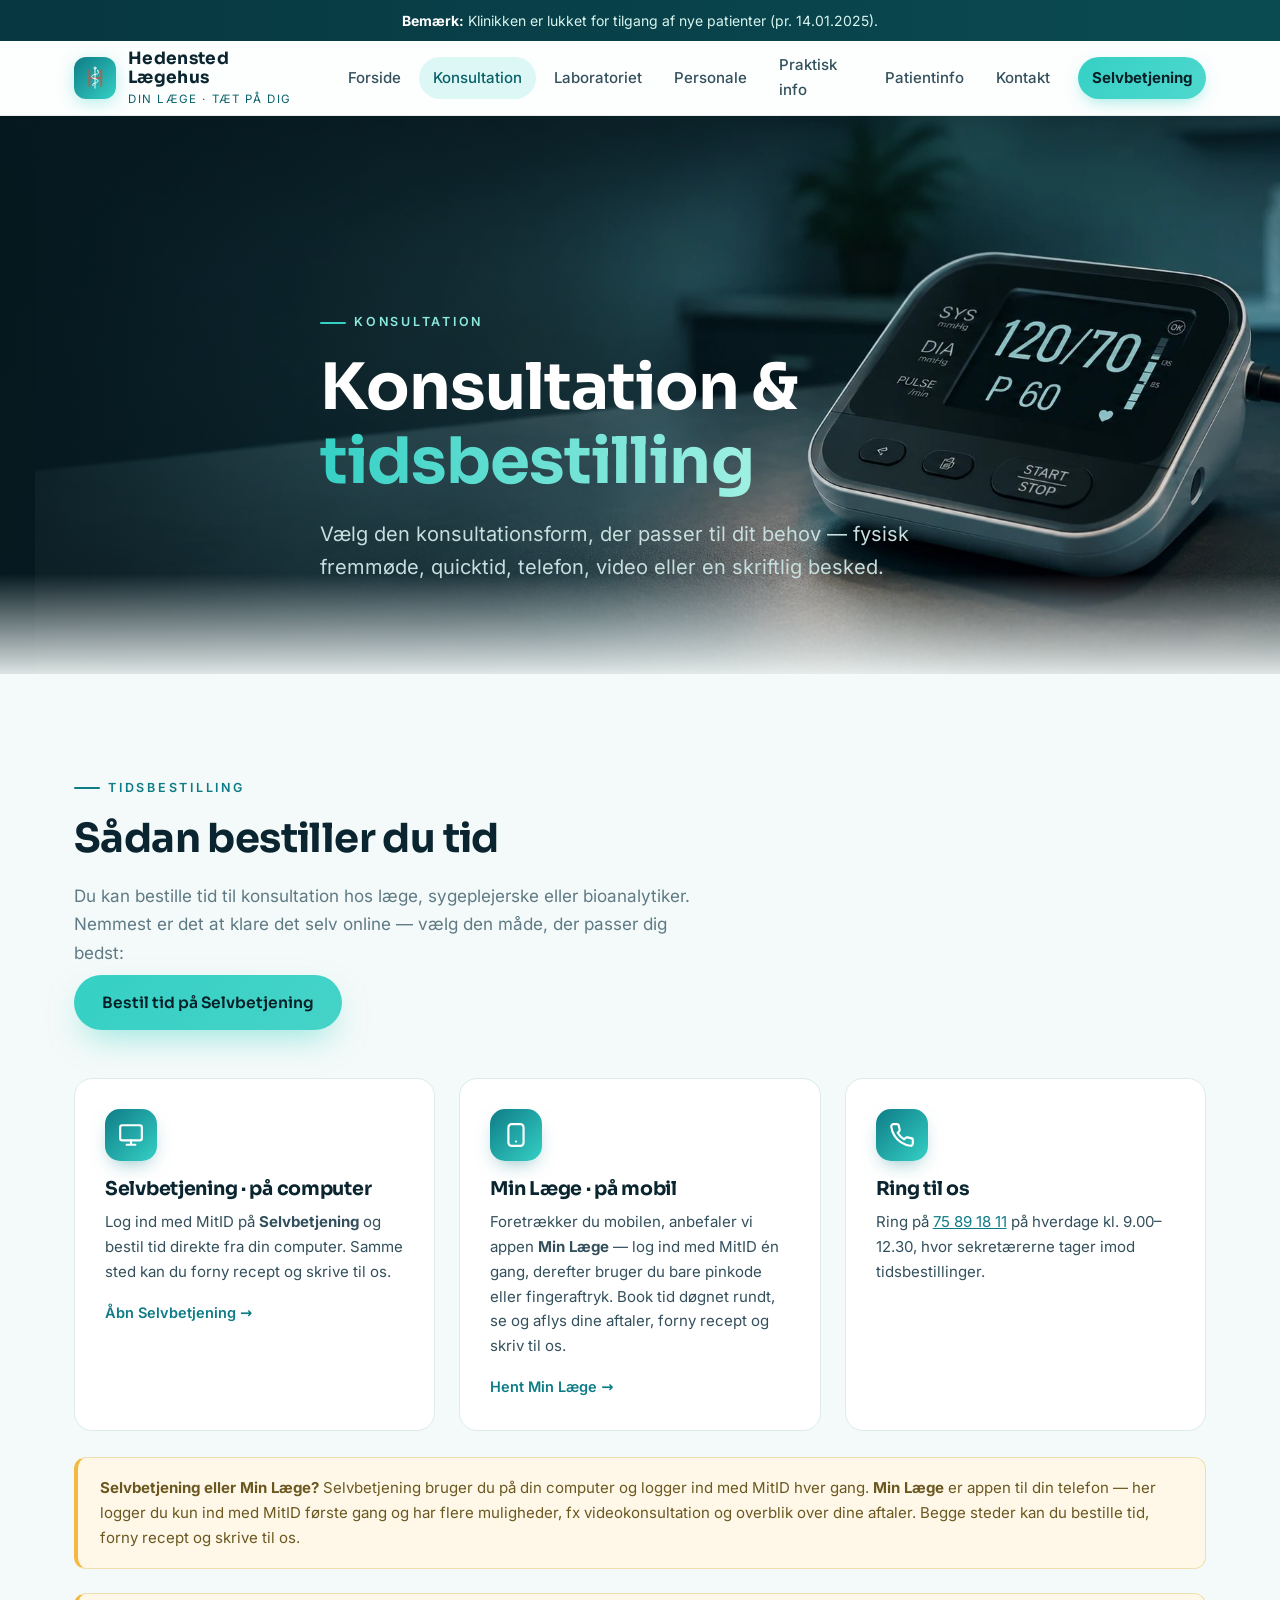
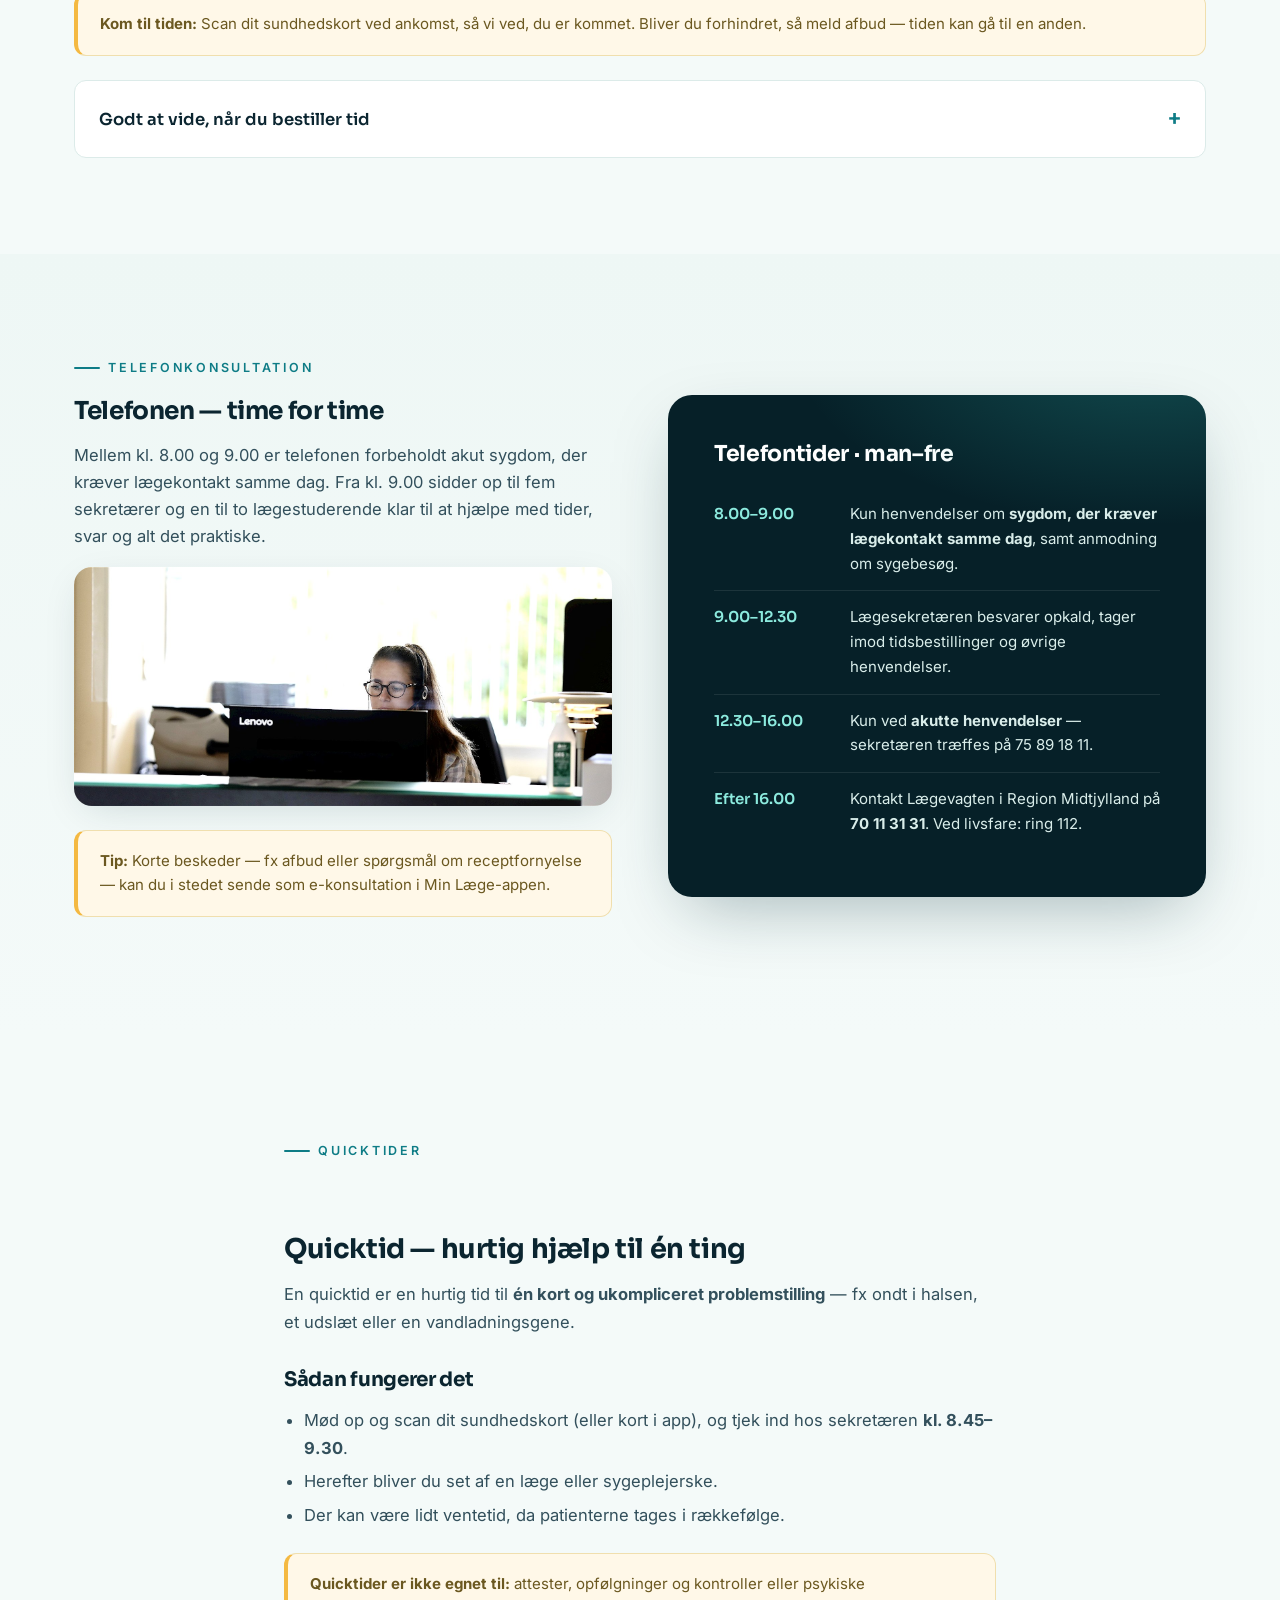
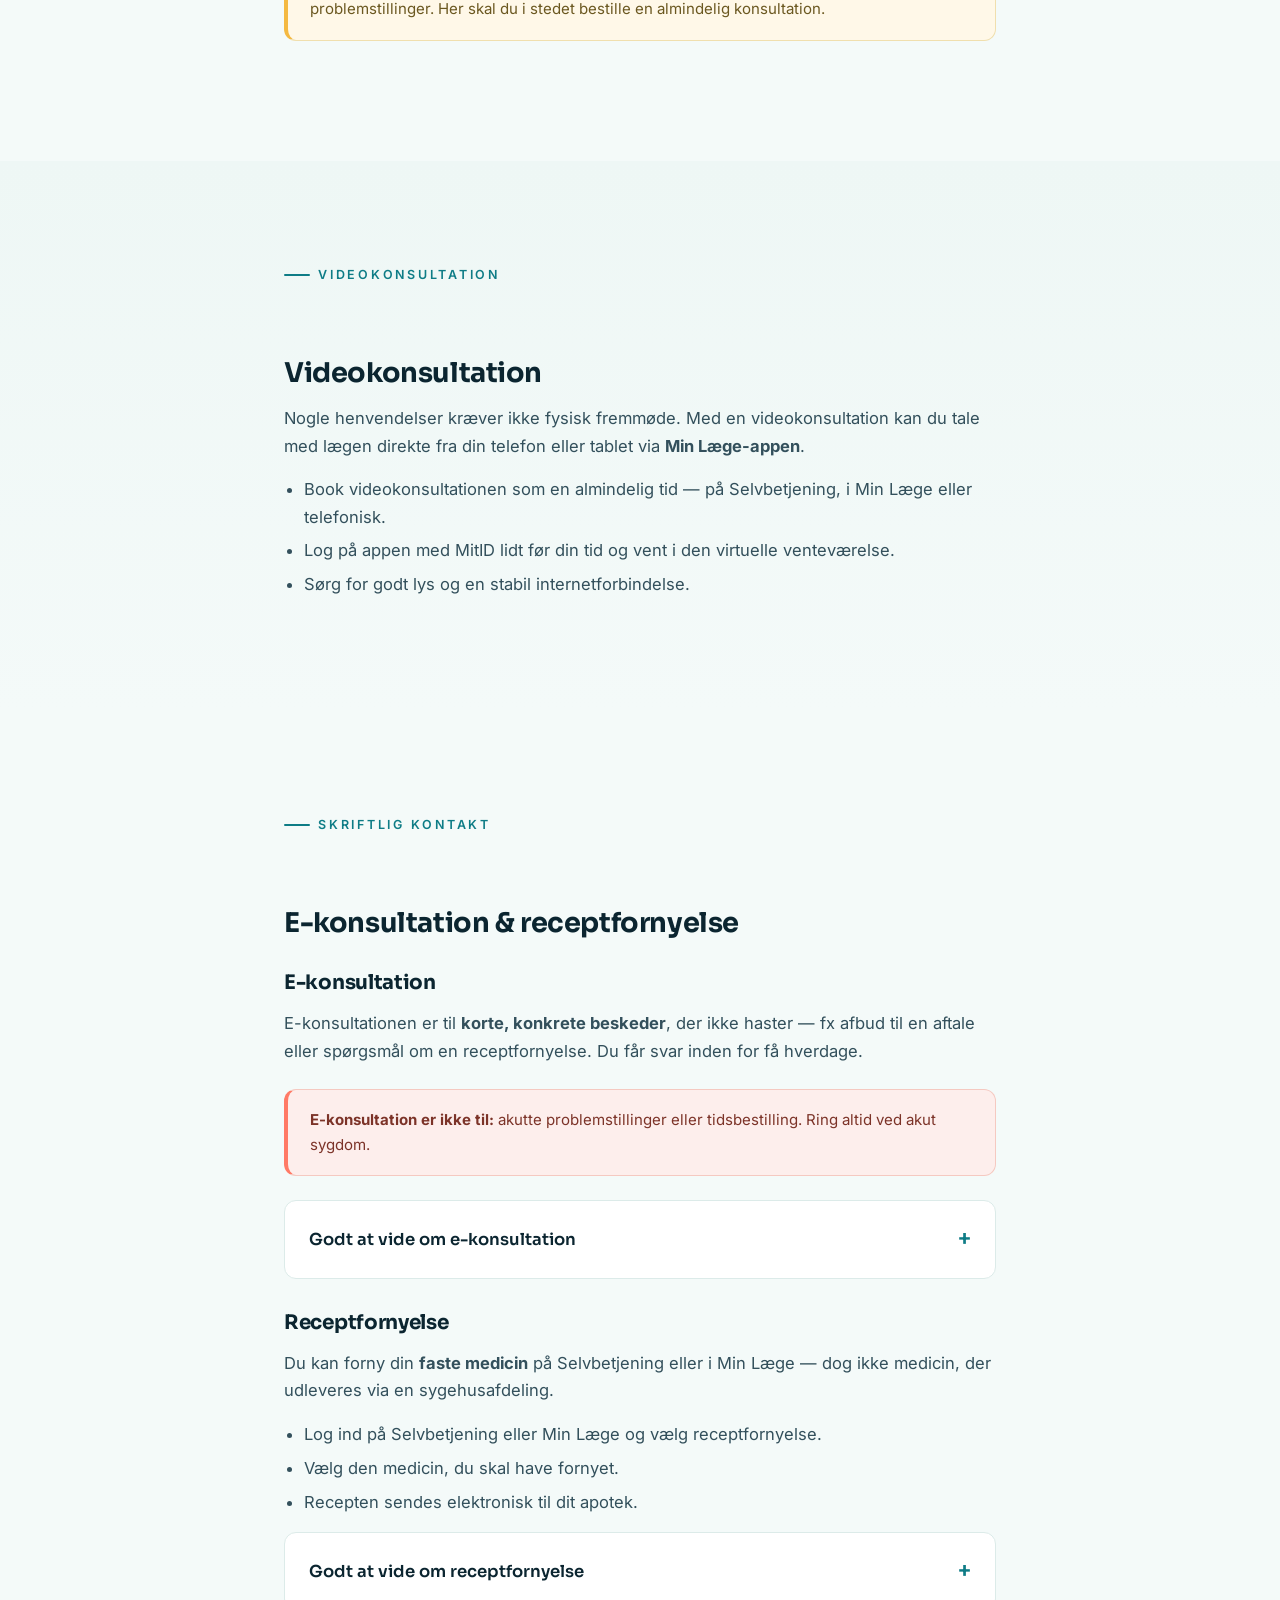
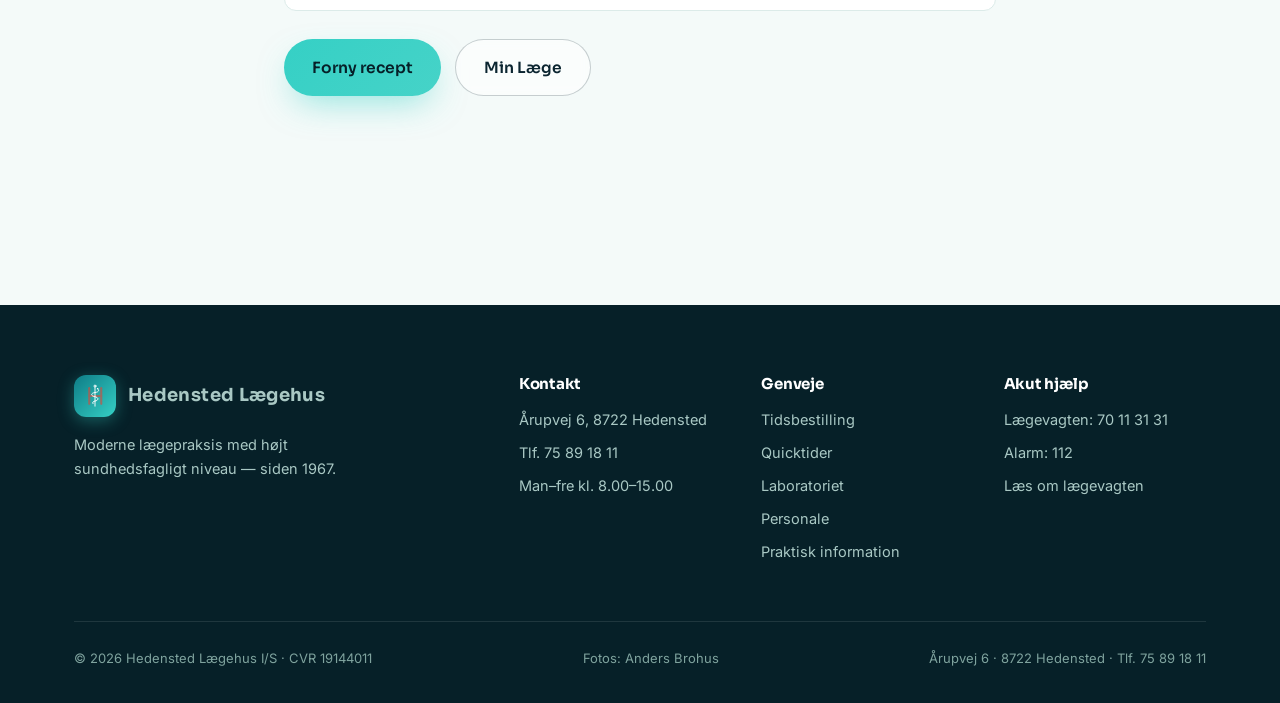
==== commit 241048c5: "Forside: barnet træder tydeligere frem; konsultations-bånd fjernet Den hvide toning er lettet yderst" ====
--- a/konsultation.html
+++ b/konsultation.html
@@ -55,10 +55,6 @@
       </div>
     </section>
 
-    <div class="wrap photo-pull">
-      <img class="photo-card photo-band reveal" src="assets/fotos/konsultation.jpg" alt="Læge måler et barns højde i konsultationen" width="1419" height="752" loading="lazy">
-    </div>
-
     <section class="section" id="tidsbestilling">
       <div class="wrap">
         <div class="section-head reveal">
--- a/css/style.css
+++ b/css/style.css
@@ -239,46 +239,29 @@
 .hero.hero-deep .scroll-hint { color: rgba(255,255,255,0.55); }
 .hero.hero-deep .scroll-hint::after { background: linear-gradient(180deg, var(--mint), transparent); }
 
-/* Foto-hero: roligt stilbillede i stedet for 3D-animation.
-   Mørkt venstre-skær sikrer tekstlæsbarhed oven på billedet. */
+/* Foto-hero: lyst stilbillede (dreng måles i konsultationen) med
+   hvidt venstre-skær, så den mørke tekst står læsbart ovenpå */
 .hero.hero-photo {
   background:
-    linear-gradient(90deg, rgba(4, 22, 28, 0.78) 0%, rgba(4, 22, 28, 0.35) 42%, rgba(4, 22, 28, 0) 68%),
-    url("../assets/hero-stetoskop.jpg") 72% center / cover no-repeat,
-    linear-gradient(168deg, #051d24 0%, #072a33 100%);
-}
-/* Løft teksten og hold manchetten smallere, så den ikke rammer
-   den lyse stålklokke nederst til højre */
+    linear-gradient(90deg, rgba(251, 253, 253, 0.55) 0%, rgba(250, 253, 253, 0.8) 26%, rgba(250, 253, 253, 0.78) 50%, rgba(249, 252, 252, 0.22) 78%, rgba(249, 252, 252, 0.05) 100%),
+    url("../assets/fotos/konsultation.jpg") center 28% / cover no-repeat,
+    linear-gradient(168deg, #fbfdfd 0%, #eef8f4 100%);
+}
 .hero.hero-photo .hero-content { padding: 60px 0 220px; max-width: 700px; }
 .hero.hero-photo h1 { font-size: clamp(2.2rem, 4.6vw, 3.5rem); }
 .hero.hero-photo p.lede { max-width: 46ch; }
 @media (max-width: 760px) {
-  /* Bred mobil/lille tablet: knapperne står på én række, og klokken
-     står frit til højre for dem; slangen snor sig bag teksten */
+  /* Mobil: teksten øverst i sit eget lyse felt, hele fotoet som
+     ubeskåret bånd i bunden — løftet fri af Telefontider-kortet */
   .hero.hero-photo {
     background:
-      linear-gradient(180deg, rgba(5, 29, 36, 0.96) 0%, rgba(6, 35, 43, 0.9) 36%, rgba(6, 35, 43, 0.5) 50%, rgba(6, 35, 43, 0) 62%),
-      linear-gradient(180deg, rgba(6, 32, 40, 0) calc(100% - 300px), rgba(6, 32, 40, 0.85) calc(100% - 235px), #062028 calc(100% - 218px)),
-      url("../assets/hero-stetoskop.jpg") right -20px bottom 220px / min(160%, 660px) auto no-repeat,
-      linear-gradient(168deg, #051d24 0%, #072a33 100%);
+      linear-gradient(180deg, rgba(251, 253, 253, 0.97) 0%, rgba(250, 253, 253, 0.92) 46%, rgba(250, 253, 253, 0.45) 62%, rgba(250, 253, 253, 0) 78%),
+      url("../assets/fotos/konsultation.jpg") center bottom 84px / 100% auto no-repeat,
+      linear-gradient(168deg, #fbfdfd 0%, #eef8f4 100%);
   }
-  .hero.hero-photo .hero-content { padding: 80px 0 150px; }
+  .hero.hero-photo .hero-content { padding: 70px 0 300px; }
   /* Scroll-pilen er overflødig på touch og kolliderede med hjælpeteksten */
   .hero .scroll-hint { display: none; }
-}
-@media (max-width: 640px) {
-  /* Smal mobil: knapperne stables og skubbes ned, så stetoskopet står
-     helt frit mellem brødteksten og knapperne; mørk toning øverst
-     sikrer læsbarhed, og bund-faden skjuler fotoets nederste kant */
-  .hero.hero-photo {
-    background:
-      linear-gradient(180deg, rgba(5, 29, 36, 0.96) 0%, rgba(6, 35, 43, 0.9) 30%, rgba(6, 35, 43, 0.5) 42%, rgba(6, 35, 43, 0) 52%),
-      linear-gradient(180deg, rgba(6, 32, 40, 0) calc(100% - 448px), rgba(6, 32, 40, 0.85) calc(100% - 383px), #062028 calc(100% - 368px)),
-      url("../assets/hero-stetoskop.jpg") right -20px bottom 370px / min(160%, 660px) auto no-repeat,
-      linear-gradient(168deg, #051d24 0%, #072a33 100%);
-  }
-  /* Knapperne stables altid her, så klokken har et fast, frit felt */
-  .hero.hero-photo .hero-actions { margin-top: 178px; flex-direction: column; align-items: flex-start; }
 }
 .hero.hero-sub.hero-lab { min-height: 62vh; }
 /* Foto-hero med blodtryksmåler (konsultationssiden): apparatet står i
@@ -290,8 +273,6 @@
     url("../assets/fotos/blodtryksmaaler.jpg") right -140px center / cover no-repeat,
     linear-gradient(168deg, #051d24 0%, #072a33 100%);
 }
-/* Billedbåndet under heroen må ikke trækkes op over apparatet */
-.hero.hero-sub.hero-tryk + .photo-pull { margin-top: 28px; }
 /* Kortere bund-fade, så apparatet ikke vaskes hvidt ud i bunden */
 .hero.hero-sub.hero-tryk::after {
   background: linear-gradient(180deg, rgba(4, 26, 33, 0.3) 0%, transparent 28%, transparent 82%, rgba(244, 250, 249, 0.9) 100%);
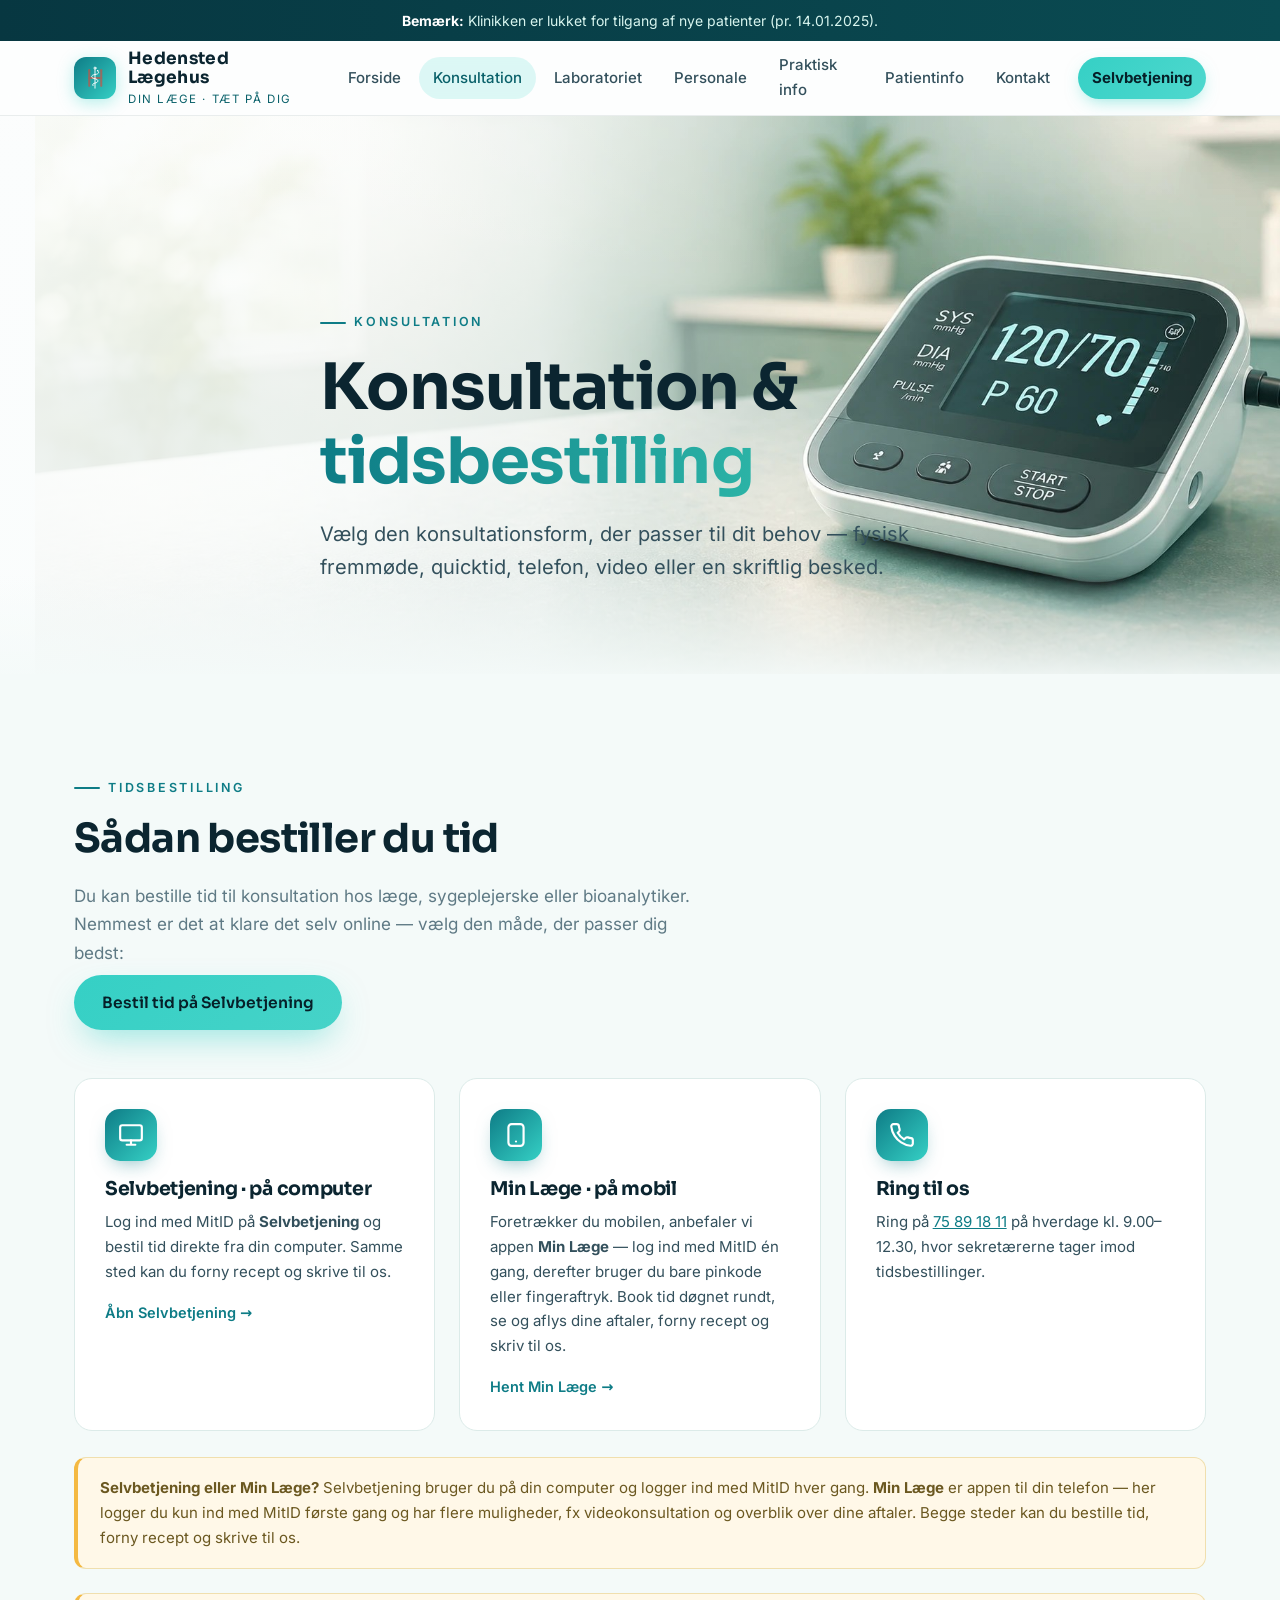
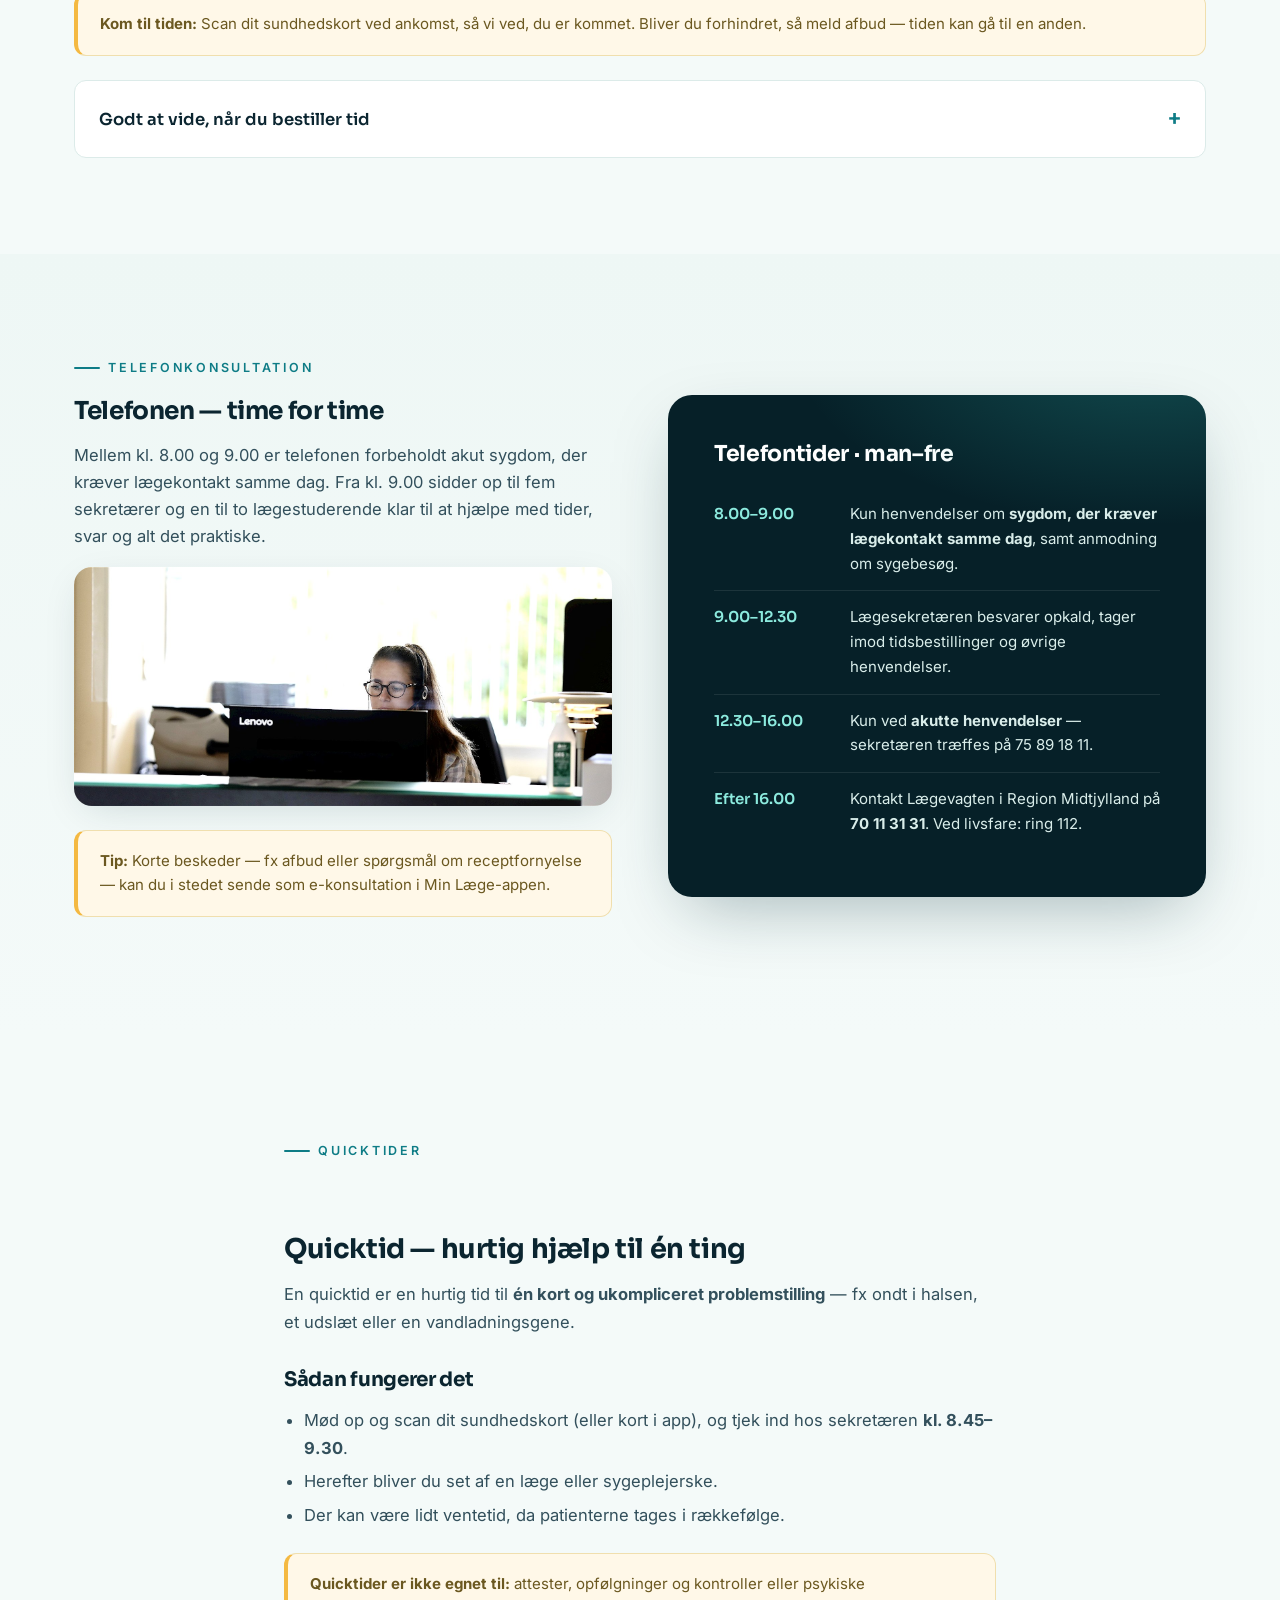
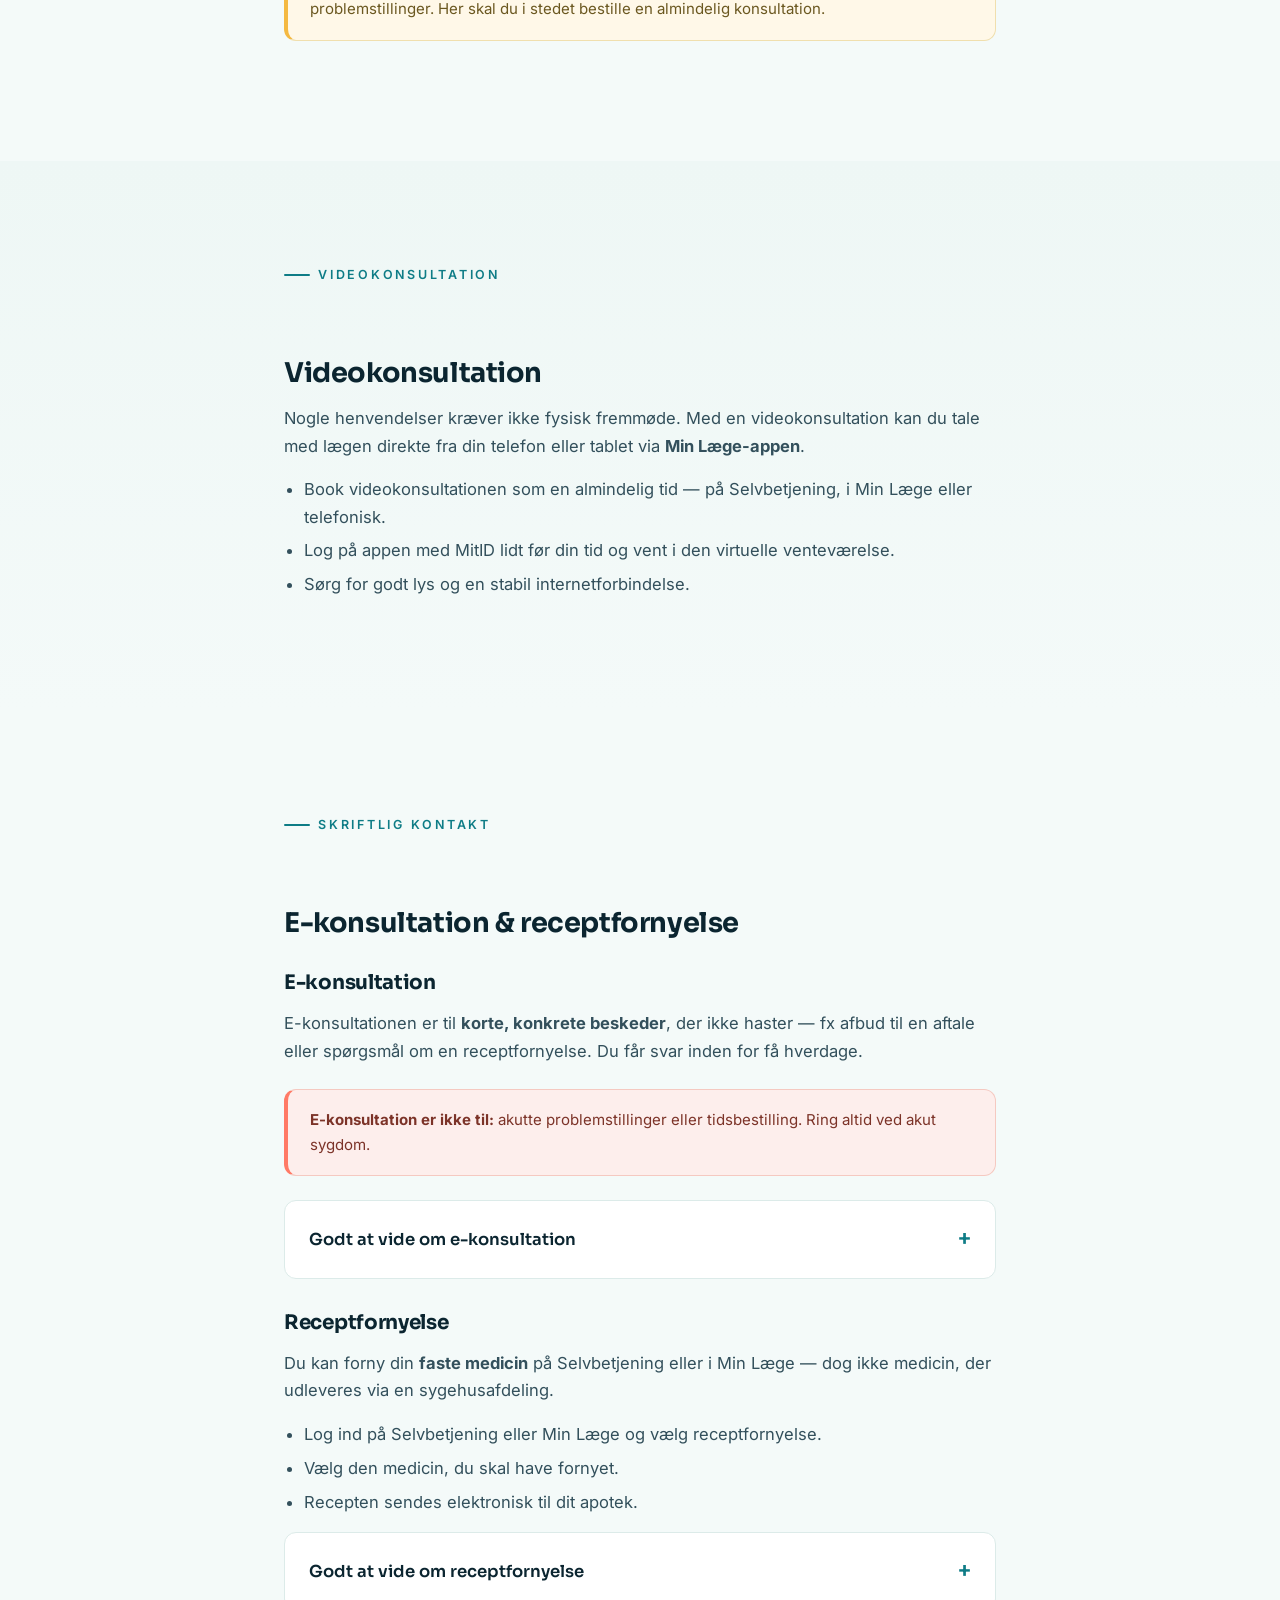
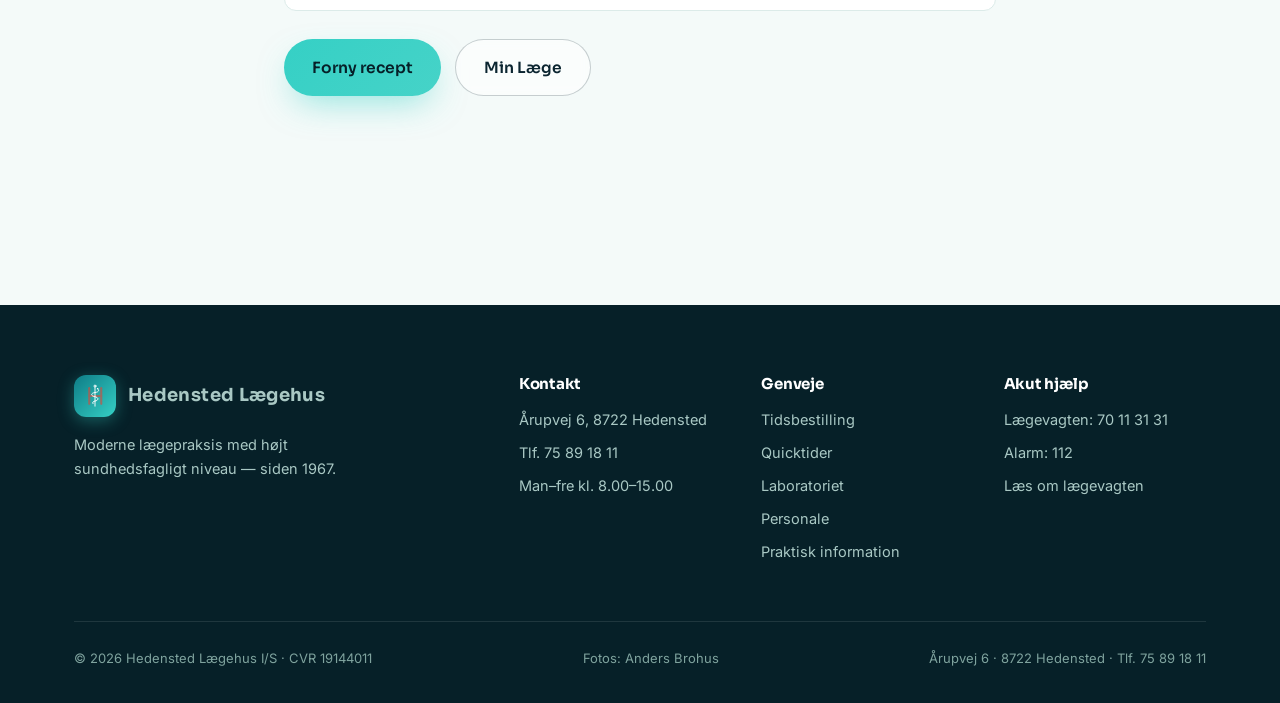
==== commit 860097fe: "Konsultation: lyst udtryk på blodtryksmåler-heroen Nyt lysere foto af apparatet, og heroen er skifte" ====
--- a/konsultation.html
+++ b/konsultation.html
@@ -45,7 +45,7 @@
 
   <main id="main">
 
-    <section class="hero hero-sub hero-deep hero-tryk">
+    <section class="hero hero-sub hero-tryk">
       <div class="wrap">
         <div class="hero-content">
           <span class="eyebrow">Konsultation</span>
--- a/css/style.css
+++ b/css/style.css
@@ -244,12 +244,16 @@
 .hero.hero-photo {
   background:
     linear-gradient(90deg, rgba(251, 253, 253, 0.55) 0%, rgba(250, 253, 253, 0.8) 26%, rgba(250, 253, 253, 0.78) 50%, rgba(249, 252, 252, 0.22) 78%, rgba(249, 252, 252, 0.05) 100%),
-    url("../assets/fotos/konsultation.jpg") center 28% / cover no-repeat,
+    url("../assets/fotos/konsultation.jpg") center 62% / cover no-repeat,
     linear-gradient(168deg, #fbfdfd 0%, #eef8f4 100%);
 }
 .hero.hero-photo .hero-content { padding: 60px 0 220px; max-width: 700px; }
 .hero.hero-photo h1 { font-size: clamp(2.2rem, 4.6vw, 3.5rem); }
 .hero.hero-photo p.lede { max-width: 46ch; }
+/* Knapperne skubbes lidt ned, så drengens hage står fri af "Bestil tid" */
+@media (min-width: 761px) {
+  .hero.hero-photo .hero-actions { margin-top: 84px; }
+}
 @media (max-width: 760px) {
   /* Mobil: teksten øverst i sit eget lyse felt, hele fotoet som
      ubeskåret bånd i bunden — løftet fri af Telefontider-kortet */
@@ -264,28 +268,28 @@
   .hero .scroll-hint { display: none; }
 }
 .hero.hero-sub.hero-lab { min-height: 62vh; }
-/* Foto-hero med blodtryksmåler (konsultationssiden): apparatet står i
-   højre side af fotoet, så teksten får et mørkt venstre-skær */
+/* Foto-hero med blodtryksmåler (konsultationssiden): lyst udtryk —
+   apparatet står i højre side, og teksten får et hvidt venstre-skær */
 .hero.hero-sub.hero-tryk {
   min-height: 62vh;
   background:
-    linear-gradient(90deg, rgba(4, 22, 28, 0.82) 0%, rgba(4, 22, 28, 0.42) 42%, rgba(4, 22, 28, 0) 66%),
+    linear-gradient(90deg, rgba(251, 253, 253, 0.92) 0%, rgba(250, 253, 253, 0.72) 42%, rgba(249, 252, 252, 0.12) 66%, rgba(249, 252, 252, 0) 100%),
     url("../assets/fotos/blodtryksmaaler.jpg") right -140px center / cover no-repeat,
-    linear-gradient(168deg, #051d24 0%, #072a33 100%);
-}
-/* Kortere bund-fade, så apparatet ikke vaskes hvidt ud i bunden */
+    linear-gradient(168deg, #fbfdfd 0%, #eef8f4 100%);
+}
+/* Kortere bund-fade, så apparatet ikke vaskes ud i bunden */
 .hero.hero-sub.hero-tryk::after {
-  background: linear-gradient(180deg, rgba(4, 26, 33, 0.3) 0%, transparent 28%, transparent 82%, rgba(244, 250, 249, 0.9) 100%);
+  background: linear-gradient(180deg, rgba(255, 255, 255, 0.15) 0%, transparent 28%, transparent 82%, rgba(244, 250, 249, 0.9) 100%);
 }
 @media (max-width: 760px) {
   /* Mobil: apparatet lægges i bunden under teksten (ubeskåret bredde),
-     mørk toning øverst glider ned i fotoets egen mørke baggrund;
+     lys toning øverst glider ned i fotoets egen lyse baggrund;
      teksten løftes fri af apparatet med ekstra bund-luft */
   .hero.hero-sub.hero-tryk {
     background:
-      linear-gradient(180deg, rgba(5, 29, 36, 0.94) 0%, rgba(6, 35, 43, 0.85) 38%, rgba(6, 35, 43, 0.35) 52%, rgba(6, 35, 43, 0) 68%),
+      linear-gradient(180deg, rgba(251, 253, 253, 0.96) 0%, rgba(250, 253, 253, 0.88) 38%, rgba(250, 253, 253, 0.4) 52%, rgba(250, 253, 253, 0) 68%),
       url("../assets/fotos/blodtryksmaaler.jpg") right bottom / 165% auto no-repeat,
-      linear-gradient(168deg, #051d24 0%, #072a33 100%);
+      linear-gradient(168deg, #fbfdfd 0%, #eef8f4 100%);
   }
   .hero.hero-sub.hero-tryk .hero-content { padding-bottom: 235px; }
 }
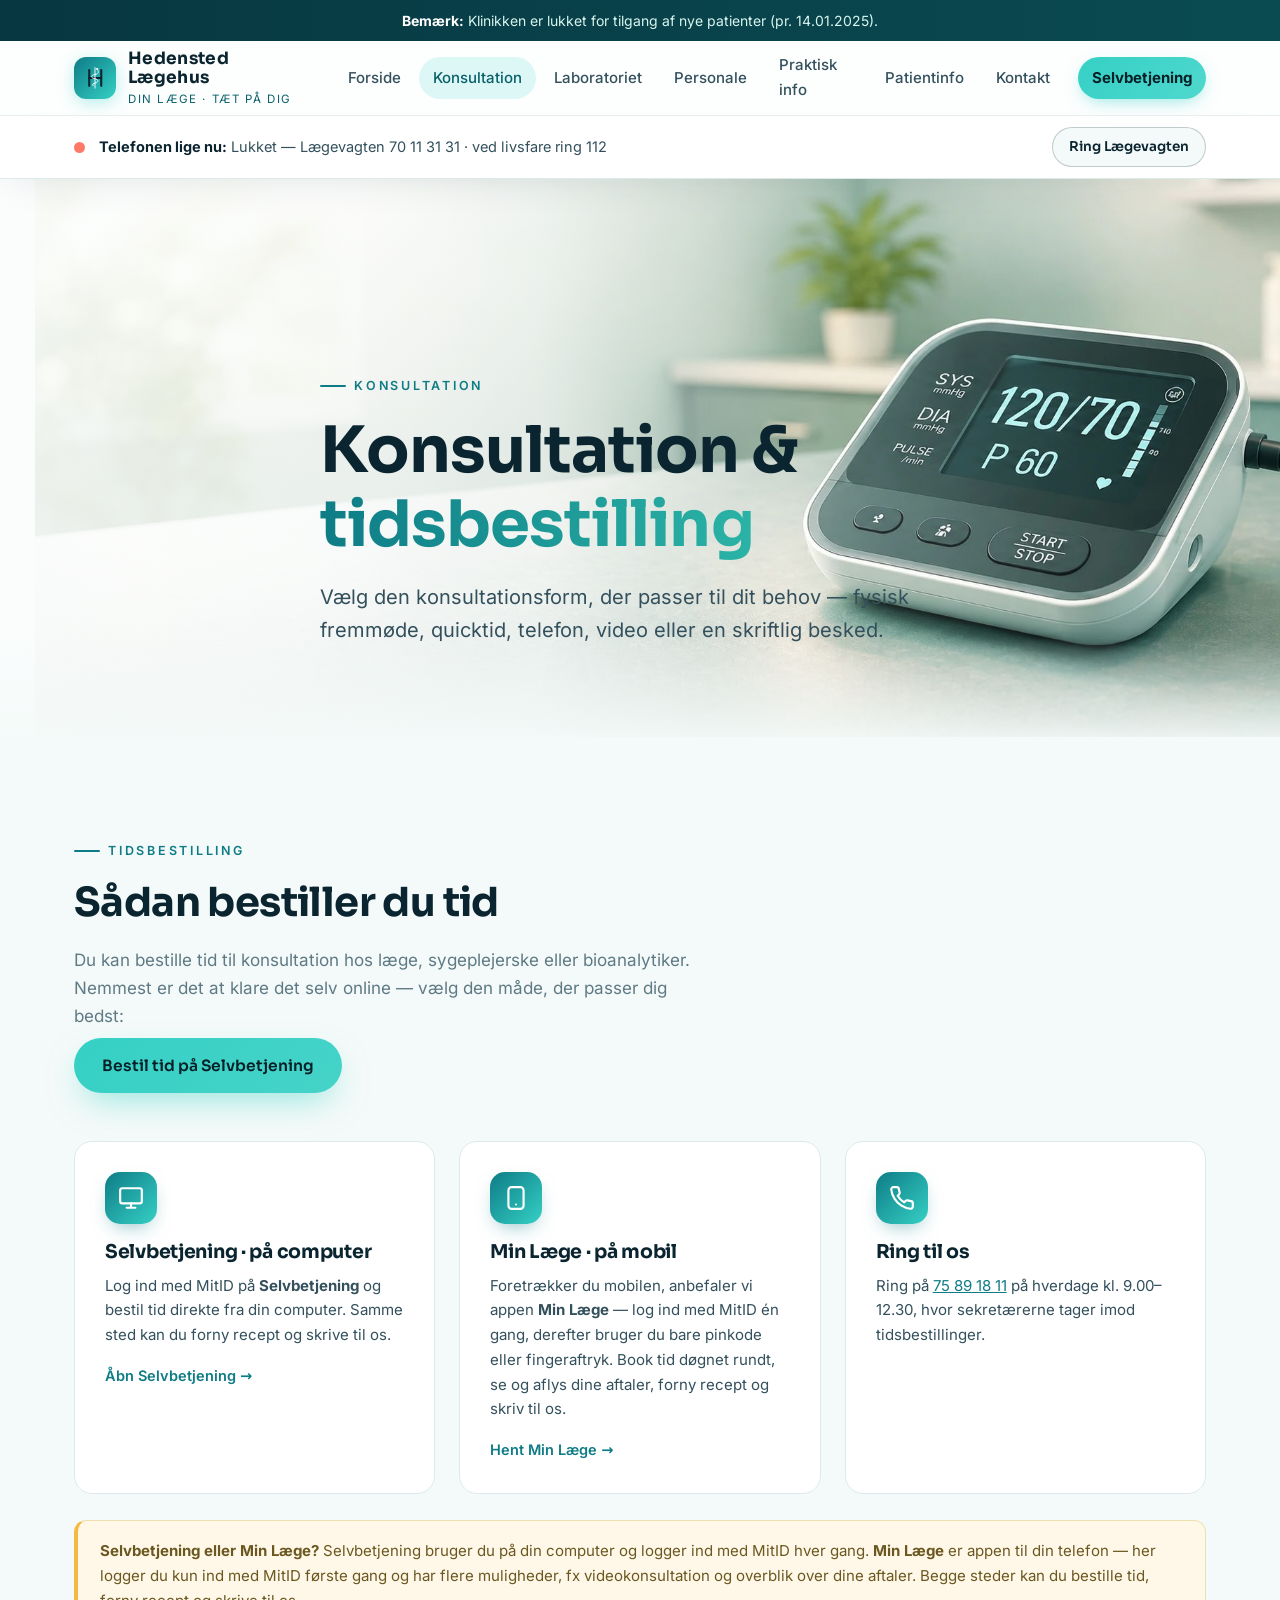
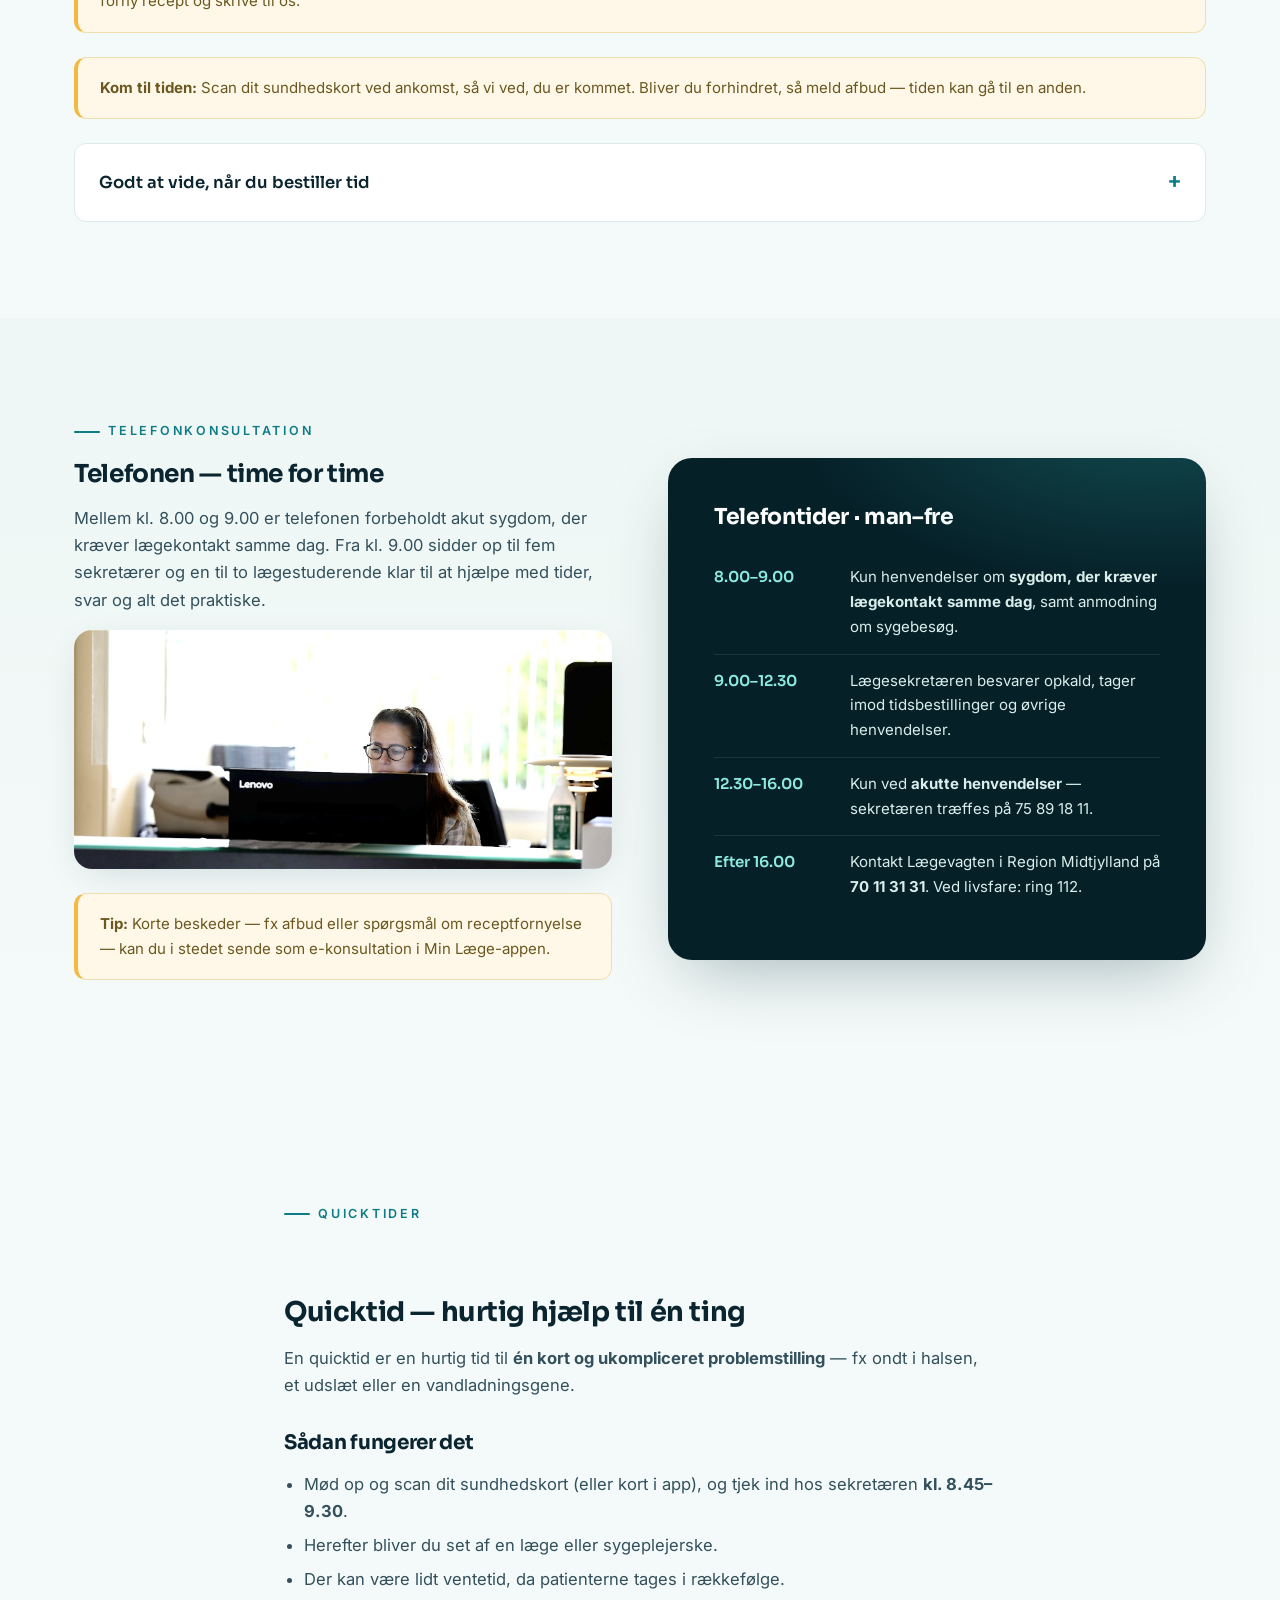
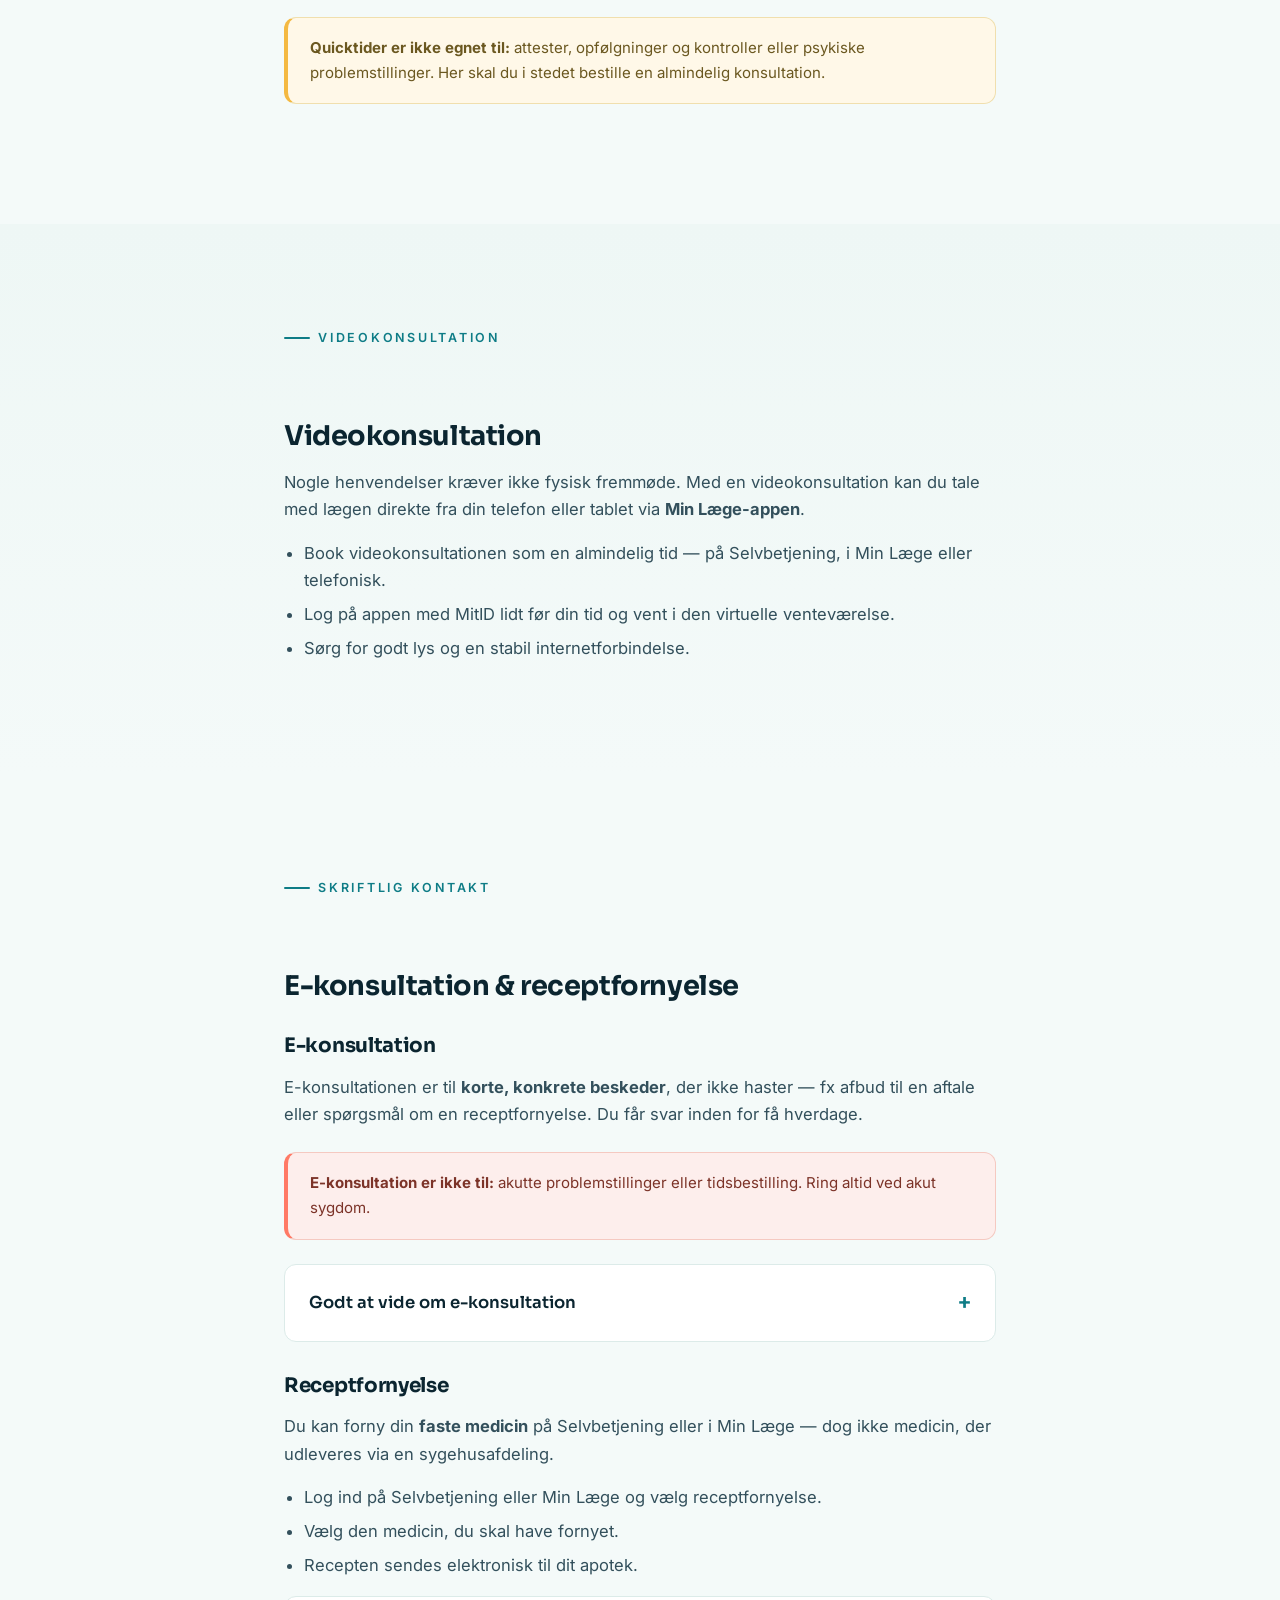
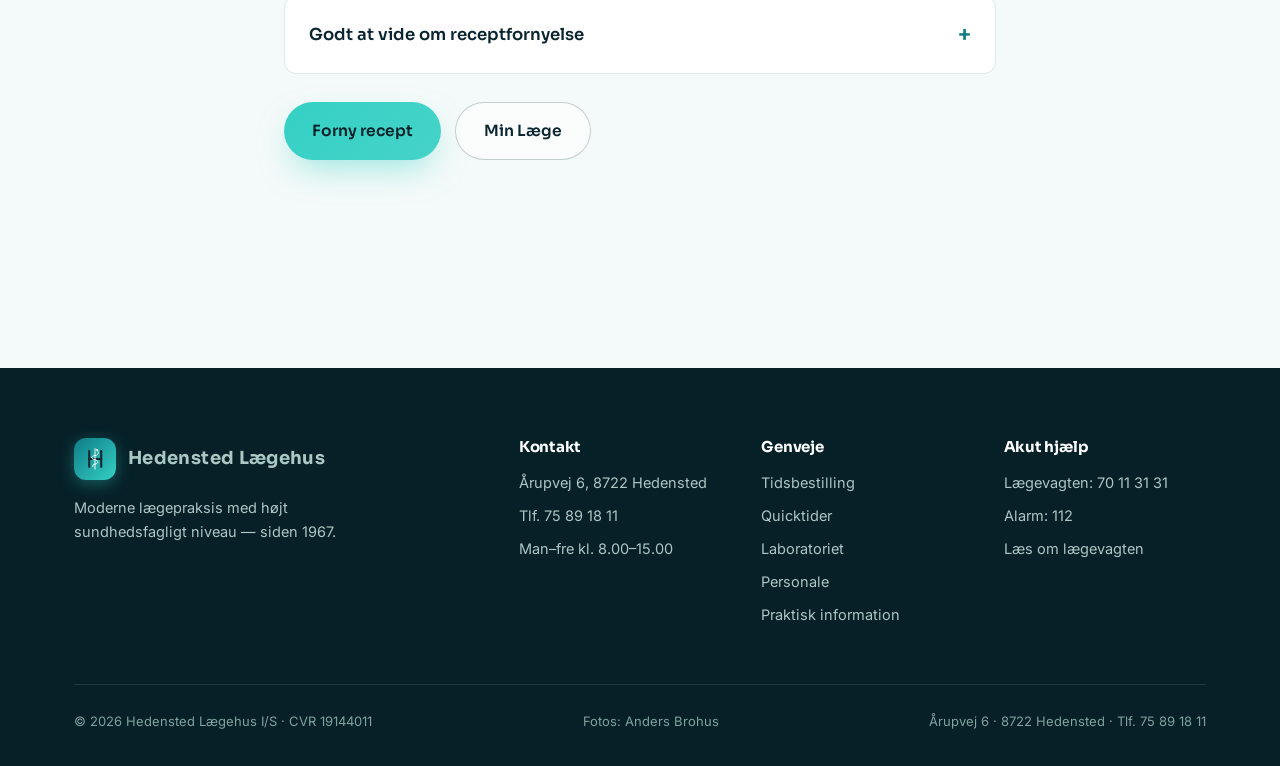
==== commit 20dd566a: "Logo: sort H og slangens hoved som stavens top H-vandmærket er nu i husets blæk-tone med fuld dæknin" ====
--- a/konsultation.html
+++ b/konsultation.html
@@ -20,7 +20,7 @@
     <div class="wrap header-inner">
       <a class="brand" href="index.html">
         <span class="brand-mark" aria-hidden="true">
-          <svg viewBox="0 0 40 52" fill="none" stroke-linecap="round" stroke-linejoin="round"><g stroke="#d24d3e" stroke-width="4.5" opacity="0.65"><path d="M7.5 9 V43"/><path d="M33.5 9 V43"/><path d="M7.5 26 H33.5"/></g><g stroke="#fff" stroke-width="2" transform="translate(8,0)"><circle cx="12" cy="4.5" r="2.2"/><path d="M12 6.7 V48"/><path d="M17.5 10.5 C22 13 20.5 17.5 12 18.5 C4.5 19.4 3 23.5 7 26 C10 27.8 16.5 27.5 18 31 C19.3 34.2 15.5 36.5 12 37 C8.5 37.5 5.5 39.5 7.5 42.5"/><circle cx="17.5" cy="10" r="0.4"/></g></svg>
+          <svg viewBox="0 0 40 52" fill="none" stroke-linecap="round" stroke-linejoin="round"><g stroke="#0b2530" stroke-width="4.5"><path d="M7.5 9 V43"/><path d="M33.5 9 V43"/><path d="M7.5 26 H33.5"/></g><g stroke="#fff" stroke-width="2" transform="translate(8,0)"><path d="M12 3.5 V48"/><path d="M16.6 7.2 C20.8 10.8 20.5 17.5 12 18.5 C4.5 19.4 3 23.5 7 26 C10 27.8 16.5 27.5 18 31 C19.3 34.2 15.5 36.5 12 37 C8.5 37.5 5.5 39.5 7.5 42.5"/><circle cx="16.4" cy="6.4" r="1.3"/><circle cx="16.9" cy="6" r="0.35"/></g></svg>
         </span>
         <span class="brand-text">
           <span class="name">Hedensted Lægehus</span>
@@ -214,7 +214,7 @@
         <div class="footer-brand">
           <a class="brand" href="index.html">
             <span class="brand-mark" aria-hidden="true">
-              <svg viewBox="0 0 40 52" fill="none" stroke-linecap="round" stroke-linejoin="round"><g stroke="#d24d3e" stroke-width="4.5" opacity="0.65"><path d="M7.5 9 V43"/><path d="M33.5 9 V43"/><path d="M7.5 26 H33.5"/></g><g stroke="#fff" stroke-width="2" transform="translate(8,0)"><circle cx="12" cy="4.5" r="2.2"/><path d="M12 6.7 V48"/><path d="M17.5 10.5 C22 13 20.5 17.5 12 18.5 C4.5 19.4 3 23.5 7 26 C10 27.8 16.5 27.5 18 31 C19.3 34.2 15.5 36.5 12 37 C8.5 37.5 5.5 39.5 7.5 42.5"/><circle cx="17.5" cy="10" r="0.4"/></g></svg>
+              <svg viewBox="0 0 40 52" fill="none" stroke-linecap="round" stroke-linejoin="round"><g stroke="#0b2530" stroke-width="4.5"><path d="M7.5 9 V43"/><path d="M33.5 9 V43"/><path d="M7.5 26 H33.5"/></g><g stroke="#fff" stroke-width="2" transform="translate(8,0)"><path d="M12 3.5 V48"/><path d="M16.6 7.2 C20.8 10.8 20.5 17.5 12 18.5 C4.5 19.4 3 23.5 7 26 C10 27.8 16.5 27.5 18 31 C19.3 34.2 15.5 36.5 12 37 C8.5 37.5 5.5 39.5 7.5 42.5"/><circle cx="16.4" cy="6.4" r="1.3"/><circle cx="16.9" cy="6" r="0.35"/></g></svg>
             </span>
             <span class="brand-text"><span class="name">Hedensted Lægehus</span></span>
           </a>
--- a/css/style.css
+++ b/css/style.css
@@ -196,6 +196,41 @@
   .brand-text .tag { display: none; }
 }
 
+/* ---------- Telefonstatus-linje (indsættes af js/main.js) ---------- */
+.tlf-status {
+  background: var(--card);
+  border-bottom: 1px solid var(--line);
+  box-shadow: 0 10px 40px -12px rgba(6, 45, 55, 0.12);
+  position: relative; z-index: 6;
+}
+.tlf-status-inner { display: flex; align-items: center; gap: 14px; padding-top: 11px; padding-bottom: 11px; }
+.tlf-status .dot { width: 11px; height: 11px; border-radius: 999px; flex: none; background: var(--ink-muted); }
+.tlf-status[data-farve="groen"] .dot { background: #22aa6e; animation: tlfPuls 2s infinite; }
+.tlf-status[data-farve="gul"] .dot { background: var(--amber); }
+.tlf-status[data-farve="roed"] .dot { background: var(--coral); }
+@keyframes tlfPuls {
+  0% { box-shadow: 0 0 0 0 rgba(34, 170, 110, 0.35); }
+  70% { box-shadow: 0 0 0 9px rgba(34, 170, 110, 0); }
+  100% { box-shadow: 0 0 0 0 rgba(34, 170, 110, 0); }
+}
+.tlf-status p { margin: 0; font-size: 14.5px; color: var(--ink-soft); }
+.tlf-status strong { color: var(--ink); }
+.tlf-status .tid { color: var(--ink-muted); }
+.tlf-ring {
+  margin-left: auto; flex: none;
+  font-family: var(--font-head); font-weight: 600; font-size: 13.5px;
+  padding: 8px 16px; border-radius: 999px; white-space: nowrap;
+  background: var(--paper); color: var(--ink);
+  border: 1px solid rgba(11, 37, 48, 0.22);
+  text-decoration: none;
+}
+.tlf-ring:hover { background: #eaf5f2; color: var(--ink); }
+@media (max-width: 640px) {
+  .tlf-ring { display: none; } /* nummeret står i teksterne — spar pladsen */
+  .tlf-status p { font-size: 13.5px; }
+  .tlf-status-inner { gap: 10px; }
+}
+
 /* ---------- Hero ---------- */
 .hero {
   position: relative;
@@ -247,12 +282,14 @@
     url("../assets/fotos/konsultation.jpg") center 62% / cover no-repeat,
     linear-gradient(168deg, #fbfdfd 0%, #eef8f4 100%);
 }
+/* Kortere hero: handlingskortene nedenunder skal kunne ses uden scroll */
+.hero.hero-photo { min-height: 64vh; }
 .hero.hero-photo .hero-content { padding: 60px 0 220px; max-width: 700px; }
 .hero.hero-photo h1 { font-size: clamp(2.2rem, 4.6vw, 3.5rem); }
 .hero.hero-photo p.lede { max-width: 46ch; }
-/* Knapperne skubbes lidt ned, så drengens hage står fri af "Bestil tid" */
+/* Eyebrow-linjen rykkes lidt mod højre, væk fra drengen */
 @media (min-width: 761px) {
-  .hero.hero-photo .hero-actions { margin-top: 84px; }
+  .hero.hero-photo .hero-content { margin-left: 56px; }
 }
 @media (max-width: 760px) {
   /* Mobil: teksten øverst i sit eget lyse felt, hele fotoet som
@@ -420,6 +457,52 @@
 .info-card p { margin: 0; font-size: 14.5px; color: var(--ink-soft); }
 .info-card a.more { font-size: 14px; font-weight: 600; text-decoration: none; }
 @media (max-width: 920px) { .info-grid { grid-template-columns: 1fr; } .info-bar { margin-top: -60px; } }
+
+/* Handlingskort på forsiden (forslag A): hele kortet er ét link */
+.task-card {
+  flex-direction: column; gap: 12px;
+  text-decoration: none; color: inherit;
+  transition: transform 0.22s ease, box-shadow 0.22s ease;
+}
+.task-card:hover { transform: translateY(-4px); box-shadow: 0 30px 80px -22px rgba(6, 45, 55, 0.45); }
+.task-card .ico { width: 52px; height: 52px; border-radius: 14px; }
+.task-card h3 { margin: 2px 0 0; font-size: 20px; }
+.task-card p { margin: 0; font-size: 15px; color: var(--ink-soft); }
+.task-card .more { font-weight: 600; font-size: 15px; color: var(--teal); }
+.task-card .more::after { content: " →"; }
+.task-tlf {
+  display: flex; align-items: center; justify-content: center; gap: 10px;
+  margin: 26px 0 0; font-size: 14.5px; color: var(--ink-muted);
+}
+.task-tlf svg { width: 16px; height: 16px; flex: none; }
+.task-tlf a { color: var(--ink-soft); font-weight: 600; }
+
+/* Forsidens "Mød holdet"-række (forslag C) — udfyldes af js/main.js */
+.hold-row { display: flex; justify-content: center; gap: 26px; flex-wrap: wrap; margin: 0 0 36px; }
+.hold-person { display: flex; flex-direction: column; align-items: center; gap: 10px; text-decoration: none; }
+.hold-person .h-avatar {
+  position: relative; width: 84px; height: 84px; border-radius: 999px; overflow: hidden;
+  display: grid; place-items: center;
+  color: #fff; font-family: var(--font-head); font-weight: 600; font-size: 24px;
+  background: linear-gradient(135deg, var(--sea), var(--teal));
+  box-shadow: var(--shadow);
+  transition: transform 0.2s ease;
+}
+.hold-person:nth-child(3n+2) .h-avatar { background: linear-gradient(135deg, var(--teal), var(--mint)); }
+.hold-person:nth-child(3n) .h-avatar { background: linear-gradient(135deg, #0a4b52, #128c96); }
+.hold-person:hover .h-avatar { transform: translateY(-4px); }
+.hold-person .h-avatar img { position: absolute; inset: 0; width: 100%; height: 100%; object-fit: cover; }
+.hold-person .h-navn { font-size: 13.5px; color: var(--ink-soft); }
+.hold-chips { display: flex; justify-content: center; gap: 12px; flex-wrap: wrap; margin-bottom: 34px; }
+.hold-chip {
+  background: var(--card); border: 1px solid var(--line); border-radius: 999px;
+  padding: 9px 20px; font-size: 14px; color: var(--ink-soft);
+}
+.hold-chip strong { color: var(--ink); }
+@media (max-width: 640px) {
+  .hold-row { gap: 18px; }
+  .hold-person .h-avatar { width: 72px; height: 72px; font-size: 20px; }
+}
 
 /* ---------- Sektioner ---------- */
 .section { padding: 96px 0; }
